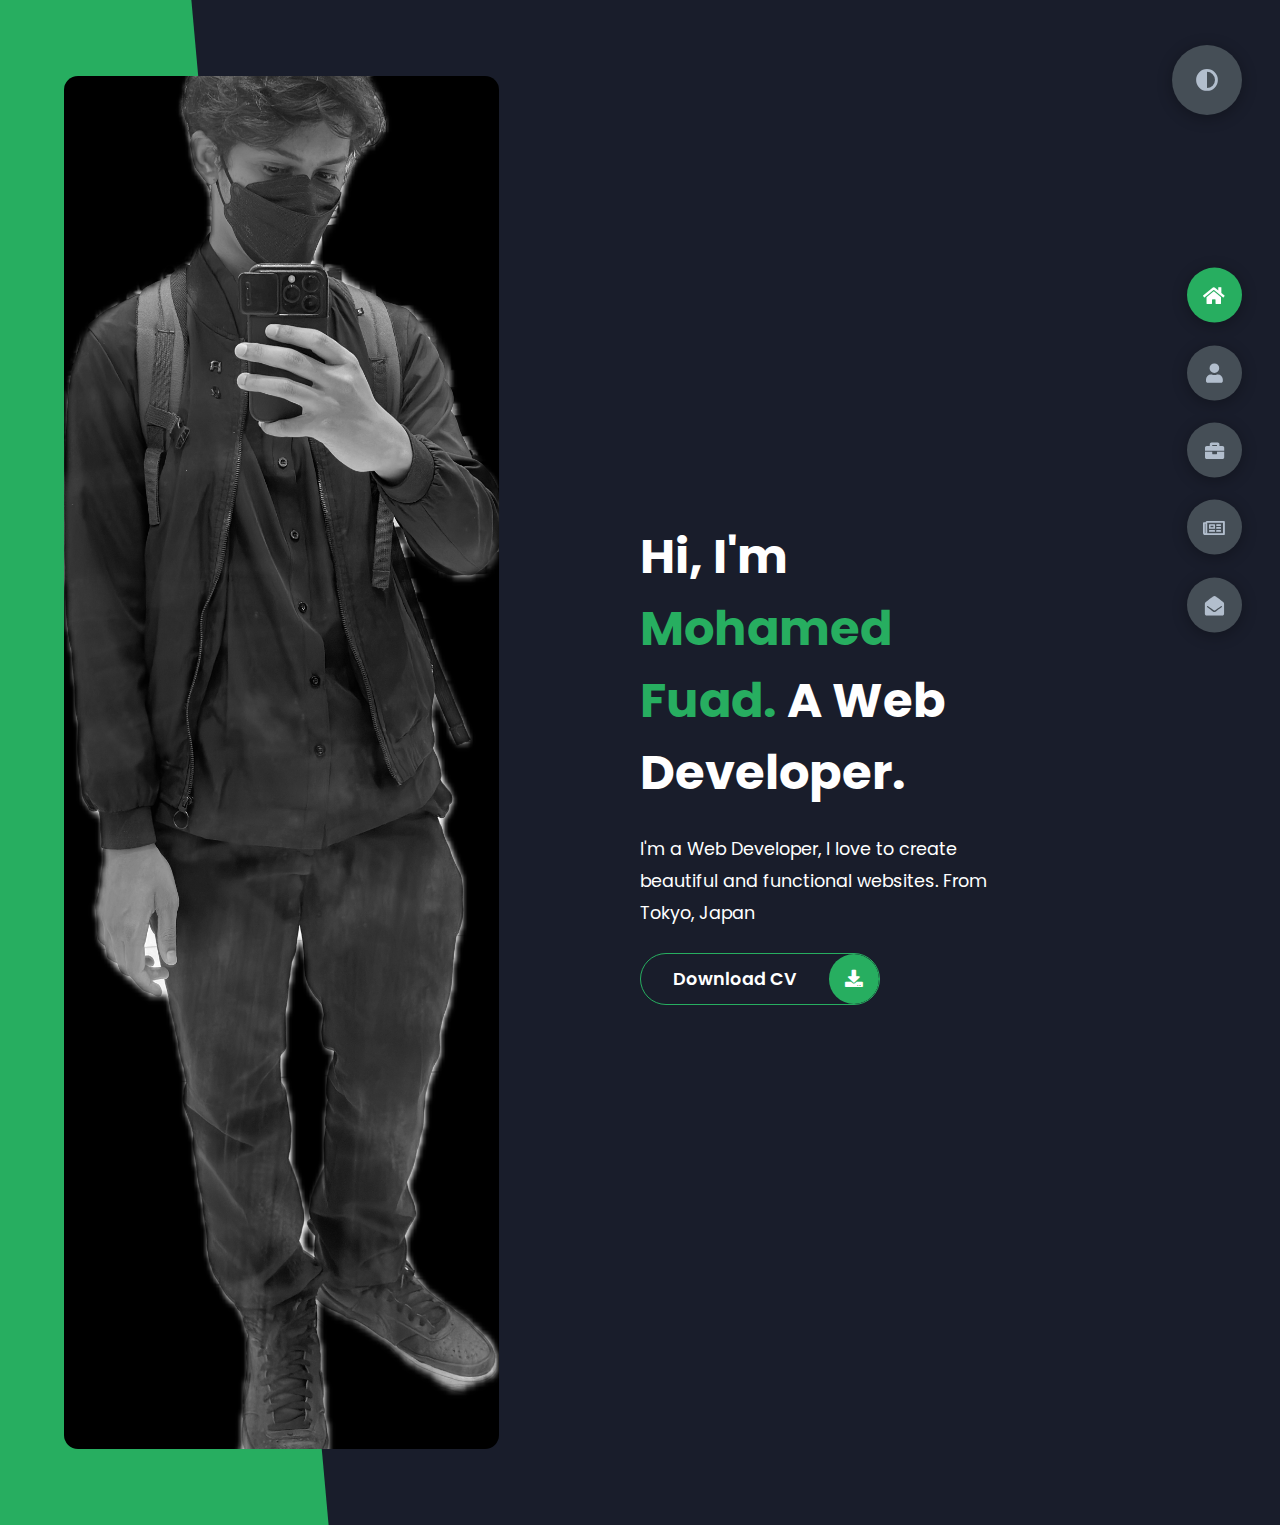
==== index.html @ eb1427dd "h" ====
<!DOCTYPE html>
<html lang="en">
<head>
    <meta charset="UTF-8">
    <meta http-equiv="X-UA-Compatible" content="IE=edge">
    <meta name="viewport" content="width=device-width, initial-scale=1.0">
    <title>Portfolio</title>
    <link rel="stylesheet" href="styles/styles.css">
    <link rel="preconnect" href="https://fonts.googleapis.com">
    <link rel="preconnect" href="https://fonts.gstatic.com" crossorigin>
    <link rel="stylesheet" href="https://cdnjs.cloudflare.com/ajax/libs/font-awesome/5.15.4/css/all.min.css" integrity="sha512-1ycn6IcaQQ40/MKBW2W4Rhis/DbILU74C1vSrLJxCq57o941Ym01SwNsOMqvEBFlcgUa6xLiPY/NS5R+E6ztJQ==" crossorigin="anonymous" referrerpolicy="no-referrer" />
    <link href="https://fonts.googleapis.com/css2?family=Poppins:wght@400;500;600;700;800&display=swap" rel="stylesheet">
    <script src="https://code.jquery.com/jquery-3.6.0.min.js"></script>
</head>

<script type="text/javascript">
    var Tawk_API=Tawk_API||{}, Tawk_LoadStart=new Date();
    (function(){
    var s1=document.createElement("script"),s0=document.getElementsByTagName("script")[0];
    s1.async=true;
    s1.src='https://embed.tawk.to/648bcb3ecc26a871b022d8e7/1h3113rmu';
    s1.charset='UTF-8';
    s1.setAttribute('crossorigin','*');
    s0.parentNode.insertBefore(s1,s0);
    })();
    </script>

<body class="main-content">
    <header class="container header active" id="home">
        <div class="header-content">
            <div class="left-header">
                <div class="h-shape"></div>
                <div class="image">
                    <img src="img/hero.jpg" alt="">
                </div>
            </div>
            <div class="right-header">
                <h1 class="name">
                    Hi, I'm <span>Mohamed Fuad.</span>
                    A Web Developer.
                </h1>
                <p>
                    I'm a Web Developer, I love to create beautiful and functional websites.
                    From Tokyo, Japan
                </p>
                <div class="btn-con">
                    <a href="" class="main-btn">
                        <span class="btn-text">Download CV</span>
                        <span class="btn-icon"><i class="fas fa-download"></i></span>
                    </a>
                </div>
            </div>
        </div>
    </header>
    <main>
        <section class="container about" id="about">
            <div class="main-title">
                <h2>About <span>me</span><span class="bg-text">my stats</span></h2>
            </div>
            <div class="about-container">
                <div class="left-about">
                    <h4>Information About me</h4>
                    <p>
                        Lorem ipsum dolor sit amet consectetur adipisicing elit. 
                        Eveniet labore nihil obcaecati consequatur. Debitis error doloremque, 
                        vero eos vel nemo eius voluptatem dicta tenetur modi. <br /> <br /> La musica
                        delectus dolore fugiat exercitationem a, 
                        ipsum quidem quo enim natus accusamus labore dolores nam. Unde.
                        Lorem ipsum dolor sit amet consectetur, adipisicing elit. 
                        Harum non necessitatibus deleniti eum soluta.
                    </p>
                    <div class="btn-con">
                        <a href="#" class="main-btn">
                            <span class="btn-text">Download CV</span>
                            <span class="btn-icon"><i class="fas fa-download"></i></span>
                        </a>
                    </div>
                </div>
                <div class="right-about">
                    <div class="about-item">
                        <div class="abt-text">
                            <p class="large-text">650+</p>
                            <p class="small-text">Projects <br /> Completed</p>
                        </div>
                    </div>
                    <div class="about-item">
                        <div class="abt-text">
                            <p class="large-text">10+</p>
                            <p class="small-text">Years of <br /> experience</p>
                        </div>
                    </div>
                    <div class="about-item">
                        <div class="abt-text">
                            <p class="large-text">300+</p>
                            <p class="small-text">Happy <br /> Clients</p>
                        </div>
                    </div>
                    <div class="about-item">
                        <div class="abt-text">
                            <p class="large-text">400+</p>
                            <p class="small-text">Customer <br /> reviews</p>
                        </div>
                    </div>
                </div>
            </div>
            <div class="about-stats">
                <h4 class="stat-title">My Skills</h4>
                <div class="progress-bars">
                    <div class="progress-bar">
                        <p class="prog-title">html5</p>
                        <div class="progress-con">
                            <p class="prog-text">80%</p>
                            <div class="progress">
                                <span class="html"></span>
                            </div>
                        </div>
                    </div>
                    <div class="progress-bar">
                        <p class="prog-title">css3</p>
                        <div class="progress-con">
                            <p class="prog-text">95%</p>
                            <div class="progress">
                                <span class="css"></span>
                            </div>
                        </div>
                    </div>
                    <div class="progress-bar">
                        <p class="prog-title">javascript</p>
                        <div class="progress-con">
                            <p class="prog-text">75%</p>
                            <div class="progress">
                                <span class="js"></span>
                            </div>
                        </div>
                    </div>
                    <div class="progress-bar">
                        <p class="prog-title">ReactJS</p>
                        <div class="progress-con">
                            <p class="prog-text">75%</p>
                            <div class="progress">
                                <span class="react"></span>
                            </div>
                        </div>
                    </div>
                    <div class="progress-bar">
                        <p class="prog-title">NodeJS</p>
                        <div class="progress-con">
                            <p class="prog-text">87%</p>
                            <div class="progress">
                                <span class="node"></span>
                            </div>
                        </div>
                    </div>
                    <div class="progress-bar">
                        <p class="prog-title">Python</p>
                        <div class="progress-con">
                            <p class="prog-text">70%</p>
                            <div class="progress">
                                <span class="python"></span>
                            </div>
                        </div>
                    </div>
                </div>
            </div>
            <h4 class="stat-title">My Timeline</h4>
            <div class="timeline">
                <div class="timeline-item">
                    <div class="tl-icon">
                        <i class="fas fa-briefcase"></i>
                    </div>
                    <p class="tl-duration">2010 - present</p>
                    <h5>Web Developer<span> - Vircrosoft</span></h5>
                    <p>
                        Lorem ipsum dolor sit amet consectetur adipisicing elit. Saepe quasi vero fugit.
                    </p>
                </div>
                <div class="timeline-item">
                    <div class="tl-icon">
                        <i class="fas fa-briefcase"></i>
                    </div>
                    <p class="tl-duration">2008 - 2011</p>
                    <h5>Software Engineer<span> - Boogle, Inc.</span></h5>
                    <p>
                        Lorem ipsum dolor sit amet consectetur adipisicing elit. Saepe quasi vero fugit.
                    </p>
                </div>
                <div class="timeline-item">
                    <div class="tl-icon">
                        <i class="fas fa-briefcase"></i>
                    </div>
                    <p class="tl-duration">2016 - 2017</p>
                    <h5>C++ Programmer<span> - Slime Tech</span></h5>
                    <p>
                        Lorem ipsum dolor sit amet consectetur adipisicing elit. Saepe quasi vero fugit.
                    </p>
                </div>
                <div class="timeline-item">
                    <div class="tl-icon">
                        <i class="fas fa-briefcase"></i>
                    </div>
                    <p class="tl-duration">2009 - 2013</p>
                    <h5>Business Degree<span> - Sussex University</span></h5>
                    <p>
                        Lorem ipsum dolor sit amet consectetur adipisicing elit. Saepe quasi vero fugit.
                    </p>
                </div>
                <div class="timeline-item">
                    <div class="tl-icon">
                        <i class="fas fa-briefcase"></i>
                    </div>
                    <p class="tl-duration">2013 - 2016</p>
                    <h5>Computer Science Degree<span> - Brookes University</span></h5>
                    <p>
                        Lorem ipsum dolor sit amet consectetur adipisicing elit. Saepe quasi vero fugit.
                    </p>
                </div>
                <div class="timeline-item">
                    <div class="tl-icon">
                        <i class="fas fa-briefcase"></i>
                    </div>
                    <p class="tl-duration">2017 - present</p>
                    <h5>3d Animation<span> - Brighton University</span></h5>
                    <p>
                        Lorem ipsum dolor sit amet consectetur adipisicing elit. Saepe quasi vero fugit.
                    </p>
                </div>
            </div>
        </section>
        <section class="container" id="portfolio">
            <div class="main-title">
                <h2>My <span>Portfolio</span><span class="bg-text">My Work</span></h2>
            </div>
            <p class="port-text">
                Here is some of my work that I've done in various programming languages.
            </p>
            <div class="portfolios">
                <div class="portfolio-item">
                    <div class="image">
                        <img src="img/port1.jpg" alt="">
                    </div>
                    <div class="hover-items">
                        <h3>Project Source</h3>
                        <div class="icons">
                            <a href="#" class="icon">
                                <i class="fab fa-github"></i>
                            </a>
                            <a href="#" class="icon">
                                <i class="fab fa-behance"></i>
                            </a>
                            <a href="#" class="icon">
                                <i class="fab fa-youtube"></i>
                            </a>
                        </div>
                    </div>
                </div>
                <div class="portfolio-item">
                    <div class="image">
                        <img src="img/port2.jpg" alt="">
                    </div>
                    <div class="hover-items">
                        <h3>Project Source</h3>
                        <div class="icons">
                            <a href="#" class="icon">
                                <i class="fab fa-github"></i>
                            </a>
                            <a href="#" class="icon">
                                <i class="fab fa-behance"></i>
                            </a>
                            <a href="#" class="icon">
                                <i class="fab fa-youtube"></i>
                            </a>
                        </div>
                    </div>
                </div>
                <div class="portfolio-item">
                    <div class="image">
                        <img src="img/port3.jpg" alt="">
                    </div>
                    <div class="hover-items">
                        <h3>Project Source</h3>
                        <div class="icons">
                            <a href="#" class="icon">
                                <i class="fab fa-github"></i>
                            </a>
                            <a href="#" class="icon">
                                <i class="fab fa-behance"></i>
                            </a>
                            <a href="#" class="icon">
                                <i class="fab fa-youtube"></i>
                            </a>
                        </div>
                    </div>
                </div>
                <div class="portfolio-item">
                    <div class="image">
                        <img src="img/port4.jpg" alt="">
                    </div>
                    <div class="hover-items">
                        <h3>Project Source</h3>
                        <div class="icons">
                            <a href="#" class="icon">
                                <i class="fab fa-github"></i>
                            </a>
                            <a href="#" class="icon">
                                <i class="fab fa-behance"></i>
                            </a>
                            <a href="#" class="icon">
                                <i class="fab fa-youtube"></i>
                            </a>
                        </div>
                    </div>
                </div>
                <div class="portfolio-item">
                    <div class="image">
                        <img src="img/port5.jpg" alt="">
                    </div>
                    <div class="hover-items">
                        <h3>Project Source</h3>
                        <div class="icons">
                            <a href="#" class="icon">
                                <i class="fab fa-github"></i>
                            </a>
                            <a href="#" class="icon">
                                <i class="fab fa-behance"></i>
                            </a>
                            <a href="#" class="icon">
                                <i class="fab fa-youtube"></i>
                            </a>
                        </div>
                    </div>
                </div>
                <div class="portfolio-item">
                    <div class="image">
                        <img src="img/port2.jpg" alt="">
                    </div>
                    <div class="hover-items">
                        <h3>Project Source</h3>
                        <div class="icons">
                            <a href="#" class="icon">
                                <i class="fab fa-github"></i>
                            </a>
                            <a href="#" class="icon">
                                <i class="fab fa-behance"></i>
                            </a>
                            <a href="#" class="icon">
                                <i class="fab fa-youtube"></i>
                            </a>
                        </div>
                    </div>
                </div>
                <div class="portfolio-item">
                    <div class="image">
                        <img src="img/port7.jpg" alt="">
                    </div>
                    <div class="hover-items">
                        <h3>Project Source</h3>
                        <div class="icons">
                            <a href="#" class="icon">
                                <i class="fab fa-github"></i>
                            </a>
                            <a href="#" class="icon">
                                <i class="fab fa-behance"></i>
                            </a>
                            <a href="#" class="icon">
                                <i class="fab fa-youtube"></i>
                            </a>
                        </div>
                    </div>
                </div>
            </div>
        </section>
        <section class="container" id="blogs">
            <div class="blogs-content">
                <div class="main-title">
                    <h2>My <span>Blogs</span><span class="bg-text">My Blogs</span></h2>
                </div>
                <div class="blogs">
                    <div class="blog">
                        <img src="img/port6.jpg" alt="">
                        <div class="blog-text">
                            <h4>
                                How to Create Your Own Website
                            </h4>
                            <p>
                                Lorem ipsum dolor sit, amet consectetur adipisicing elit. 
                                Doloribus natus voluptas, eos obcaecati recusandae amet?
                            </p>
                        </div>
                    </div>
                    <div class="blog">
                        <img src="img/blog1.jpg" alt="">
                        <div class="blog-text">
                            <h4>
                                How to Become an Expert in Web Design
                            </h4>
                            <p>
                                Lorem ipsum dolor sit, amet consectetur adipisicing elit. 
                                Doloribus natus voluptas, eos obcaecati recusandae amet?
                            </p>
                        </div>
                    </div>
                    <div class="blog">
                        <img src="img/blog2.jpg" alt="">
                        <div class="blog-text">
                            <h4>
                                Become a Web Designer in 10 Days
                            </h4>
                            <p>
                                Lorem ipsum dolor sit, amet consectetur adipisicing elit. 
                                Doloribus natus voluptas, eos obcaecati recusandae amet?
                            </p>
                        </div>
                    </div>
                    <div class="blog">
                        <img src="img/blog3.jpg" alt="">
                        <div class="blog-text">
                            <h4>
                                Debbuging made easy with Web Inspector
                            </h4>
                            <p>
                                Lorem ipsum dolor sit, amet consectetur adipisicing elit. 
                                Doloribus natus voluptas, eos obcaecati recusandae amet?
                            </p>
                        </div>
                    </div>
                    <div class="blog">
                        <img src="img/port1.jpg" alt="">
                        <div class="blog-text">
                            <h4>
                                Get started with Web Design and UI Design
                            </h4>
                            <p>
                                Lorem ipsum dolor sit, amet consectetur adipisicing elit. 
                                Doloribus natus voluptas, eos obcaecati recusandae amet?
                            </p>
                        </div>
                    </div>
                    <div class="blog">
                        <img src="img/port3.jpg" alt="">
                        <div class="blog-text">
                            <h4>
                                This is what you need to know about Web Design
                            </h4>
                            <p>
                                Lorem ipsum dolor sit, amet consectetur adipisicing elit. 
                                Doloribus natus voluptas, eos obcaecati recusandae amet?
                            </p>
                        </div>
                    </div>
                </div>
            </div>
        </section>
        <section class="container contact" id="contact">
            <div class="contact-container">
                <div class="main-title">
                    <h2>Contact <span>Me</span><span class="bg-text">Contact</span></h2>
                </div>
                <div class="contact-content-con">
                    <div class="left-contact">
                        <h4>Contact me here</h4>
                        <p>
                            Lorem ipsum dolor sit amet consectetur adipisicing elit. 
                            In, laborum numquam? Quam excepturi perspiciatis quas quasi.
                        </p>
                        <div class="contact-info">
                            <div class="contact-item">
                                <div class="icon">
                                    <i class="fas fa-map-marker-alt"></i>
                                    <span>Location</span>
                                </div>
                                <p>
                                    : Tokyo,Japan
                                </p>
                            </div>
                            <div class="contact-item">
                                <div class="icon">
                                    <i class="fas fa-envelope"></i>
                                    <span>Email</span>
                                </div>
                                <p>
                                    <span>: flashxjapan@gmail.com</span>
                                </p>
                            </div>
                            <div class="contact-item">
                                <div class="icon">
                                    <i class="fas fa-user-graduate"></i>
                                    <span>Education</span>
                                </div>
                                <p>
                                    <span>: Tokyo Central Language school </span>
                                </p>
                            </div>
                            <div class="contact-item">
                                <div class="icon">
                                    <i class="fas fa-user-graduate"></i>
                                    <span>Mobile Number</span>
                                </div>
                                <p>
                                    <span>: 08075352988</span>
                                </p>
                            </div>
                            <div class="contact-item">
                                <div class="icon">
                                    <i class="fas fa-globe-africa"></i>
                                    <span>Languages</span>
                                </div>
                                <p>
                                    <span>: Tamil, English, Japanese</span>
                                </p>
                            </div>
                        </div>
                        <div class="contact-icons">
                            <div class="contact-icon">
                                <a href="www.facebook.com" target="_blank">
                                    <i class="fab fa-facebook-f"></i>
                                </a>
                                <a href="#" target="_blank">
                                    <i class="fab fa-twitter"></i>
                                </a>
                                <a href="#" target="_blank">
                                    <i class="fab fa-github"></i>
                                </a>
                                <a href="#" target="_blank">
                                    <i class="fab fa-youtube"></i>
                                </a>
                            </div>
                        </div>
                    </div>
                    <div class="right-contact">
                        <form action="" class="contact-form">
                            <div class="input-control i-c-2">
                                <input type="text" required placeholder="YOUR NAME">
                                <input type="email" required placeholder="YOUR EMAIL">
                            </div>
                            <div class="input-control">
                                <input type="text" required placeholder="ENTER SUBJECT">
                            </div>
                            <div class="input-control">
                                <textarea name="" id="" cols="15" rows="8" placeholder="Message Here..."></textarea>
                            </div>
                            <div class="submit-btn">
                                <a href="#" class="main-btn">
                                    <span class="btn-text">Download CV</span>
                                    <span class="btn-icon"><i class="fas fa-download"></i></span>
                                </a>
                            </div>
                        </form>
                    </div>
                </div>
            </div>
        </section>
    </main>

    <div class="controls">
        <div class="control active-btn" data-id="home" >
            <i class="fas fa-home"></i>
        </div>
        <div class="control" data-id="about">
            <i class="fas fa-user"></i>
        </div>
        <div class="control" data-id="portfolio">
            <i class="fas fa-briefcase"></i>
        </div>
        <div class="control" data-id="blogs">
            <i class="far fa-newspaper"></i>
        </div>
        <div class="control" data-id="contact">
            <i class="fas fa-envelope-open"></i>
        </div>
    </div>
    <div class="theme-btn">
        <i class="fas fa-adjust"></i>
    </div>

    <div id="flashcard-container"></div>

    <script src="app.js"></script>
</body>
</html>
---- styles/styles.css ----
* {
  margin: 0;
  padding: 0;
  box-sizing: border-box;
  list-style: none;
}

:root {
  --color-primary: #191d2b;
  --color-secondary: #27AE60;
  --color-white: #FFFFFF;
  --color-black: #000;
  --color-grey0: #f8f8f8;
  --color-grey-1: #dbe1e8;
  --color-grey-2: #b2becd;
  --color-grey-3: #6c7983;
  --color-grey-4: #454e56;
  --color-grey-5: #2a2e35;
  --color-grey-6: #12181b;
  --br-sm-2: 14px;
  --box-shadow-1: 0 3px 15px rgba(0,0,0,.3);
}

.light-mode {
  --color-primary: #FFFFFF;
  --color-secondary: #F56692;
  --color-white: #454e56;
  --color-black: #000;
  --color-grey0: #f8f8f8;
  --color-grey-1: #6c7983;
  --color-grey-2: #6c7983;
  --color-grey-3: #6c7983;
  --color-grey-4: #454e56;
  --color-grey-5: #f8f8f8;
  --color-grey-6: #12181b;
}

body {
  background-color: var(--color-primary);
  font-family: "Poppins", sans-serif;
  font-size: 1.1rem;
  color: var(--color-white);
  transition: all 0.4s ease-in-out;
}

a {
  display: inline-block;
  text-decoration: none;
  color: inherit;
  font-family: inherit;
}

header {
  min-height: 100vh;
  color: var(--color-white);
  overflow: hidden;
  padding: 0 !important;
}

section {
  min-height: 100vh;
  width: 100%;
  position: absolute;
  left: 0;
  top: 0;
  padding: 3rem 18rem;
}

.container {
  display: none;
  transform: translateY(-100%) scale(0);
  transition: all 0.4s ease-in-out;
  background-color: var(--color-primary);
}

.active {
  display: block;
  animation: appear 1s ease-in-out;
  transform: translateY(0) scaleY(1);
}
@keyframes appear {
  0% {
    transform: translateY(-100%) scaleY(0);
  }
  100% {
    transform: translateY(0) scaleY(1);
  }
}

.controls {
  position: fixed;
  z-index: 10;
  top: 50%;
  right: 3%;
  display: flex;
  flex-direction: column;
  align-items: center;
  justify-content: center;
  transform: translateY(-50%);
}
.controls .control {
  padding: 1rem;
  cursor: pointer;
  background-color: var(--color-grey-4);
  width: 55px;
  height: 55px;
  border-radius: 50%;
  display: flex;
  justify-content: center;
  align-items: center;
  margin: 0.7rem 0;
  box-shadow: var(--box-shadow-1);
}
.controls .control i {
  font-size: 1.2rem;
  color: var(--color-grey-2);
  pointer-events: none;
}
.controls .active-btn {
  background-color: var(--color-secondary);
  transition: all 0.4s ease-in-out;
}
.controls .active-btn i {
  color: var(--color-white);
}

.theme-btn {
  top: 5%;
  right: 3%;
  width: 70px;
  height: 70px;
  border-radius: 50%;
  background-color: var(--color-grey-4);
  cursor: pointer;
  position: fixed;
  display: flex;
  justify-content: center;
  align-items: center;
  box-shadow: 0 3px 15px rgba(0, 0, 0, 0.3);
  transition: all 0.1s ease-in-out;
}
.theme-btn:active {
  transform: translateY(-3px);
}
.theme-btn i {
  font-size: 1.4rem;
  color: var(--color-grey-2);
  pointer-events: none;
}

/*Header-content*/
.header-content {
  display: grid;
  grid-template-columns: repeat(2, 1fr);
  min-height: 100vh;
}
.header-content .left-header {
  display: flex;
  align-items: center;
  position: relative;
}
.header-content .left-header .h-shape {
  transition: all 0.4s ease-in-out;
  width: 65%;
  height: 100%;
  background-color: var(--color-secondary);
  position: absolute;
  left: 0;
  top: 0;
  z-index: -1;
  clip-path: polygon(0 0, 46% 0, 79% 100%, 0% 100%);
}
.header-content .left-header .image {
  border-radius: var(--br-sm-2);
  height: 90%;
  width: 68%;
  margin-left: 4rem;
  background-color: var(--color-black);
  transition: all 0.4s ease-in-out;
}
.header-content .left-header .image img {
  width: 100%;
  height: 100%;
  object-fit: cover;
  transition: all 0.4s ease-in-out;
  filter: grayscale(100%);
}
.header-content .left-header .image img:hover {
  filter: grayscale(0);
}
.header-content .right-header {
  display: flex;
  flex-direction: column;
  justify-content: center;
  padding-right: 18rem;
}
.header-content .right-header .name {
  font-size: 3rem;
}
.header-content .right-header .name span {
  color: var(--color-secondary);
}
.header-content .right-header p {
  margin: 1.5rem 0;
  line-height: 2rem;
}

/*About*/
.about-container {
  display: grid;
  grid-template-columns: repeat(2, 1fr);
  padding-top: 3.5rem;
  padding-bottom: 5rem;
}
.about-container .right-about {
  display: grid;
  grid-template-columns: repeat(2, 1fr);
  grid-gap: 2rem;
}
.about-container .right-about .about-item {
  border: 1px solid var(--color-grey-5);
  border-radius: 5px;
  transition: all 0.4s ease-in-out;
  box-shadow: 1px 2px 15px rgba(0, 0, 0, 0.1);
}
.about-container .right-about .about-item:hover {
  cursor: default;
  transform: translateY(-5px);
  border: 1px solid var(--color-secondary);
  box-shadow: 1px 4px 15px rgba(0, 0, 0, 0.32);
}
.about-container .right-about .about-item .abt-text {
  padding: 1.5rem;
  display: flex;
  flex-direction: column;
}
.about-container .right-about .about-item .abt-text .large-text {
  font-size: 3rem;
  font-weight: 700;
  color: var(--color-secondary);
}
.about-container .right-about .about-item .abt-text .small-text {
  padding-left: 3rem;
  position: relative;
  text-transform: uppercase;
  font-size: 1.2rem;
  color: var(--color-grey-1);
  letter-spacing: 2px;
}
.about-container .right-about .about-item .abt-text .small-text::before {
  content: "";
  position: absolute;
  left: 0;
  top: 15px;
  width: 2rem;
  height: 2px;
  background-color: var(--color-grey-5);
}
.about-container .left-about {
  padding-right: 5rem;
}
.about-container .left-about p {
  line-height: 2rem;
  padding: 1rem;
  color: var(--color-grey-1);
}
.about-container .left-about h4 {
  font-size: 2rem;
  text-transform: uppercase;
}

.about-stats {
  padding-bottom: 4rem;
}
.about-stats .progress-bars {
  display: grid;
  grid-template-columns: repeat(2, 1fr);
  grid-gap: 2rem;
}
.about-stats .progress-bars .progress-bar {
  display: flex;
  flex-direction: column;
}
.about-stats .progress-bars .progress-bar .prog-title {
  text-transform: uppercase;
  font-weight: 500;
}
.about-stats .progress-bars .progress-bar .progress-con {
  display: flex;
  align-items: center;
}
.about-stats .progress-bars .progress-bar .progress-con .prog-text {
  color: var(--color-grey-2);
}
.about-stats .progress-bars .progress-bar .progress-con .progress {
  width: 100%;
  height: 0.45rem;
  background-color: var(--color-grey-4);
  margin-left: 1rem;
  position: relative;
}
.about-stats .progress-bars .progress-bar .progress-con .progress span {
  position: absolute;
  top: 0;
  left: 0;
  height: 100%;
  background-color: var(--color-secondary);
  transition: all 0.4s ease-in-out;
  width: 60%;
}
.about-stats .progress-bars .progress-bar .progress-con .progress .html {
  width: 80%;
}
.about-stats .progress-bars .progress-bar .progress-con .progress .css {
  width: 95%;
}
.about-stats .progress-bars .progress-bar .progress-con .progress .js {
  width: 75%;
}
.about-stats .progress-bars .progress-bar .progress-con .progress .react {
  width: 60%;
}
.about-stats .progress-bars .progress-bar .progress-con .progress .node {
  width: 87%;
}
.about-stats .progress-bars .progress-bar .progress-con .progress .python {
  width: 70%;
}

.stat-title {
  text-transform: uppercase;
  font-size: 1.4rem;
  text-align: center;
  padding: 3.5rem 0;
  position: relative;
}
.stat-title::before {
  content: "";
  position: absolute;
  left: 50%;
  top: 0;
  width: 40%;
  height: 1px;
  background-color: var(--color-grey-5);
  transform: translateX(-50%);
}

/*Timeline*/
.timeline {
  display: grid;
  grid-template-columns: repeat(2, 1fr);
  grid-gap: 2rem;
  padding-bottom: 3rem;
}
.timeline .timeline-item {
  position: relative;
  padding-left: 3rem;
  border-left: 1px solid var(--color-grey-5);
}
.timeline .timeline-item .tl-icon {
  position: absolute;
  left: -27px;
  top: 0;
  background-color: var(--color-secondary);
  width: 50px;
  height: 50px;
  border-radius: 50%;
  display: flex;
  align-items: center;
  justify-content: center;
}
.timeline .timeline-item .tl-icon i {
  font-size: 1.3rem;
}
.timeline .timeline-item .tl-duration {
  padding: 0.2rem 0.6rem;
  background-color: var(--color-grey-5);
  border-radius: 15px;
  display: inline-block;
  font-size: 0.8rem;
  text-transform: uppercase;
  font-weight: 500;
}
.timeline .timeline-item h5 {
  padding: 1rem 0;
  text-transform: uppercase;
  font-size: 1.3rem;
  font-weight: 600;
}
.timeline .timeline-item h5 span {
  color: var(--color-grey-2);
  font-weight: 500;
  font-size: 1.2rem;
}
.timeline .timeline-item p {
  color: var(--color-grey-2);
}

.port-text {
  padding: 2rem 0;
  text-align: center;
}

.portfolios {
  display: grid;
  grid-template-columns: repeat(3, 1fr);
  grid-gap: 2rem;
  margin-top: 3rem;
}
.portfolios .portfolio-item {
  position: relative;
  border-radius: 15px;
}
.portfolios .portfolio-item img {
  width: 100%;
  height: 300px;
  object-fit: cover;
  border-radius: 15px;
}
.portfolios .portfolio-item .hover-items {
  width: 100%;
  height: 100%;
  background-color: var(--color-secondary);
  position: absolute;
  left: 0;
  top: 0;
  border-radius: 15px;
  display: flex;
  justify-content: center;
  align-items: center;
  flex-direction: column;
  opacity: 0;
  transform: scale(0);
  transition: all 0.4s ease-in-out;
}
.portfolios .portfolio-item .hover-items h3 {
  font-size: 1.5rem;
  color: var(--color-white);
  margin-bottom: 1.5rem;
}
.portfolios .portfolio-item .hover-items .icons {
  display: flex;
  justify-content: center;
  align-items: center;
}
.portfolios .portfolio-item .hover-items .icons .icon {
  background-color: var(--color-primary);
  border-radius: 50%;
  width: 50px;
  height: 50px;
  display: flex;
  align-items: center;
  justify-content: center;
  margin: 0 1rem;
  cursor: pointer;
  transition: all 0.4s ease-in-out;
}
.portfolios .portfolio-item .hover-items .icons .icon i {
  font-size: 1.5rem;
  color: var(--color-white);
  margin: 0 1rem;
}
.portfolios .portfolio-item .hover-items .icons .icon:hover {
  background-color: var(--color-white);
}
.portfolios .portfolio-item .hover-items .icons .icon:hover i {
  color: var(--color-primary);
}

.portfolio-item:hover .hover-items {
  opacity: 1;
  transform: scale(1);
}

.blogs {
  display: grid;
  grid-template-columns: repeat(3, 1fr);
  grid-gap: 2rem;
  margin-top: 3rem;
}
.blogs .blog {
  position: relative;
  background-color: var(--color-grey-5);
  border-radius: 5px;
  box-shadow: 1px 1px 20px rgba(0, 0, 0, 0.1);
  transition: all 0.4s ease-in-out;
}
.blogs .blog:hover {
  box-shadow: 1px 1px 20px rgba(0, 0, 0, 0.3);
  transform: translateY(-5px);
  transition: all 0.4s ease-in-out;
}
.blogs .blog:hover img {
  filter: grayscale(0);
  transform: scale(1.1);
  box-shadow: 0px 4px 15px rgba(0, 0, 0, 0.8);
}
.blogs .blog img {
  width: 100%;
  height: 300px;
  object-fit: cover;
  border-top-left-radius: 5px;
  border-top-right-radius: 5px;
  filter: grayscale(100%);
  transition: all 0.4s ease-in-out;
}
.blogs .blog .blog-text {
  margin-top: -7px;
  padding: 1.1rem;
  border-top: 8px solid var(--color-secondary);
}
.blogs .blog .blog-text h4 {
  font-size: 1.5rem;
  margin-bottom: 0.7rem;
  transition: all 0.4s ease-in-out;
  cursor: pointer;
}
.blogs .blog .blog-text h4:hover {
  color: var(--color-secondary);
}
.blogs .blog .blog-text p {
  color: var(--color-grey-2);
  line-height: 2rem;
  padding-bottom: 1rem;
}

.contact-content-con {
  display: flex;
  padding-top: 3.5rem;
}
.contact-content-con .left-contact {
  flex: 2;
}
.contact-content-con .left-contact h4 {
  margin-top: 1rem;
  font-size: 2rem;
  text-transform: uppercase;
}
.contact-content-con .left-contact p {
  margin: 1rem 0;
  line-height: 2rem;
}
.contact-content-con .left-contact .contact-info .contact-item {
  display: flex;
  align-items: center;
  justify-content: space-between;
}
.contact-content-con .left-contact .contact-info .contact-item p {
  margin: 0.3rem 0 !important;
  padding: 0 !important;
}
.contact-content-con .left-contact .contact-info .contact-item .icon {
  display: grid;
  grid-template-columns: 40px 1fr;
}
.contact-content-con .left-contact .contact-info .contact-item .icon i {
  display: flex;
  align-items: center;
  font-size: 1.3rem;
}
.contact-content-con .left-contact .contact-icon {
  display: flex;
  margin-top: 2rem;
}
.contact-content-con .left-contact .contact-icon a {
  display: flex;
  align-items: center;
  color: var(--color-white);
  background-color: var(--color-grey-5);
  cursor: pointer;
  justify-content: center;
  width: 50px;
  height: 50px;
  border-radius: 50%;
  margin: 0 0.4rem;
  transition: all 0.4s ease-in-out;
}
.contact-content-con .left-contact .contact-icon a:hover {
  background-color: var(--color-secondary);
}
.contact-content-con .left-contact .contact-icon a:hover i {
  color: var(--color-primary);
}
.contact-content-con .left-contact .contact-icon a i {
  display: flex;
  align-items: center;
  justify-content: center;
  font-size: 1.3rem;
}
.contact-content-con .right-contact {
  flex: 3;
  margin-left: 3rem;
}
.contact-content-con .right-contact .input-control {
  margin: 1.5rem 0;
}
.contact-content-con .right-contact .input-control input, .contact-content-con .right-contact .input-control textarea {
  border-radius: 30px;
  font-weight: inherit;
  font-size: inherit;
  font-family: inherit;
  padding: 0.8rem 1.1rem;
  outline: none;
  border: none;
  background-color: var(--color-grey-5);
  width: 100%;
  color: var(--color-white);
  resize: none;
}
.contact-content-con .right-contact .i-c-2 {
  display: flex;
}
.contact-content-con .right-contact .i-c-2 :last-child {
  margin-left: 1.5rem;
}
.contact-content-con .right-contact .submit-btn {
  display: flex;
  justify-content: flex-start;
}

/*Independed components*/
.btn-con {
  display: flex;
  align-self: flex-start;
}

.main-btn {
  border-radius: 30px;
  color: inherit;
  font-weight: 600;
  position: relative;
  border: 1px solid var(--color-secondary);
  display: flex;
  align-self: flex-start;
  align-items: center;
  overflow: hidden;
}
.main-btn .btn-text {
  padding: 0 2rem;
}
.main-btn .btn-icon {
  background-color: var(--color-secondary);
  display: flex;
  align-items: center;
  justify-content: center;
  border-radius: 50%;
  padding: 1rem;
}
.main-btn::before {
  content: "";
  position: absolute;
  top: 0;
  right: 0;
  transform: translateX(100%);
  transition: all 0.4s ease-out;
  z-index: -1;
}
.main-btn:hover {
  transition: all 0.4s ease-out;
}
.main-btn:hover::before {
  width: 100%;
  height: 100%;
  background-color: var(--color-secondary);
  transform: translateX(0);
  transition: all 0.4s ease-out;
}

.main-title {
  text-align: center;
}
.main-title h2 {
  position: relative;
  text-transform: uppercase;
  font-size: 4rem;
  font-weight: 700;
}
.main-title h2 span {
  color: var(--color-secondary);
}
.main-title h2 .bg-text {
  position: absolute;
  top: 50%;
  left: 50%;
  color: var(--color-grey-5);
  transition: all 0.4s ease-in-out;
  z-index: -1;
  transform: translate(-50%, -50%);
  font-weight: 800;
  font-size: 6.3rem;
}

.about-container .left-about p {
  padding-left: 0;
}

@media screen and (max-width: 600px) {
  header {
    padding: 0 !important;
  }

  .theme-btn {
    width: 50px;
    height: 50px;
  }

  .header-content {
    grid-template-columns: repeat(1, 1fr);
    padding-bottom: 6rem;
  }

  .left-header .h-shape {
    display: none;
  }

  .right-header {
    grid-row: 1;
    padding-right: 0rem !important;
    width: 90%;
    margin: 0 auto;
  }
  .right-header .name {
    font-size: 2.5rem !important;
    text-align: center;
    padding-top: 3rem;
  }

  .header-content .left-header .image {
    margin: 0 auto;
    width: 90%;
  }

  .controls {
    top: auto;
    bottom: 0;
    flex-direction: row;
    justify-content: center;
    left: 50%;
    transform: translateX(-50%);
    width: 100%;
    background-color: var(--color-grey-5);
  }
  .controls .control {
    margin: 1rem 0.3rem;
  }

  .about-container {
    grid-template-columns: repeat(1, 1fr);
  }
  .about-container .right-about {
    grid-template-columns: repeat(1, 1fr);
    padding-top: 2.5rem;
  }
  .about-container .left-about {
    padding-right: 0;
  }
  .about-container .left-about p {
    padding-left: 0;
  }

  .timeline {
    grid-template-columns: repeat(1, 1fr);
    padding-bottom: 6rem;
  }

  .container {
    padding: 2rem 2.5rem !important;
  }

  .about-stats .progress-bars {
    grid-template-columns: repeat(1, 1fr);
  }

  .portfolios {
    grid-template-columns: repeat(1, 1fr);
    padding-bottom: 6rem;
    margin-top: 1rem;
  }

  .blogs {
    grid-template-columns: repeat(1, 1fr);
    padding-bottom: 6rem;
  }

  .contact-content-con {
    flex-direction: column;
  }
  .contact-content-con .right-contact {
    margin-left: 0;
    margin-top: 2.5rem;
  }

  .contact-content-con .right-contact .i-c-2 {
    flex-direction: column;
  }

  .contact-content-con .right-contact .i-c-2 :last-child {
    margin-left: 0;
    margin-top: 1.5rem;
  }

  .contact-content-con .right-contact {
    margin-bottom: 6rem;
  }

  .contact-item {
    flex-direction: column;
    margin: 1rem 0;
  }
  .contact-item p {
    font-size: 15px;
    color: var(--color-grey-2);
  }
  .contact-item span {
    font-size: 15px;
  }
  .contact-item .icon {
    grid-template-columns: 25px 1fr;
  }

  .main-title h2 {
    font-size: 2rem;
  }
  .main-title h2 span {
    font-size: 2.3rem;
  }
  .main-title h2 .bg-text {
    font-size: 2.3rem;
  }
}
@media screen and (max-width: 1432px) {
  .container {
    padding: 7rem 11rem;
  }

  .contact-content-con {
    flex-direction: column;
  }
  .contact-content-con .right-contact {
    margin-left: 0;
    margin-top: 2.5rem;
  }

  .contact-content-con .right-contact .i-c-2 {
    flex-direction: column;
  }

  .contact-content-con .right-contact .i-c-2 :last-child {
    margin-left: 0;
    margin-top: 1.5rem;
  }

  .contact-content-con .right-contact {
    margin-bottom: 6rem;
  }

  .main-title h2 .bg-text {
    font-size: 5.5rem;
  }
}
@media screen and (max-width: 1250px) {
  .blogs {
    grid-template-columns: repeat(2, 1fr);
    margin-top: 6rem;
  }

  .portfolios {
    grid-template-columns: repeat(2, 1fr);
  }

  .header-content .right-header {
    padding-right: 9rem;
  }
}
@media screen and (max-width: 660px) {
  .blogs {
    grid-template-columns: repeat(1, 1fr);
  }

  .portfolios {
    grid-template-columns: repeat(1, 1fr);
  }
}
@media screen and (max-width: 1070px) {
  .about-container {
    grid-template-columns: repeat(1, 1fr);
  }
  .about-container .right-about {
    padding-top: 2.5rem;
  }

  .main-title h2 {
    font-size: 4rem;
  }
  .main-title h2 span {
    font-size: 4rem;
  }
  .main-title h2 .bg-text {
    font-size: 4.5rem;
  }
}
@media screen and (max-width: 970px) {
  .container {
    padding: 7rem 6rem;
  }

  .about-container .left-about {
    padding-right: 0rem;
  }

  .header-content {
    grid-template-columns: repeat(1, 1fr);
    padding-bottom: 6rem;
  }

  .left-header .h-shape {
    display: none;
  }
  .left-header .image {
    width: 90% !important;
    margin: 0 auto !important;
  }

  .right-header {
    grid-row: 1;
    padding-right: 0rem !important;
    width: 90%;
    margin: 0 auto;
  }
  .right-header .name {
    font-size: 2.5rem !important;
    text-align: center;
    padding-top: 3rem;
  }
}
@media screen and (max-width: 700px) {
  .container {
    padding: 7rem 3rem;
  }

  .about-stats .progress-bars {
    grid-template-columns: repeat(1, 1fr);
  }

  .about-container .right-about {
    grid-template-columns: repeat(1, 1fr);
  }

  .timeline {
    grid-template-columns: repeat(1, 1fr);
  }

  .main-title h2 {
    font-size: 3rem;
  }
  .main-title h2 span {
    font-size: 3rem;
  }
  .main-title h2 .bg-text {
    font-size: 4rem;
  }
}
.flashcard {
  width: 200px;
  height: 150px;
  border: 1px solid #ccc;
  margin: 10px;
  padding: 10px;
}
.front {
  font-weight: bold;
}

/*# sourceMappingURL=styles.css.map */
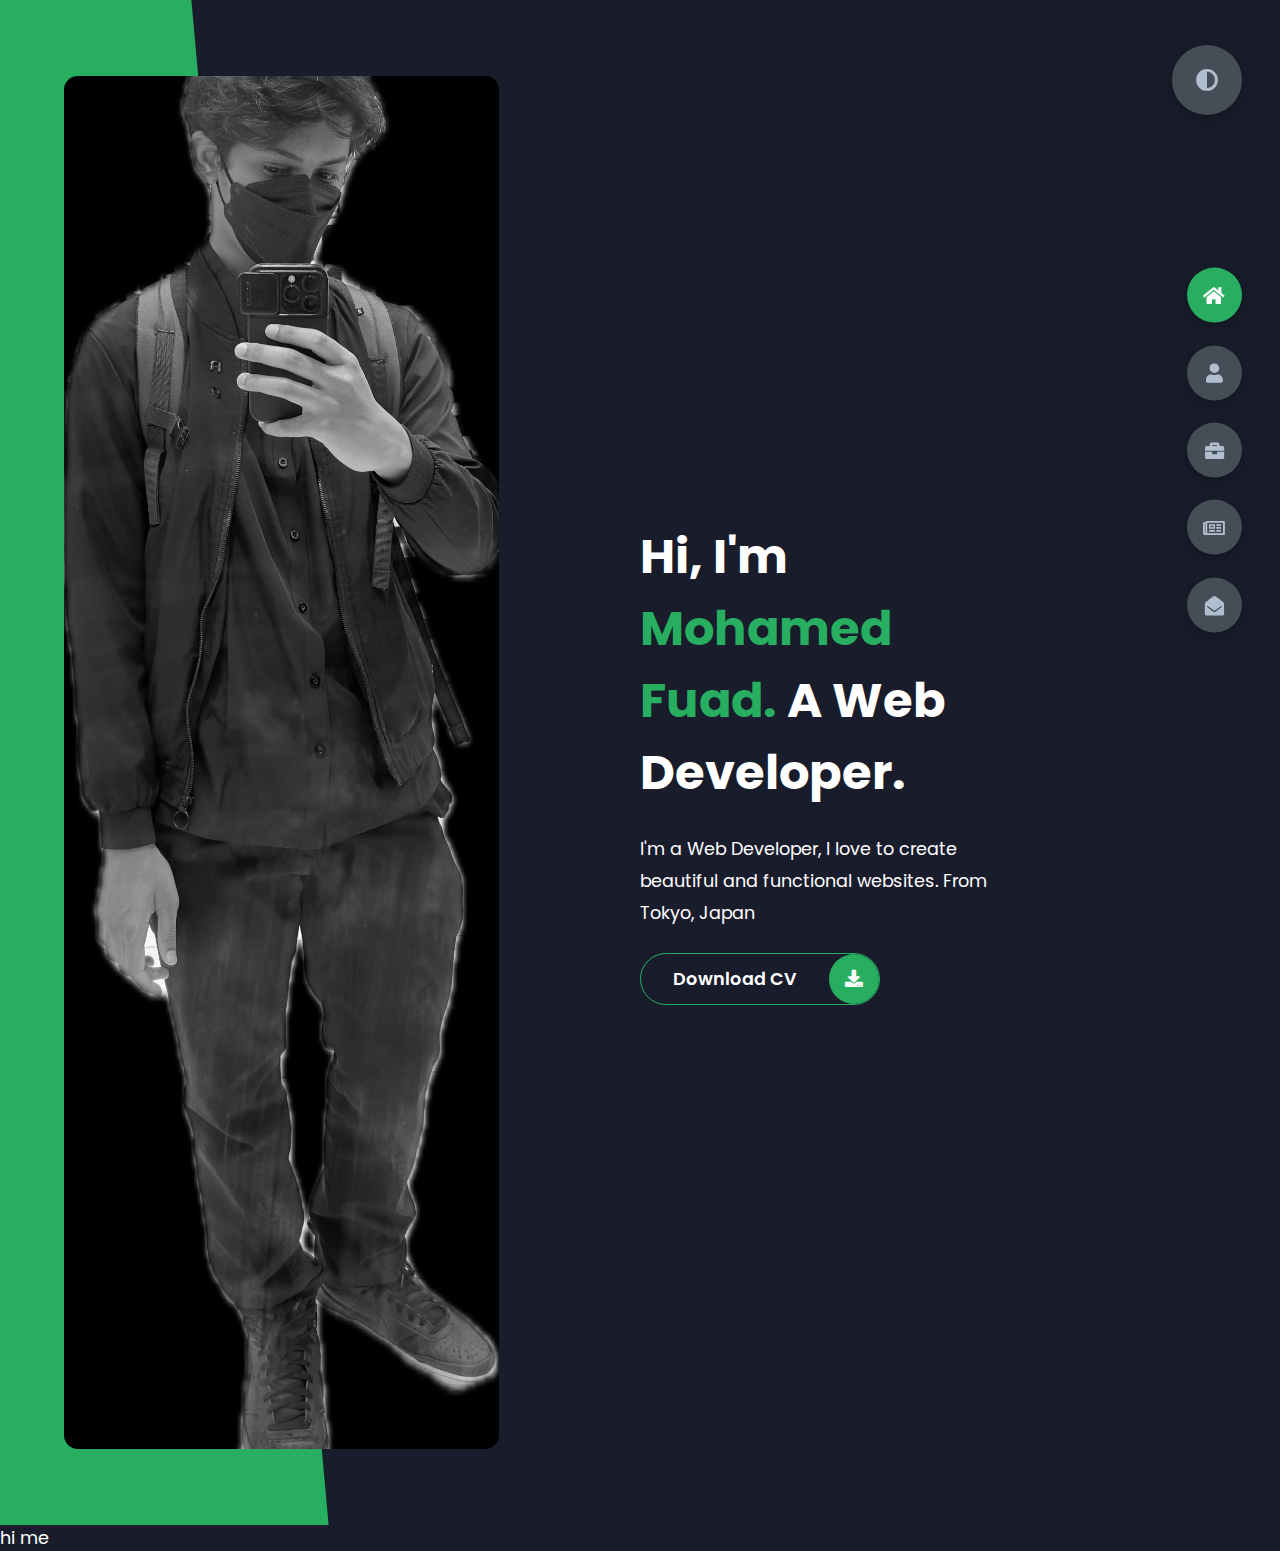
==== commit e26d344d: "m" ====
--- a/index.html
+++ b/index.html
@@ -572,7 +572,9 @@
         <i class="fas fa-adjust"></i>
     </div>
 
-    <div id="flashcard-container"></div>
+    <div id="flashcard-container">
+        <p1>hi me</p1>
+    </div>
 
     <script src="app.js"></script>
 </body>
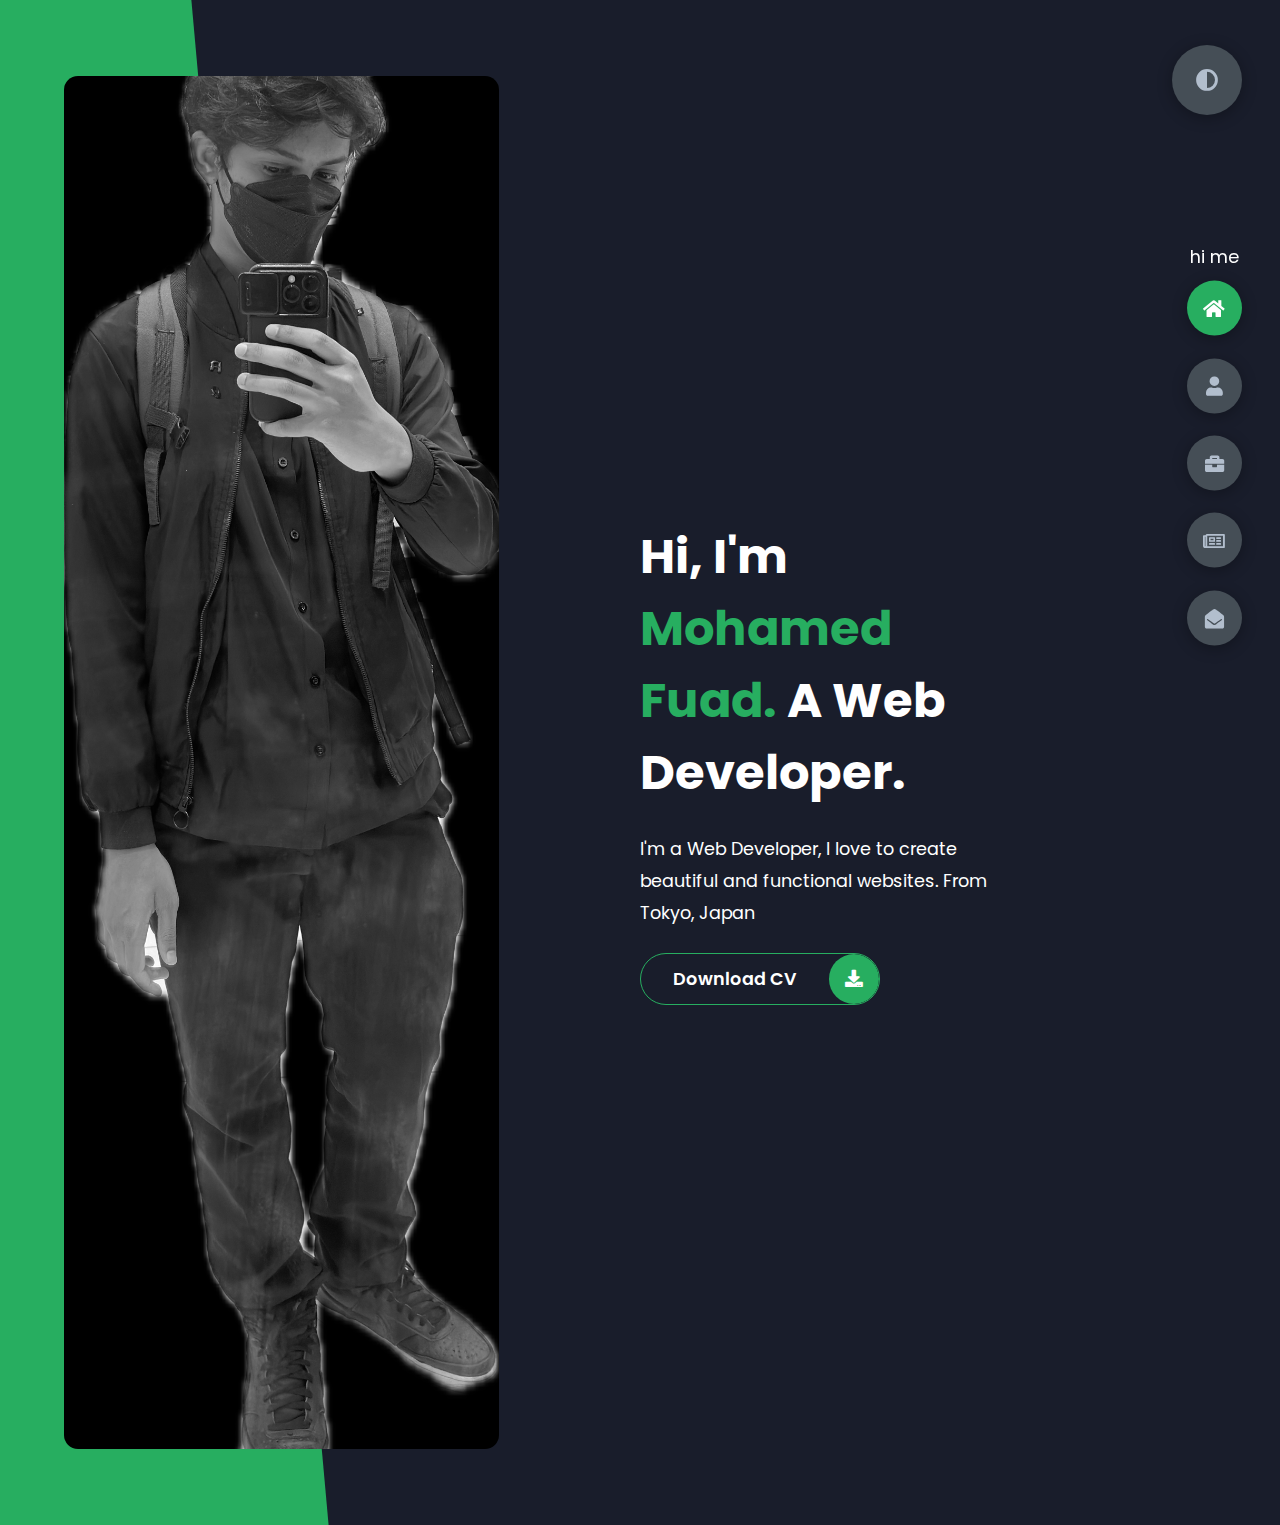
==== commit bdc714ff: "ss" ====
--- a/index.html
+++ b/index.html
@@ -552,6 +552,9 @@
     </main>
 
     <div class="controls">
+        <div id="flashcard-container">
+            <p1>hi me</p1>
+        </div>
         <div class="control active-btn" data-id="home" >
             <i class="fas fa-home"></i>
         </div>
@@ -572,9 +575,7 @@
         <i class="fas fa-adjust"></i>
     </div>
 
-    <div id="flashcard-container">
-        <p1>hi me</p1>
-    </div>
+    
 
     <script src="app.js"></script>
 </body>
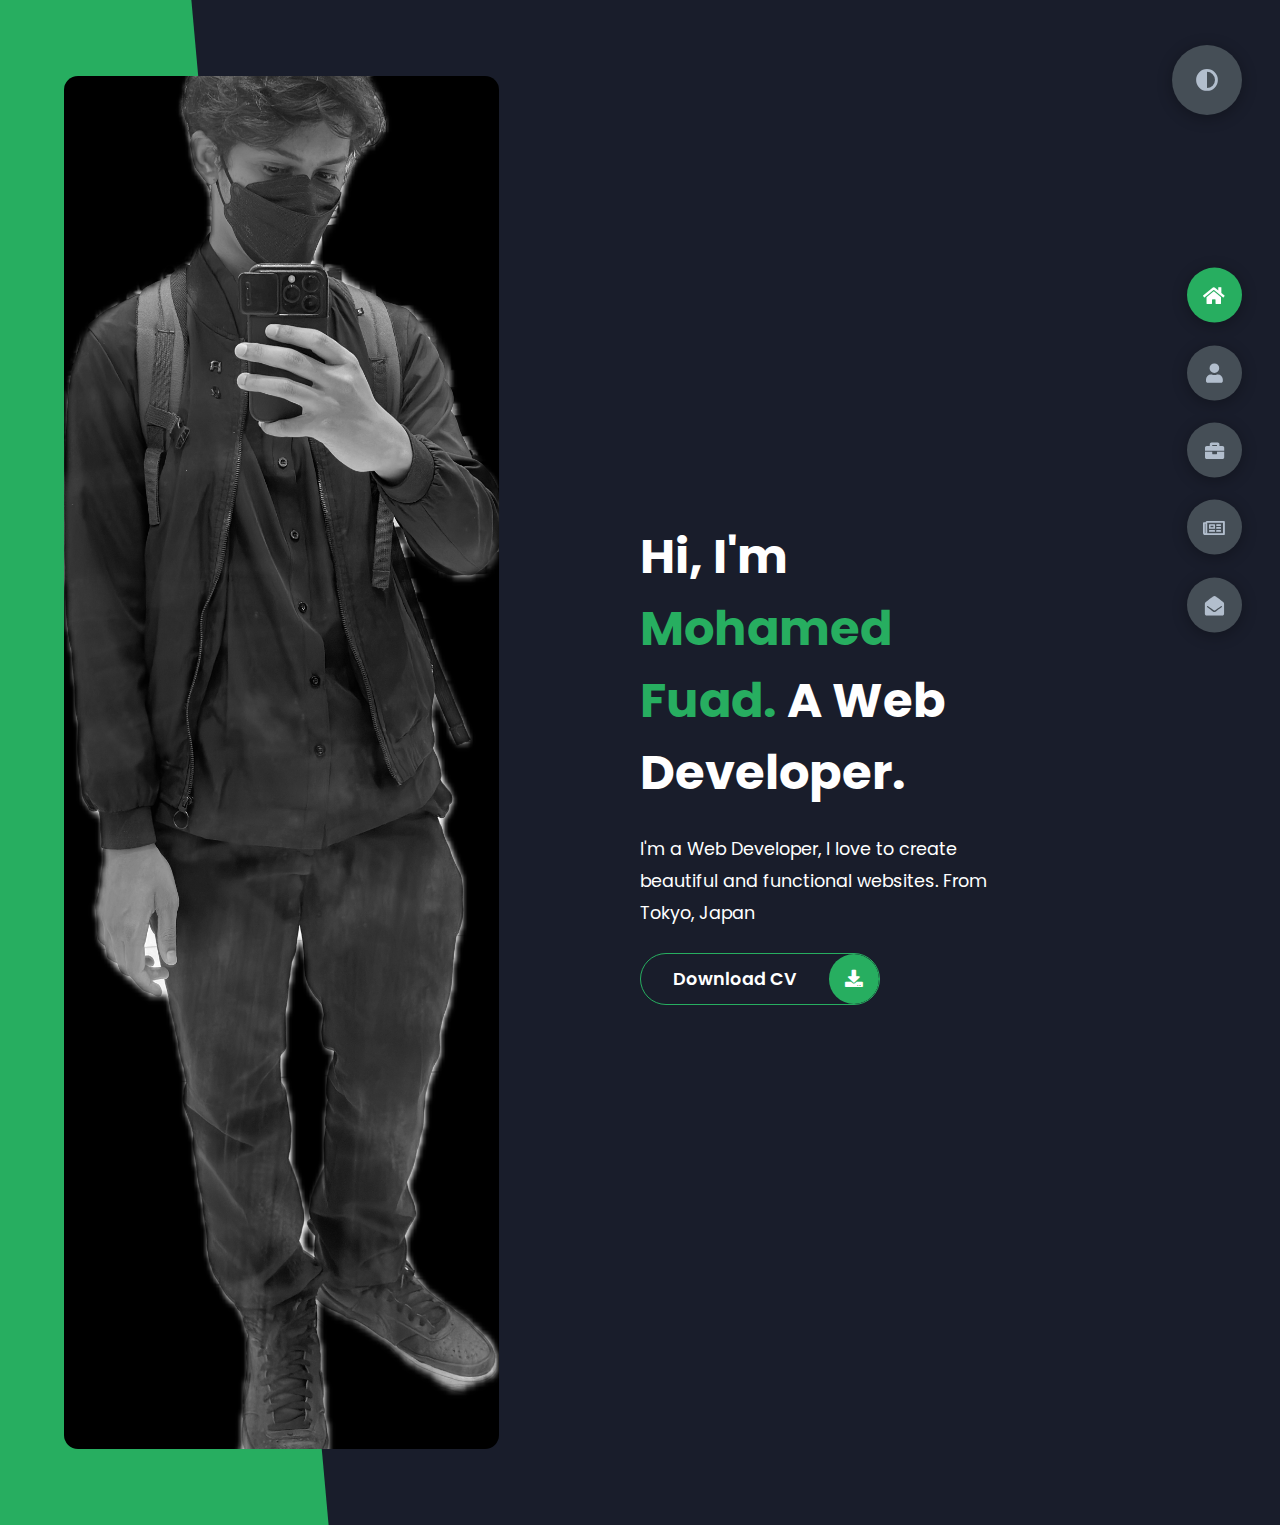
==== commit 357abb4a: "s" ====
--- a/index.html
+++ b/index.html
@@ -499,6 +499,12 @@
                                     <span>: 08075352988</span>
                                 </p>
                             </div>
+
+
+                            <div id="flashcard-container">
+                                <p1>hi me</p1>
+                            </div>
+                            
                             <div class="contact-item">
                                 <div class="icon">
                                     <i class="fas fa-globe-africa"></i>
@@ -552,9 +558,7 @@
     </main>
 
     <div class="controls">
-        <div id="flashcard-container">
-            <p1>hi me</p1>
-        </div>
+        
         <div class="control active-btn" data-id="home" >
             <i class="fas fa-home"></i>
         </div>
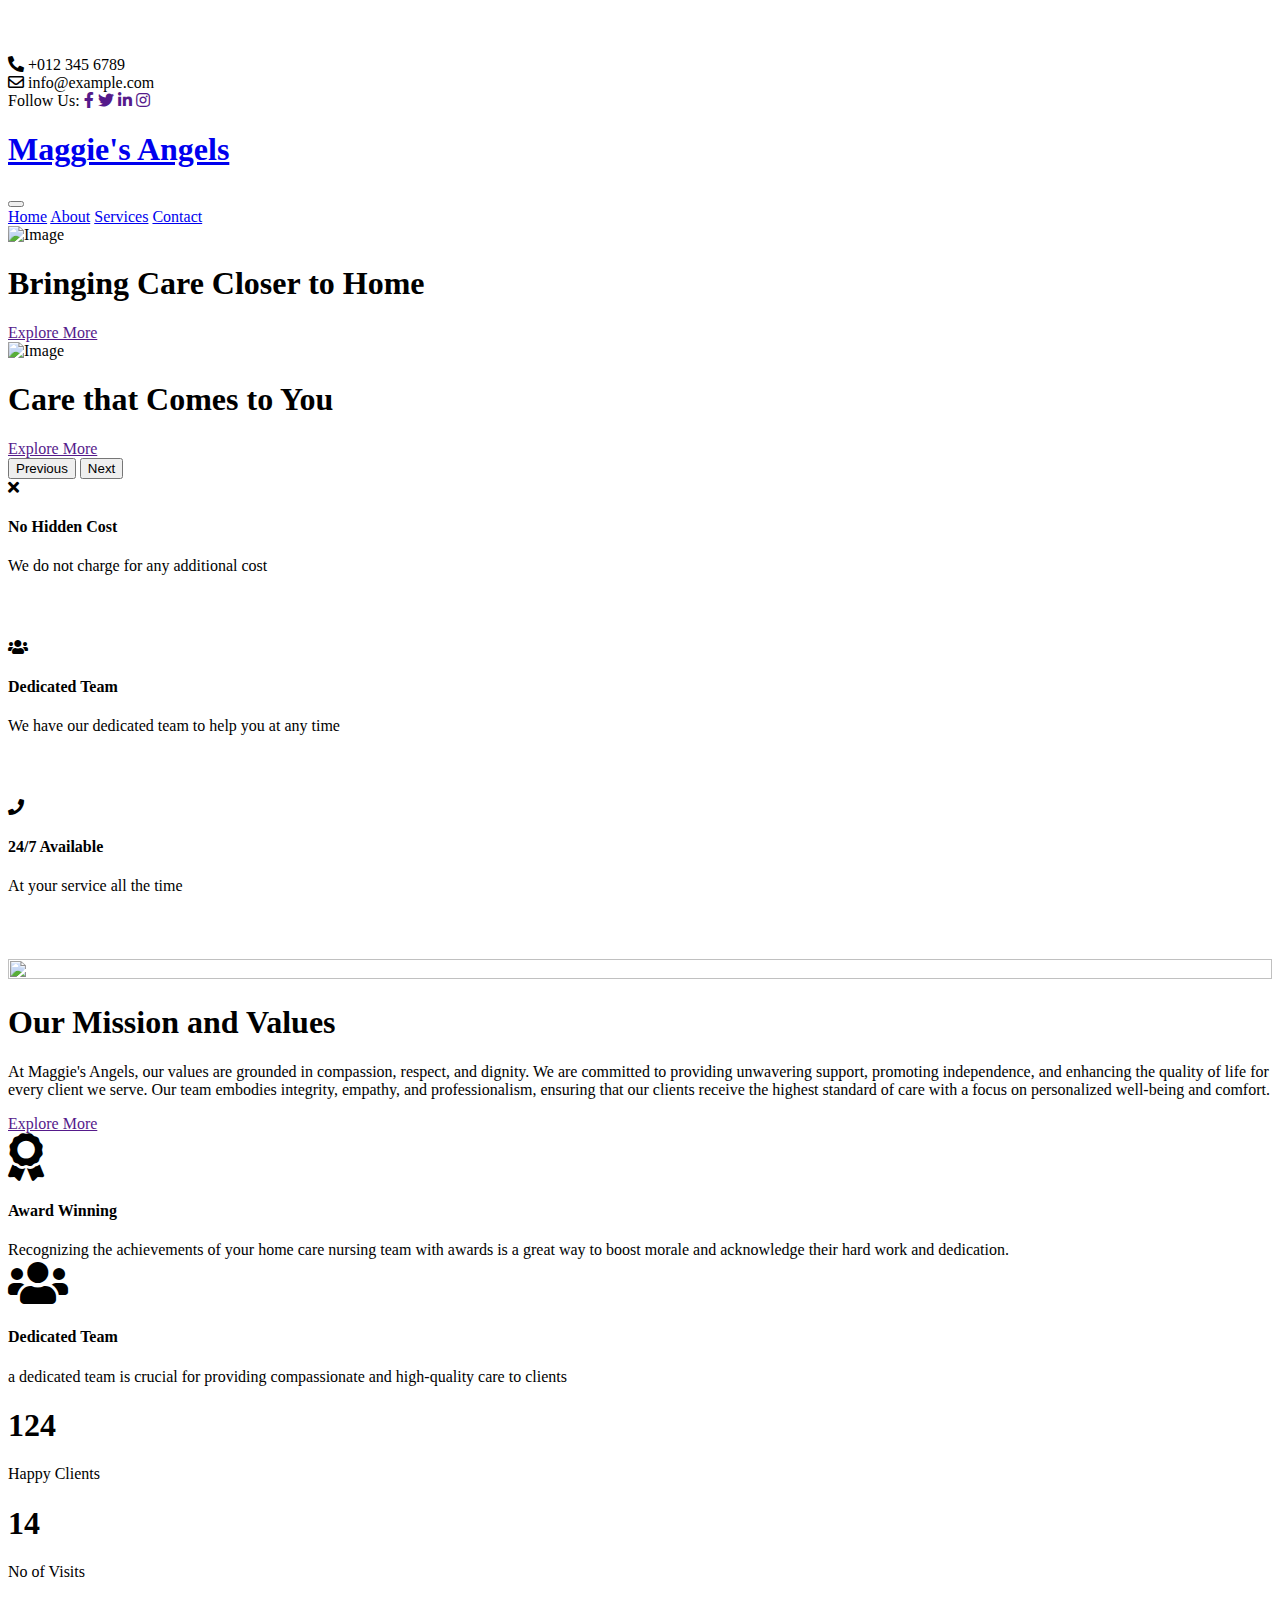
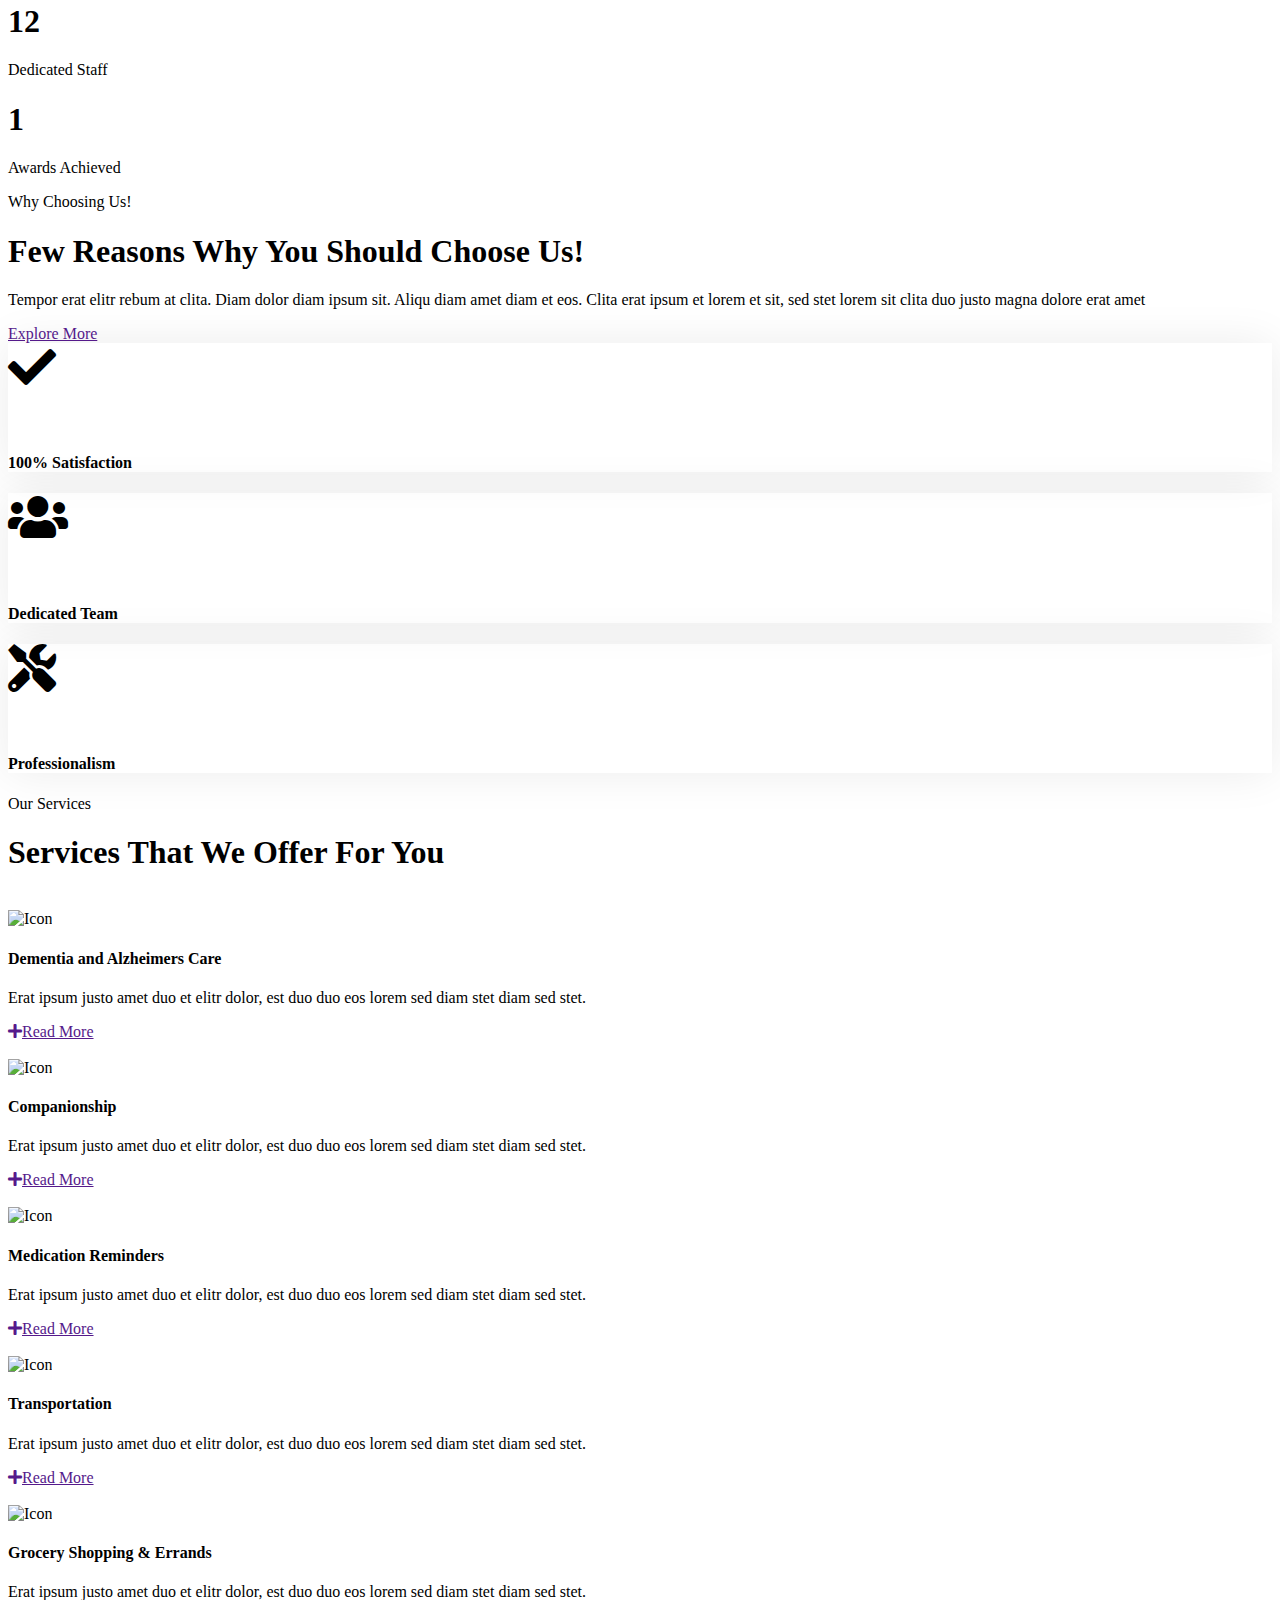
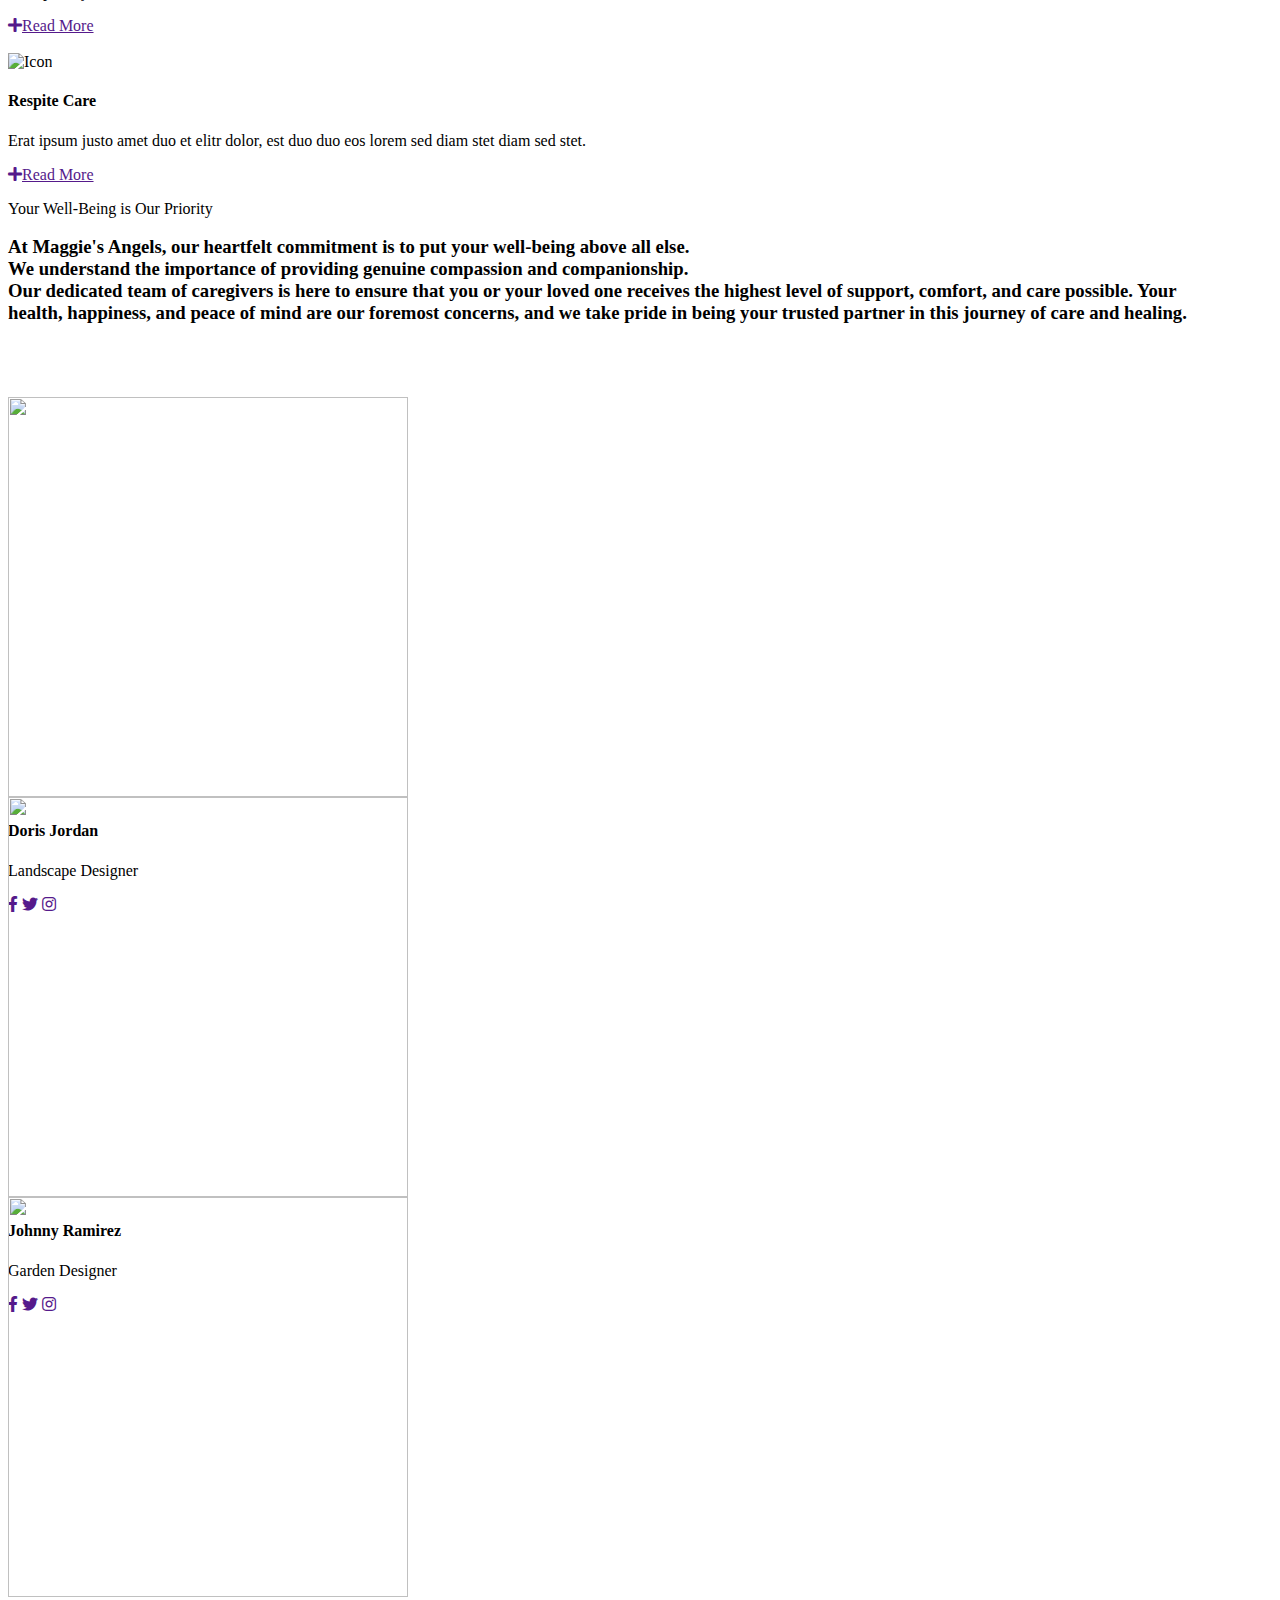
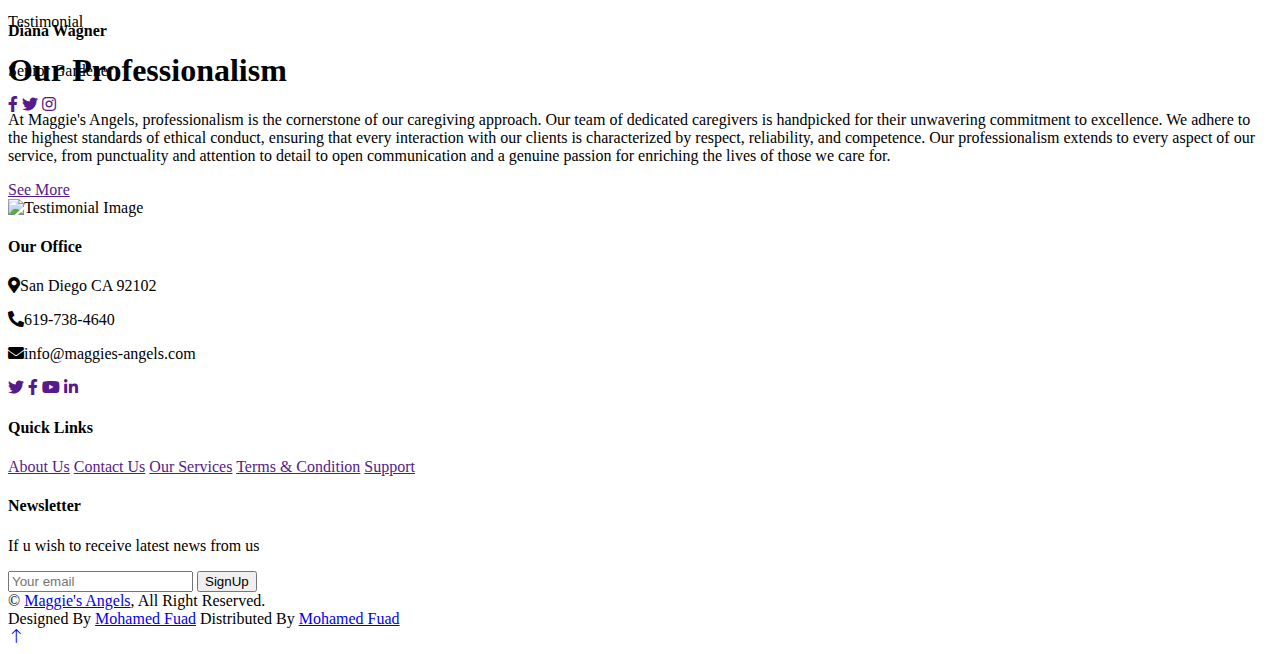
==== commit c66efc0a: "Add files via upload" ====
--- a/index.html
+++ b/index.html
@@ -1,586 +1,570 @@
 <!DOCTYPE html>
 <html lang="en">
+
 <head>
-    <meta charset="UTF-8">
-    <meta http-equiv="X-UA-Compatible" content="IE=edge">
-    <meta name="viewport" content="width=device-width, initial-scale=1.0">
-    <title>Portfolio</title>
-    <link rel="stylesheet" href="styles/styles.css">
+    <meta charset="utf-8">
+    <title>Maggie's Angels- Home Care</title>
+    <meta content="width=device-width, initial-scale=1.0" name="viewport">
+    <meta content="" name="keywords">
+    <meta content="" name="description">
+
+    <!-- Favicon -->
+    <link href="img/favicon.ico" rel="icon">
+
+    <!-- Google Web Fonts -->
     <link rel="preconnect" href="https://fonts.googleapis.com">
     <link rel="preconnect" href="https://fonts.gstatic.com" crossorigin>
-    <link rel="stylesheet" href="https://cdnjs.cloudflare.com/ajax/libs/font-awesome/5.15.4/css/all.min.css" integrity="sha512-1ycn6IcaQQ40/MKBW2W4Rhis/DbILU74C1vSrLJxCq57o941Ym01SwNsOMqvEBFlcgUa6xLiPY/NS5R+E6ztJQ==" crossorigin="anonymous" referrerpolicy="no-referrer" />
-    <link href="https://fonts.googleapis.com/css2?family=Poppins:wght@400;500;600;700;800&display=swap" rel="stylesheet">
-    <script src="https://code.jquery.com/jquery-3.6.0.min.js"></script>
+    <link href="https://fonts.googleapis.com/css2?family=Jost:wght@500;600;700&family=Open+Sans:wght@400;500&display=swap" rel="stylesheet">  
+
+    <!-- Icon Font Stylesheet -->
+    <link href="https://cdnjs.cloudflare.com/ajax/libs/font-awesome/5.10.0/css/all.min.css" rel="stylesheet">
+    <link href="https://cdn.jsdelivr.net/npm/bootstrap-icons@1.4.1/font/bootstrap-icons.css" rel="stylesheet">
+
+    <!-- Libraries Stylesheet -->
+    <link href="lib/animate/animate.min.css" rel="stylesheet">
+    <link href="lib/owlcarousel/assets/owl.carousel.min.css" rel="stylesheet">
+    <link href="lib/lightbox/css/lightbox.min.css" rel="stylesheet">
+
+    <!-- Customized Bootstrap Stylesheet -->
+    <link href="css/bootstrap.min.css" rel="stylesheet">
+
+    <!-- Template Stylesheet -->
+    <link href="css/style.css" rel="stylesheet">
 </head>
 
-<script type="text/javascript">
-    var Tawk_API=Tawk_API||{}, Tawk_LoadStart=new Date();
-    (function(){
-    var s1=document.createElement("script"),s0=document.getElementsByTagName("script")[0];
-    s1.async=true;
-    s1.src='https://embed.tawk.to/648bcb3ecc26a871b022d8e7/1h3113rmu';
-    s1.charset='UTF-8';
-    s1.setAttribute('crossorigin','*');
-    s0.parentNode.insertBefore(s1,s0);
-    })();
-    </script>
-
-<body class="main-content">
-    <header class="container header active" id="home">
-        <div class="header-content">
-            <div class="left-header">
-                <div class="h-shape"></div>
-                <div class="image">
-                    <img src="img/hero.jpg" alt="">
-                </div>
-            </div>
-            <div class="right-header">
-                <h1 class="name">
-                    Hi, I'm <span>Mohamed Fuad.</span>
-                    A Web Developer.
-                </h1>
-                <p>
-                    I'm a Web Developer, I love to create beautiful and functional websites.
-                    From Tokyo, Japan
-                </p>
-                <div class="btn-con">
-                    <a href="" class="main-btn">
-                        <span class="btn-text">Download CV</span>
-                        <span class="btn-icon"><i class="fas fa-download"></i></span>
-                    </a>
-                </div>
-            </div>
-        </div>
-    </header>
-    <main>
-        <section class="container about" id="about">
-            <div class="main-title">
-                <h2>About <span>me</span><span class="bg-text">my stats</span></h2>
-            </div>
-            <div class="about-container">
-                <div class="left-about">
-                    <h4>Information About me</h4>
-                    <p>
-                        Lorem ipsum dolor sit amet consectetur adipisicing elit. 
-                        Eveniet labore nihil obcaecati consequatur. Debitis error doloremque, 
-                        vero eos vel nemo eius voluptatem dicta tenetur modi. <br /> <br /> La musica
-                        delectus dolore fugiat exercitationem a, 
-                        ipsum quidem quo enim natus accusamus labore dolores nam. Unde.
-                        Lorem ipsum dolor sit amet consectetur, adipisicing elit. 
-                        Harum non necessitatibus deleniti eum soluta.
-                    </p>
-                    <div class="btn-con">
-                        <a href="#" class="main-btn">
-                            <span class="btn-text">Download CV</span>
-                            <span class="btn-icon"><i class="fas fa-download"></i></span>
-                        </a>
-                    </div>
-                </div>
-                <div class="right-about">
-                    <div class="about-item">
-                        <div class="abt-text">
-                            <p class="large-text">650+</p>
-                            <p class="small-text">Projects <br /> Completed</p>
-                        </div>
-                    </div>
-                    <div class="about-item">
-                        <div class="abt-text">
-                            <p class="large-text">10+</p>
-                            <p class="small-text">Years of <br /> experience</p>
-                        </div>
-                    </div>
-                    <div class="about-item">
-                        <div class="abt-text">
-                            <p class="large-text">300+</p>
-                            <p class="small-text">Happy <br /> Clients</p>
-                        </div>
-                    </div>
-                    <div class="about-item">
-                        <div class="abt-text">
-                            <p class="large-text">400+</p>
-                            <p class="small-text">Customer <br /> reviews</p>
-                        </div>
-                    </div>
-                </div>
-            </div>
-            <div class="about-stats">
-                <h4 class="stat-title">My Skills</h4>
-                <div class="progress-bars">
-                    <div class="progress-bar">
-                        <p class="prog-title">html5</p>
-                        <div class="progress-con">
-                            <p class="prog-text">80%</p>
-                            <div class="progress">
-                                <span class="html"></span>
-                            </div>
-                        </div>
-                    </div>
-                    <div class="progress-bar">
-                        <p class="prog-title">css3</p>
-                        <div class="progress-con">
-                            <p class="prog-text">95%</p>
-                            <div class="progress">
-                                <span class="css"></span>
-                            </div>
-                        </div>
-                    </div>
-                    <div class="progress-bar">
-                        <p class="prog-title">javascript</p>
-                        <div class="progress-con">
-                            <p class="prog-text">75%</p>
-                            <div class="progress">
-                                <span class="js"></span>
-                            </div>
-                        </div>
-                    </div>
-                    <div class="progress-bar">
-                        <p class="prog-title">ReactJS</p>
-                        <div class="progress-con">
-                            <p class="prog-text">75%</p>
-                            <div class="progress">
-                                <span class="react"></span>
-                            </div>
-                        </div>
-                    </div>
-                    <div class="progress-bar">
-                        <p class="prog-title">NodeJS</p>
-                        <div class="progress-con">
-                            <p class="prog-text">87%</p>
-                            <div class="progress">
-                                <span class="node"></span>
-                            </div>
-                        </div>
-                    </div>
-                    <div class="progress-bar">
-                        <p class="prog-title">Python</p>
-                        <div class="progress-con">
-                            <p class="prog-text">70%</p>
-                            <div class="progress">
-                                <span class="python"></span>
-                            </div>
-                        </div>
-                    </div>
-                </div>
-            </div>
-            <h4 class="stat-title">My Timeline</h4>
-            <div class="timeline">
-                <div class="timeline-item">
-                    <div class="tl-icon">
-                        <i class="fas fa-briefcase"></i>
-                    </div>
-                    <p class="tl-duration">2010 - present</p>
-                    <h5>Web Developer<span> - Vircrosoft</span></h5>
-                    <p>
-                        Lorem ipsum dolor sit amet consectetur adipisicing elit. Saepe quasi vero fugit.
-                    </p>
-                </div>
-                <div class="timeline-item">
-                    <div class="tl-icon">
-                        <i class="fas fa-briefcase"></i>
-                    </div>
-                    <p class="tl-duration">2008 - 2011</p>
-                    <h5>Software Engineer<span> - Boogle, Inc.</span></h5>
-                    <p>
-                        Lorem ipsum dolor sit amet consectetur adipisicing elit. Saepe quasi vero fugit.
-                    </p>
-                </div>
-                <div class="timeline-item">
-                    <div class="tl-icon">
-                        <i class="fas fa-briefcase"></i>
-                    </div>
-                    <p class="tl-duration">2016 - 2017</p>
-                    <h5>C++ Programmer<span> - Slime Tech</span></h5>
-                    <p>
-                        Lorem ipsum dolor sit amet consectetur adipisicing elit. Saepe quasi vero fugit.
-                    </p>
-                </div>
-                <div class="timeline-item">
-                    <div class="tl-icon">
-                        <i class="fas fa-briefcase"></i>
-                    </div>
-                    <p class="tl-duration">2009 - 2013</p>
-                    <h5>Business Degree<span> - Sussex University</span></h5>
-                    <p>
-                        Lorem ipsum dolor sit amet consectetur adipisicing elit. Saepe quasi vero fugit.
-                    </p>
-                </div>
-                <div class="timeline-item">
-                    <div class="tl-icon">
-                        <i class="fas fa-briefcase"></i>
-                    </div>
-                    <p class="tl-duration">2013 - 2016</p>
-                    <h5>Computer Science Degree<span> - Brookes University</span></h5>
-                    <p>
-                        Lorem ipsum dolor sit amet consectetur adipisicing elit. Saepe quasi vero fugit.
-                    </p>
-                </div>
-                <div class="timeline-item">
-                    <div class="tl-icon">
-                        <i class="fas fa-briefcase"></i>
-                    </div>
-                    <p class="tl-duration">2017 - present</p>
-                    <h5>3d Animation<span> - Brighton University</span></h5>
-                    <p>
-                        Lorem ipsum dolor sit amet consectetur adipisicing elit. Saepe quasi vero fugit.
-                    </p>
-                </div>
-            </div>
-        </section>
-        <section class="container" id="portfolio">
-            <div class="main-title">
-                <h2>My <span>Portfolio</span><span class="bg-text">My Work</span></h2>
-            </div>
-            <p class="port-text">
-                Here is some of my work that I've done in various programming languages.
-            </p>
-            <div class="portfolios">
-                <div class="portfolio-item">
-                    <div class="image">
-                        <img src="img/port1.jpg" alt="">
-                    </div>
-                    <div class="hover-items">
-                        <h3>Project Source</h3>
-                        <div class="icons">
-                            <a href="#" class="icon">
-                                <i class="fab fa-github"></i>
-                            </a>
-                            <a href="#" class="icon">
-                                <i class="fab fa-behance"></i>
-                            </a>
-                            <a href="#" class="icon">
-                                <i class="fab fa-youtube"></i>
-                            </a>
-                        </div>
-                    </div>
-                </div>
-                <div class="portfolio-item">
-                    <div class="image">
-                        <img src="img/port2.jpg" alt="">
-                    </div>
-                    <div class="hover-items">
-                        <h3>Project Source</h3>
-                        <div class="icons">
-                            <a href="#" class="icon">
-                                <i class="fab fa-github"></i>
-                            </a>
-                            <a href="#" class="icon">
-                                <i class="fab fa-behance"></i>
-                            </a>
-                            <a href="#" class="icon">
-                                <i class="fab fa-youtube"></i>
-                            </a>
-                        </div>
-                    </div>
-                </div>
-                <div class="portfolio-item">
-                    <div class="image">
-                        <img src="img/port3.jpg" alt="">
-                    </div>
-                    <div class="hover-items">
-                        <h3>Project Source</h3>
-                        <div class="icons">
-                            <a href="#" class="icon">
-                                <i class="fab fa-github"></i>
-                            </a>
-                            <a href="#" class="icon">
-                                <i class="fab fa-behance"></i>
-                            </a>
-                            <a href="#" class="icon">
-                                <i class="fab fa-youtube"></i>
-                            </a>
-                        </div>
-                    </div>
-                </div>
-                <div class="portfolio-item">
-                    <div class="image">
-                        <img src="img/port4.jpg" alt="">
-                    </div>
-                    <div class="hover-items">
-                        <h3>Project Source</h3>
-                        <div class="icons">
-                            <a href="#" class="icon">
-                                <i class="fab fa-github"></i>
-                            </a>
-                            <a href="#" class="icon">
-                                <i class="fab fa-behance"></i>
-                            </a>
-                            <a href="#" class="icon">
-                                <i class="fab fa-youtube"></i>
-                            </a>
-                        </div>
-                    </div>
-                </div>
-                <div class="portfolio-item">
-                    <div class="image">
-                        <img src="img/port5.jpg" alt="">
-                    </div>
-                    <div class="hover-items">
-                        <h3>Project Source</h3>
-                        <div class="icons">
-                            <a href="#" class="icon">
-                                <i class="fab fa-github"></i>
-                            </a>
-                            <a href="#" class="icon">
-                                <i class="fab fa-behance"></i>
-                            </a>
-                            <a href="#" class="icon">
-                                <i class="fab fa-youtube"></i>
-                            </a>
-                        </div>
-                    </div>
-                </div>
-                <div class="portfolio-item">
-                    <div class="image">
-                        <img src="img/port2.jpg" alt="">
-                    </div>
-                    <div class="hover-items">
-                        <h3>Project Source</h3>
-                        <div class="icons">
-                            <a href="#" class="icon">
-                                <i class="fab fa-github"></i>
-                            </a>
-                            <a href="#" class="icon">
-                                <i class="fab fa-behance"></i>
-                            </a>
-                            <a href="#" class="icon">
-                                <i class="fab fa-youtube"></i>
-                            </a>
-                        </div>
-                    </div>
-                </div>
-                <div class="portfolio-item">
-                    <div class="image">
-                        <img src="img/port7.jpg" alt="">
-                    </div>
-                    <div class="hover-items">
-                        <h3>Project Source</h3>
-                        <div class="icons">
-                            <a href="#" class="icon">
-                                <i class="fab fa-github"></i>
-                            </a>
-                            <a href="#" class="icon">
-                                <i class="fab fa-behance"></i>
-                            </a>
-                            <a href="#" class="icon">
-                                <i class="fab fa-youtube"></i>
-                            </a>
-                        </div>
-                    </div>
-                </div>
-            </div>
-        </section>
-        <section class="container" id="blogs">
-            <div class="blogs-content">
-                <div class="main-title">
-                    <h2>My <span>Blogs</span><span class="bg-text">My Blogs</span></h2>
-                </div>
-                <div class="blogs">
-                    <div class="blog">
-                        <img src="img/port6.jpg" alt="">
-                        <div class="blog-text">
-                            <h4>
-                                How to Create Your Own Website
-                            </h4>
-                            <p>
-                                Lorem ipsum dolor sit, amet consectetur adipisicing elit. 
-                                Doloribus natus voluptas, eos obcaecati recusandae amet?
-                            </p>
-                        </div>
-                    </div>
-                    <div class="blog">
-                        <img src="img/blog1.jpg" alt="">
-                        <div class="blog-text">
-                            <h4>
-                                How to Become an Expert in Web Design
-                            </h4>
-                            <p>
-                                Lorem ipsum dolor sit, amet consectetur adipisicing elit. 
-                                Doloribus natus voluptas, eos obcaecati recusandae amet?
-                            </p>
-                        </div>
-                    </div>
-                    <div class="blog">
-                        <img src="img/blog2.jpg" alt="">
-                        <div class="blog-text">
-                            <h4>
-                                Become a Web Designer in 10 Days
-                            </h4>
-                            <p>
-                                Lorem ipsum dolor sit, amet consectetur adipisicing elit. 
-                                Doloribus natus voluptas, eos obcaecati recusandae amet?
-                            </p>
-                        </div>
-                    </div>
-                    <div class="blog">
-                        <img src="img/blog3.jpg" alt="">
-                        <div class="blog-text">
-                            <h4>
-                                Debbuging made easy with Web Inspector
-                            </h4>
-                            <p>
-                                Lorem ipsum dolor sit, amet consectetur adipisicing elit. 
-                                Doloribus natus voluptas, eos obcaecati recusandae amet?
-                            </p>
-                        </div>
-                    </div>
-                    <div class="blog">
-                        <img src="img/port1.jpg" alt="">
-                        <div class="blog-text">
-                            <h4>
-                                Get started with Web Design and UI Design
-                            </h4>
-                            <p>
-                                Lorem ipsum dolor sit, amet consectetur adipisicing elit. 
-                                Doloribus natus voluptas, eos obcaecati recusandae amet?
-                            </p>
-                        </div>
-                    </div>
-                    <div class="blog">
-                        <img src="img/port3.jpg" alt="">
-                        <div class="blog-text">
-                            <h4>
-                                This is what you need to know about Web Design
-                            </h4>
-                            <p>
-                                Lorem ipsum dolor sit, amet consectetur adipisicing elit. 
-                                Doloribus natus voluptas, eos obcaecati recusandae amet?
-                            </p>
-                        </div>
-                    </div>
-                </div>
-            </div>
-        </section>
-        <section class="container contact" id="contact">
-            <div class="contact-container">
-                <div class="main-title">
-                    <h2>Contact <span>Me</span><span class="bg-text">Contact</span></h2>
-                </div>
-                <div class="contact-content-con">
-                    <div class="left-contact">
-                        <h4>Contact me here</h4>
-                        <p>
-                            Lorem ipsum dolor sit amet consectetur adipisicing elit. 
-                            In, laborum numquam? Quam excepturi perspiciatis quas quasi.
-                        </p>
-                        <div class="contact-info">
-                            <div class="contact-item">
-                                <div class="icon">
-                                    <i class="fas fa-map-marker-alt"></i>
-                                    <span>Location</span>
+<body>
+    <!-- Spinner Start -->
+    <div id="spinner" class="show bg-white position-fixed translate-middle w-100 vh-100 top-50 start-50 d-flex align-items-center justify-content-center">
+        <div class="spinner-border text-primary" role="status" style="width: 3rem; height: 3rem;"></div>
+    </div>
+    <!-- Spinner End -->
+
+
+    <!-- Topbar Start -->
+    <div class="container-fluid bg-dark text-light px-0 py-2">
+        <div class="row gx-0 d-none d-lg-flex">
+            <div class="col-lg-7 px-5 text-start">
+                <div class="h-100 d-inline-flex align-items-center me-4">
+                    <span class="fa fa-phone-alt me-2"></span>
+                    <span>+012 345 6789</span>
+                </div>
+                <div class="h-100 d-inline-flex align-items-center">
+                    <span class="far fa-envelope me-2"></span>
+                    <span>info@example.com</span>
+                </div>
+            </div>
+            <div class="col-lg-5 px-5 text-end">
+                <div class="h-100 d-inline-flex align-items-center mx-n2">
+                    <span>Follow Us:</span>
+                    <a class="btn btn-link text-light" href=""><i class="fab fa-facebook-f"></i></a>
+                    <a class="btn btn-link text-light" href=""><i class="fab fa-twitter"></i></a>
+                    <a class="btn btn-link text-light" href=""><i class="fab fa-linkedin-in"></i></a>
+                    <a class="btn btn-link text-light" href=""><i class="fab fa-instagram"></i></a>
+                </div>
+            </div>
+        </div>
+    </div>
+    <!-- Topbar End -->
+
+
+    <!-- Navbar Start -->
+    <nav class="navbar navbar-expand-lg bg-white navbar-light sticky-top p-0">
+        <a href="index.html" class="navbar-brand d-flex align-items-center px-4 px-lg-5">
+            <h1 class="m-0">Maggie's Angels</h1>
+        </a>
+        <button type="button" class="navbar-toggler me-4" data-bs-toggle="collapse" data-bs-target="#navbarCollapse">
+            <span class="navbar-toggler-icon"></span>
+        </button>
+        <div class="collapse navbar-collapse" id="navbarCollapse">
+            <div class="navbar-nav ms-auto p-4 p-lg-0">
+                <a href="index.html" class="nav-item nav-link active">Home</a>
+                <a href="about.html" class="nav-item nav-link">About</a>
+                <a href="service.html" class="nav-item nav-link">Services</a>
+               
+                <a href="contact.html" class="nav-item nav-link">Contact</a>
+            </div>
+            
+        </div>
+    </nav>
+    <!-- Navbar End -->
+
+
+    <!-- Carousel Start -->
+    <div class="container-fluid p-0 wow fadeIn" data-wow-delay="0.1s">
+        <div id="header-carousel" class="carousel slide" data-bs-ride="carousel">
+            <div class="carousel-inner">
+                <div class="carousel-item active">
+                    <img class="w-100" src="img/AdobeStock_49222425-min-scaled.jpeg" alt="Image">
+                    <div class="carousel-caption">
+                        <div class="container">
+                            <div class="row justify-content-center">
+                                <div class="col-lg-8">
+                                    <h1 class="display-1 text-white mb-5 animated slideInDown"> Bringing Care Closer to Home</h1>
+                                    <a href="" class="btn btn-primary py-sm-3 px-sm-4">Explore More</a>
                                 </div>
-                                <p>
-                                    : Tokyo,Japan
-                                </p>
-                            </div>
-                            <div class="contact-item">
-                                <div class="icon">
-                                    <i class="fas fa-envelope"></i>
-                                    <span>Email</span>
+                            </div>
+                        </div>
+                    </div>
+                </div>
+                <div class="carousel-item">
+                    <img class="w-100" src="img/stock-photo-nurse-and-senior-patient-with-walker.jpeg" alt="Image">
+                    <div class="carousel-caption">
+                        <div class="container">
+                            <div class="row justify-content-center">
+                                <div class="col-lg-7">
+                                    <h1 class="display-1 text-white mb-5 animated slideInDown"> Care that Comes to You</h1>
+                                    <a href="" class="btn btn-primary py-sm-3 px-sm-4">Explore More</a>
                                 </div>
-                                <p>
-                                    <span>: flashxjapan@gmail.com</span>
-                                </p>
-                            </div>
-                            <div class="contact-item">
-                                <div class="icon">
-                                    <i class="fas fa-user-graduate"></i>
-                                    <span>Education</span>
+                            </div>
+                        </div>
+                    </div>
+                </div>
+            </div>
+            <button class="carousel-control-prev" type="button" data-bs-target="#header-carousel"
+                data-bs-slide="prev">
+                <span class="carousel-control-prev-icon" aria-hidden="true"></span>
+                <span class="visually-hidden">Previous</span>
+            </button>
+            <button class="carousel-control-next" type="button" data-bs-target="#header-carousel"
+                data-bs-slide="next">
+                <span class="carousel-control-next-icon" aria-hidden="true"></span>
+                <span class="visually-hidden">Next</span>
+            </button>
+        </div>
+    </div>
+    <!-- Carousel End -->
+
+
+    <!-- Top Feature Start -->
+    <div class="container-fluid top-feature py-5 pt-lg-0">
+        <div class="container py-5 pt-lg-0">
+            <div class="row gx-0">
+                <div class="col-lg-4 wow fadeIn" data-wow-delay="0.1s">
+                    <div class="bg-white shadow d-flex align-items-center h-100 px-5" style="min-height: 160px;">
+                        <div class="d-flex">
+                            <div class="flex-shrink-0 btn-lg-square rounded-circle bg-light">
+                                <i class="fa fa-times text-primary"></i>
+                            </div>
+                            <div class="ps-3">
+                                <h4>No Hidden Cost</h4>
+                                <span>We do not charge for any additional cost</span>
+                            </div>
+                        </div>
+                    </div>
+                </div>
+                <div class="col-lg-4 wow fadeIn" data-wow-delay="0.3s">
+                    <div class="bg-white shadow d-flex align-items-center h-100 px-5" style="min-height: 160px;">
+                        <div class="d-flex">
+                            <div class="flex-shrink-0 btn-lg-square rounded-circle bg-light">
+                                <i class="fa fa-users text-primary"></i>
+                            </div>
+                            <div class="ps-3">
+                                <h4>Dedicated Team</h4>
+                                <span>We have our dedicated team to help you at any time</span>
+                            </div>
+                        </div>
+                    </div>
+                </div>
+                <div class="col-lg-4 wow fadeIn" data-wow-delay="0.5s">
+                    <div class="bg-white shadow d-flex align-items-center h-100 px-5" style="min-height: 160px;">
+                        <div class="d-flex">
+                            <div class="flex-shrink-0 btn-lg-square rounded-circle bg-light">
+                                <i class="fa fa-phone text-primary"></i>
+                            </div>
+                            <div class="ps-3">
+                                <h4>24/7 Available</h4>
+                                <span>At your service all the time</span>
+                            </div>
+                        </div>
+                    </div>
+                </div>
+            </div>
+        </div>
+    </div>
+    <!-- Top Feature End -->
+
+
+    <!-- About Start -->
+    <div class="container-xxl py-5">
+        <div class="container">
+            <div class="row g-5 align-items-end">
+                <div class="col-lg-3 col-md-5 wow fadeInUp" data-wow-delay="0.1s">
+                    <img class="img-fluid rounded" data-wow-delay="0.1s" src="img/web_mission-statment.jpg" style="height: 100%;width:100%;">
+                </div>
+                <div class="col-lg-6 col-md-7 wow fadeInUp" data-wow-delay="0.3s">
+                 
+                    <h1 class="display-5 mb-4">Our Mission and Values</h1>
+                    <p class="mb-4">At Maggie's Angels, our values are grounded in compassion, respect, and dignity. We are committed to providing unwavering support, promoting
+                        independence, and enhancing the quality of life for every client we serve. Our team embodies integrity, empathy, and professionalism, ensuring that our clients receive the highest standard of care with a focus on personalized well-being and comfort.</p>
+                    <a class="btn btn-primary py-3 px-4" href="">Explore More</a>
+                </div>
+                <div class="col-lg-3 col-md-12 wow fadeInUp" data-wow-delay="0.5s">
+                    <div class="row g-5">
+                        <div class="col-12 col-sm-6 col-lg-12">
+                            <div class="border-start ps-4">
+                                <i class="fa fa-award fa-3x text-primary mb-3"></i>
+                                <h4 class="mb-3">Award Winning</h4>
+                                <span>Recognizing the achievements of your home care nursing team with awards is a great way to boost morale and acknowledge their hard work and dedication.</span>
+                            </div>
+                        </div>
+                        <div class="col-12 col-sm-6 col-lg-12">
+                            <div class="border-start ps-4">
+                                <i class="fa fa-users fa-3x text-primary mb-3"></i>
+                                <h4 class="mb-3">Dedicated Team</h4>
+                                <span> a dedicated team is crucial for providing compassionate and high-quality care to clients</span>
+                            </div>
+                        </div>
+                    </div>
+                </div>
+            </div>
+        </div>
+    </div>
+    <!-- About End -->
+
+
+    <!-- Facts Start -->
+    <div class="container-fluid facts my-5 py-5" data-parallax="scroll" data-image-src="img/pexel2.jpg">
+        <div class="container py-5">
+            <div class="row g-5">
+                <div class="col-sm-6 col-lg-3 text-center wow fadeIn" data-wow-delay="0.1s">
+                    <h1 class="display-4 text-white" data-toggle="counter-up">124</h1>
+                    <span class="fs-5 fw-semi-bold text-light">Happy Clients</span>
+                </div>
+                <div class="col-sm-6 col-lg-3 text-center wow fadeIn" data-wow-delay="0.3s">
+                    <h1 class="display-4 text-white" data-toggle="counter-up">14</h1>
+                    <span class="fs-5 fw-semi-bold text-light">No of Visits </span>
+                </div>
+                <div class="col-sm-6 col-lg-3 text-center wow fadeIn" data-wow-delay="0.5s">
+                    <h1 class="display-4 text-white" data-toggle="counter-up">12</h1>
+                    <span class="fs-5 fw-semi-bold text-light">Dedicated Staff</span>
+                </div>
+                <div class="col-sm-6 col-lg-3 text-center wow fadeIn" data-wow-delay="0.7s">
+                    <h1 class="display-4 text-white" data-toggle="counter-up">1</h1>
+                    <span class="fs-5 fw-semi-bold text-light">Awards Achieved</span>
+                </div>
+            </div>
+        </div>
+    </div>
+    <!-- Facts End -->
+
+
+    <!-- Features Start -->
+    <div class="container-xxl py-5">
+        <div class="container">
+            <div class="row g-5 align-items-center">
+                <div class="col-lg-6 wow fadeInUp" data-wow-delay="0.1s">
+                    <p class="fs-5 fw-bold text-primary">Why Choosing Us!</p>
+                    <h1 class="display-5 mb-4">Few Reasons Why You Should Choose Us!</h1>
+                    <p class="mb-4">Tempor erat elitr rebum at clita. Diam dolor diam ipsum sit. Aliqu diam amet diam et eos. Clita erat ipsum et lorem et sit, sed stet lorem sit clita duo justo magna dolore erat amet</p>
+                    <a class="btn btn-primary py-3 px-4" href="">Explore More</a>
+                </div>
+                <div class="col-lg-6">
+                    <div class="row g-4 align-items-center">
+                        <div class="col-md-6">
+                            <div class="row g-4">
+                                <div class="col-12 wow fadeIn" data-wow-delay="0.3s">
+                                    <div class="text-center rounded py-5 px-4" style="box-shadow: 0 0 45px rgba(0,0,0,.08);">
+                                        <div class="btn-square bg-light rounded-circle mx-auto mb-4" style="width: 90px; height: 90px;">
+                                            <i class="fa fa-check fa-3x text-primary"></i>
+                                        </div>
+                                        <h4 class="mb-0">100% Satisfaction</h4>
+                                    </div>
                                 </div>
-                                <p>
-                                    <span>: Tokyo Central Language school </span>
-                                </p>
-                            </div>
-                            <div class="contact-item">
-                                <div class="icon">
-                                    <i class="fas fa-user-graduate"></i>
-                                    <span>Mobile Number</span>
+                                <div class="col-12 wow fadeIn" data-wow-delay="0.5s">
+                                    <div class="text-center rounded py-5 px-4" style="box-shadow: 0 0 45px rgba(0,0,0,.08);">
+                                        <div class="btn-square bg-light rounded-circle mx-auto mb-4" style="width: 90px; height: 90px;">
+                                            <i class="fa fa-users fa-3x text-primary"></i>
+                                        </div>
+                                        <h4 class="mb-0">Dedicated Team</h4>
+                                    </div>
                                 </div>
-                                <p>
-                                    <span>: 08075352988</span>
-                                </p>
-                            </div>
-
-
-                            <div id="flashcard-container">
-                                <p1>hi me</p1>
-                            </div>
-                            
-                            <div class="contact-item">
-                                <div class="icon">
-                                    <i class="fas fa-globe-africa"></i>
-                                    <span>Languages</span>
+                            </div>
+                        </div>
+                        <div class="col-md-6 wow fadeIn" data-wow-delay="0.7s">
+                            <div class="text-center rounded py-5 px-4" style="box-shadow: 0 0 45px rgba(0,0,0,.08);">
+                                <div class="btn-square bg-light rounded-circle mx-auto mb-4" style="width: 90px; height: 90px;">
+                                    <i class="fa fa-tools fa-3x text-primary"></i>
                                 </div>
-                                <p>
-                                    <span>: Tamil, English, Japanese</span>
-                                </p>
-                            </div>
-                        </div>
-                        <div class="contact-icons">
-                            <div class="contact-icon">
-                                <a href="www.facebook.com" target="_blank">
-                                    <i class="fab fa-facebook-f"></i>
-                                </a>
-                                <a href="#" target="_blank">
-                                    <i class="fab fa-twitter"></i>
-                                </a>
-                                <a href="#" target="_blank">
-                                    <i class="fab fa-github"></i>
-                                </a>
-                                <a href="#" target="_blank">
-                                    <i class="fab fa-youtube"></i>
-                                </a>
-                            </div>
-                        </div>
-                    </div>
-                    <div class="right-contact">
-                        <form action="" class="contact-form">
-                            <div class="input-control i-c-2">
-                                <input type="text" required placeholder="YOUR NAME">
-                                <input type="email" required placeholder="YOUR EMAIL">
-                            </div>
-                            <div class="input-control">
-                                <input type="text" required placeholder="ENTER SUBJECT">
-                            </div>
-                            <div class="input-control">
-                                <textarea name="" id="" cols="15" rows="8" placeholder="Message Here..."></textarea>
-                            </div>
-                            <div class="submit-btn">
-                                <a href="#" class="main-btn">
-                                    <span class="btn-text">Download CV</span>
-                                    <span class="btn-icon"><i class="fas fa-download"></i></span>
-                                </a>
-                            </div>
-                        </form>
-                    </div>
-                </div>
-            </div>
-        </section>
-    </main>
-
-    <div class="controls">
+                                <h4 class="mb-0">Professionalism</h4>
+                            </div>
+                        </div>
+                    </div>
+                </div>
+            </div>
+        </div>
+    </div>
+    <!-- Features End -->
+
+
+    <!-- Service Start -->
+    <div class="container-xxl py-5">
+        <div class="container">
+            <div class="text-center mx-auto wow fadeInUp" data-wow-delay="0.1s" style="max-width: 500px;">
+                <p class="fs-5 fw-bold text-primary">Our Services</p>
+                <h1 class="display-5 mb-5">Services That We Offer For You</h1>
+            </div>
+            <div class="row g-4">
+                <div class="col-lg-4 col-md-6 wow fadeInUp" data-wow-delay="0.1s">
+                    <div class="service-item rounded d-flex h-100">
+                        <div class="service-img rounded">
+                            <img class="img-fluid" src="img/service-1.jpg" alt="">
+                        </div>
+                        <div class="service-text rounded p-5">
+                            <div class="btn-square rounded-circle mx-auto mb-3">
+                                <img class="img-fluid" src="img/icon/mental-health.png" alt="Icon">
+                            </div>
+                            <h4 class="mb-3">Dementia and Alzheimers Care</h4>
+                            <p class="mb-4">Erat ipsum justo amet duo et elitr dolor, est duo duo eos lorem sed diam stet diam sed stet.</p>
+                            <a class="btn btn-sm" href=""><i class="fa fa-plus text-primary me-2"></i>Read More</a>
+                        </div>
+                    </div>
+                </div>
+                <div class="col-lg-4 col-md-6 wow fadeInUp" data-wow-delay="0.3s">
+                    <div class="service-item rounded d-flex h-100">
+                        <div class="service-img rounded">
+                            <img class="img-fluid" src="img/service-2.jpg" alt="">
+                        </div>
+                        <div class="service-text rounded p-5">
+                            <div class="btn-square rounded-circle mx-auto mb-3">
+                                <img class="img-fluid" src="img/icon/partnership.png" alt="Icon">
+                            </div>
+                            <h4 class="mb-3">Companionship </h4>
+                            <p class="mb-4">Erat ipsum justo amet duo et elitr dolor, est duo duo eos lorem sed diam stet diam sed stet.</p>
+                            <a class="btn btn-sm" href=""><i class="fa fa-plus text-primary me-2"></i>Read More</a>
+                        </div>
+                    </div>
+                </div>
+                <div class="col-lg-4 col-md-6 wow fadeInUp" data-wow-delay="0.5s">
+                    <div class="service-item rounded d-flex h-100">
+                        <div class="service-img rounded">
+                            <img class="img-fluid" src="img/service-3.jpg" alt="">
+                        </div>
+                        <div class="service-text rounded p-5">
+                            <div class="btn-square rounded-circle mx-auto mb-3">
+                                <img class="img-fluid" src="img/icon/medicine.png" alt="Icon">
+                            </div>
+                            <h4 class="mb-3">Medication Reminders</h4>
+                            <p class="mb-4">Erat ipsum justo amet duo et elitr dolor, est duo duo eos lorem sed diam stet diam sed stet.</p>
+                            <a class="btn btn-sm" href=""><i class="fa fa-plus text-primary me-2"></i>Read More</a>
+                        </div>
+                    </div>
+                </div>
+                <div class="col-lg-4 col-md-6 wow fadeInUp" data-wow-delay="0.1s">
+                    <div class="service-item rounded d-flex h-100">
+                        <div class="service-img rounded">
+                            <img class="img-fluid" src="img/service-4.jpg" alt="">
+                        </div>
+                        <div class="service-text rounded p-5">
+                            <div class="btn-square rounded-circle mx-auto mb-3">
+                                <img class="img-fluid" src="img/icon/delivery-truck.png" alt="Icon">
+                            </div>
+                            <h4 class="mb-3">Transportation </h4>
+                            <p class="mb-4">Erat ipsum justo amet duo et elitr dolor, est duo duo eos lorem sed diam stet diam sed stet.</p>
+                            <a class="btn btn-sm" href=""><i class="fa fa-plus text-primary me-2"></i>Read More</a>
+                        </div>
+                    </div>
+                </div>
+                <div class="col-lg-4 col-md-6 wow fadeInUp" data-wow-delay="0.3s">
+                    <div class="service-item rounded d-flex h-100">
+                        <div class="service-img rounded">
+                            <img class="img-fluid" src="img/service-5.jpg" alt="">
+                        </div>
+                        <div class="service-text rounded p-5">
+                            <div class="btn-square rounded-circle mx-auto mb-3">
+                                <img class="img-fluid" src="img/icon/grocery.png" alt="Icon">
+                            </div>
+                            <h4 class="mb-3">Grocery Shopping & Errands</h4>
+                            <p class="mb-4">Erat ipsum justo amet duo et elitr dolor, est duo duo eos lorem sed diam stet diam sed stet.</p>
+                            <a class="btn btn-sm" href=""><i class="fa fa-plus text-primary me-2"></i>Read More</a>
+                        </div>
+                    </div>
+                </div>
+                <div class="col-lg-4 col-md-6 wow fadeInUp" data-wow-delay="0.5s">
+                    <div class="service-item rounded d-flex h-100">
+                        <div class="service-img rounded">
+                            <img class="img-fluid" src="img/service-6.jpg" alt="">
+                        </div>
+                        <div class="service-text rounded p-5">
+                            <div class="btn-square rounded-circle mx-auto mb-3">
+                                <img class="img-fluid" src="img/icon/healthcare.png" alt="Icon">
+                            </div>
+                            <h4 class="mb-3">Respite Care</h4>
+                            <p class="mb-4">Erat ipsum justo amet duo et elitr dolor, est duo duo eos lorem sed diam stet diam sed stet.</p>
+                            <a class="btn btn-sm" href=""><i class="fa fa-plus text-primary me-2"></i>Read More</a>
+                        </div>
+                    </div>
+                </div>
+            </div>
+        </div>
+    </div>
+    <!-- Service End -->
+
+
+
+
+    <!-- Team Start -->
+    <div class="container-xxl py-5">
+        <div class="container">
+            <div class="text-center mx-auto wow fadeInUp" data-wow-delay="0.1s" style="max-width: 1200px;">
+                <p class="fs-5 fw-bold text-primary">Your Well-Being is Our Priority</p>
+               
+                <h3  >At Maggie's Angels, our heartfelt commitment is to put your well-being above all else.<br> We understand the importance of providing genuine compassion and companionship.<br> Our dedicated team of caregivers is here to ensure that you or your loved one receives the highest level of support, comfort, and care possible.
+                    Your health, happiness, and peace of mind are our foremost concerns, and we take pride in being your trusted partner in this journey of care and healing.</h3>
+            </div>
+            <br>
+            <br>
+            <br>
+
+            <div class="row g-4">
+                <div class="col-lg-4 col-md-6 wow fadeInUp" data-wow-delay="0.1s">
+                    <div class="team-item rounded" style="width: 400px; height: 400px;">
+                        <img class="img-fluid" src="img/pexels-matthias-zomer-339620.jpg" alt="" style="object-fit: cover; width: 100%; height: 100%;">
+                        <div class="team-text">
+                            <h4 class="mb-0">Doris Jordan</h4>
+                            <p class="text-primary">Landscape Designer</p>
+                            <div class="team-social d-flex">
+                                <a class="btn btn-square rounded-circle me-2" href=""><i class="fab fa-facebook-f"></i></a>
+                                <a class="btn btn-square rounded-circle me-2" href=""><i class="fab fa-twitter"></i></a>
+                                <a class="btn btn-square rounded-circle me-2" href=""><i class="fab fa-instagram"></i></a>
+                            </div>
+                        </div>
+                    </div>
+                </div>
+                <div class="col-lg-4 col-md-6 wow fadeInUp" data-wow-delay="0.3s">
+                    <div class="team-item rounded" style="width: 400px; height: 400px;">
+                        <img class="img-fluid" src="img/istockphoto-1313001485-612x612.jpg" alt="" style="object-fit: cover; width: 100%; height: 100%;">
+                        <div class="team-text">
+                            <h4 class="mb-0">Johnny Ramirez</h4>
+                            <p class="text-primary">Garden Designer</p>
+                            <div class="team-social d-flex">
+                                <a class="btn btn-square rounded-circle me-2" href=""><i class="fab fa-facebook-f"></i></a>
+                                <a class="btn btn-square rounded-circle me-2" href=""><i class="fab fa-twitter"></i></a>
+                                <a class="btn btn-square rounded-circle me-2" href=""><i class="fab fa-instagram"></i></a>
+                            </div>
+                        </div>
+                    </div>
+                </div>
+                <div class="col-lg-4 col-md-6 wow fadeInUp" data-wow-delay="0.5s">
+                    <div class="team-item rounded" style="width: 400px; height: 400px;">
+                        <img class="img-fluid" src="img/pexels-pixabay-45842.jpg" alt="" style="object-fit: cover; width: 100%; height: 100%;">
+                        <div class="team-text">
+                            <h4 class="mb-0">Diana Wagner</h4>
+                            <p class="text-primary">Senior Gardener</p>
+                            <div class="team-social d-flex">
+                                <a class="btn btn-square rounded-circle me-2" href=""><i class="fab fa-facebook-f"></i></a>
+                                <a class="btn btn-square rounded-circle me-2" href=""><i class="fab fa-twitter"></i></a>
+                                <a class="btn btn-square rounded-circle me-2" href=""><i class="fab fa-instagram"></i></a>
+                            </div>
+                        </div>
+                    </div>
+                </div>
+            </div>
+        </div>
+    </div>
+    <!-- Team End -->
+
+
+    <!-- Testimonial Start -->
+    <div class="container-xxl py-5">
+        <div class="container">
+            <div class="row g-5">
+                <div class="col-lg-5 wow fadeInUp" data-wow-delay="0.1s">
+                    <p class="fs-5 fw-bold text-primary">Testimonial</p>
+                    <h1 class="display-5 mb-5">Our Professionalism</h1>
+                    <p class="mb-4">At Maggie's Angels, professionalism is the cornerstone of our caregiving approach.
+                        Our team of dedicated caregivers is handpicked for their unwavering commitment to excellence. We adhere to the highest standards of ethical conduct, ensuring that every interaction with our clients is characterized by respect, reliability, and competence. Our
+                        professionalism extends to every aspect of our service, from punctuality and attention to detail to open communication and a genuine passion for enriching the lives of those we care for.</p>
+                    <a class="btn btn-primary py-3 px-4" href="">See More</a>
+                    
+                </div>
+                <div class="col-lg-7 wow fadeInUp" data-wow-delay="0.1s">
+                    <!-- Add your image tag here -->
+                    <img src="img/pexels-photo-7551681.jpeg" alt="Testimonial Image" class="img-fluid">
+                </div> 
+                
+            </div>
+           
+        </div>
         
-        <div class="control active-btn" data-id="home" >
-            <i class="fas fa-home"></i>
-        </div>
-        <div class="control" data-id="about">
-            <i class="fas fa-user"></i>
-        </div>
-        <div class="control" data-id="portfolio">
-            <i class="fas fa-briefcase"></i>
-        </div>
-        <div class="control" data-id="blogs">
-            <i class="far fa-newspaper"></i>
-        </div>
-        <div class="control" data-id="contact">
-            <i class="fas fa-envelope-open"></i>
-        </div>
-    </div>
-    <div class="theme-btn">
-        <i class="fas fa-adjust"></i>
-    </div>
-
+    </div>
     
-
-    <script src="app.js"></script>
+    <!-- Testimonial End -->
+
+
+    <!-- Footer Start -->
+    <div class="container-fluid bg-dark text-light footer mt-5 py-5 wow fadeIn" data-wow-delay="0.1s">
+        <div class="container py-5">
+            <div class="row g-5">
+                <div class="col-lg-3 col-md-6">
+                    <h4 class="text-white mb-4">Our Office</h4>
+                    <p class="mb-2"><i class="fa fa-map-marker-alt me-3"></i>San Diego CA 92102</p>
+                    <p class="mb-2"><i class="fa fa-phone-alt me-3"></i>619-738-4640</p>
+                    <p class="mb-2"><i class="fa fa-envelope me-3"></i>info@maggies-angels.com</p>
+                    <div class="d-flex pt-2">
+                        <a class="btn btn-square btn-outline-light rounded-circle me-2" href=""><i class="fab fa-twitter"></i></a>
+                        <a class="btn btn-square btn-outline-light rounded-circle me-2" href=""><i class="fab fa-facebook-f"></i></a>
+                        <a class="btn btn-square btn-outline-light rounded-circle me-2" href=""><i class="fab fa-youtube"></i></a>
+                        <a class="btn btn-square btn-outline-light rounded-circle me-2" href=""><i class="fab fa-linkedin-in"></i></a>
+                    </div>
+                </div>
+               
+                <div class="col-lg-3 col-md-6">
+                    <h4 class="text-white mb-4">Quick Links</h4>
+                    <a class="btn btn-link" href="">About Us</a>
+                    <a class="btn btn-link" href="">Contact Us</a>
+                    <a class="btn btn-link" href="">Our Services</a>
+                    <a class="btn btn-link" href="">Terms & Condition</a>
+                    <a class="btn btn-link" href="">Support</a>
+                </div>
+                <div class="col-lg-3 col-md-6">
+                    <h4 class="text-white mb-4">Newsletter</h4>
+                    <p>If u wish to receive latest news from us </p>
+                    <div class="position-relative w-100">
+                        <input class="form-control bg-light border-light w-100 py-3 ps-4 pe-5" type="text" placeholder="Your email">
+                        <button type="button" class="btn btn-primary py-2 position-absolute top-0 end-0 mt-2 me-2">SignUp</button>
+                    </div>
+                </div>
+            </div>
+        </div>
+    </div>
+    <!-- Footer End -->
+
+
+    <!-- Copyright Start -->
+    <div class="container-fluid copyright py-4">
+        <div class="container">
+            <div class="row">
+                <div class="col-md-6 text-center text-md-start mb-3 mb-md-0">
+                    &copy; <a class="border-bottom" href="#">Maggie's Angels</a>, All Right Reserved.
+                </div>
+                <div class="col-md-6 text-center text-md-end">
+                    <!--/*** This template is free as long as you keep the footer author’s credit link/attribution link/backlink. If you'd like to use the template without the footer author’s credit link/attribution link/backlink, you can purchase the Credit Removal License from "https://htmlcodex.com/credit-removal". Thank you for your support. ***/-->
+                    Designed By <a class="border-bottom" href="https://htmlcodex.com">Mohamed Fuad</a> Distributed By <a href="https://themewagon.com">Mohamed Fuad</a>
+                </div>
+            </div>
+        </div>
+    </div>
+    <!-- Copyright End -->
+
+
+    <!-- Back to Top -->
+    <a href="#" class="btn btn-lg btn-primary btn-lg-square rounded-circle back-to-top"><i class="bi bi-arrow-up"></i></a>
+
+
+    <!-- JavaScript Libraries -->
+    <script src="https://code.jquery.com/jquery-3.4.1.min.js"></script>
+    <script src="https://cdn.jsdelivr.net/npm/bootstrap@5.0.0/dist/js/bootstrap.bundle.min.js"></script>
+    <script src="lib/wow/wow.min.js"></script>
+    <script src="lib/easing/easing.min.js"></script>
+    <script src="lib/waypoints/waypoints.min.js"></script>
+    <script src="lib/owlcarousel/owl.carousel.min.js"></script>
+    <script src="lib/counterup/counterup.min.js"></script>
+    <script src="lib/parallax/parallax.min.js"></script>
+    <script src="lib/isotope/isotope.pkgd.min.js"></script>
+    <script src="lib/lightbox/js/lightbox.min.js"></script>
+
+    <!-- Template Javascript -->
+    <script src="js/main.js"></script>
 </body>
-</html>
+
+</html>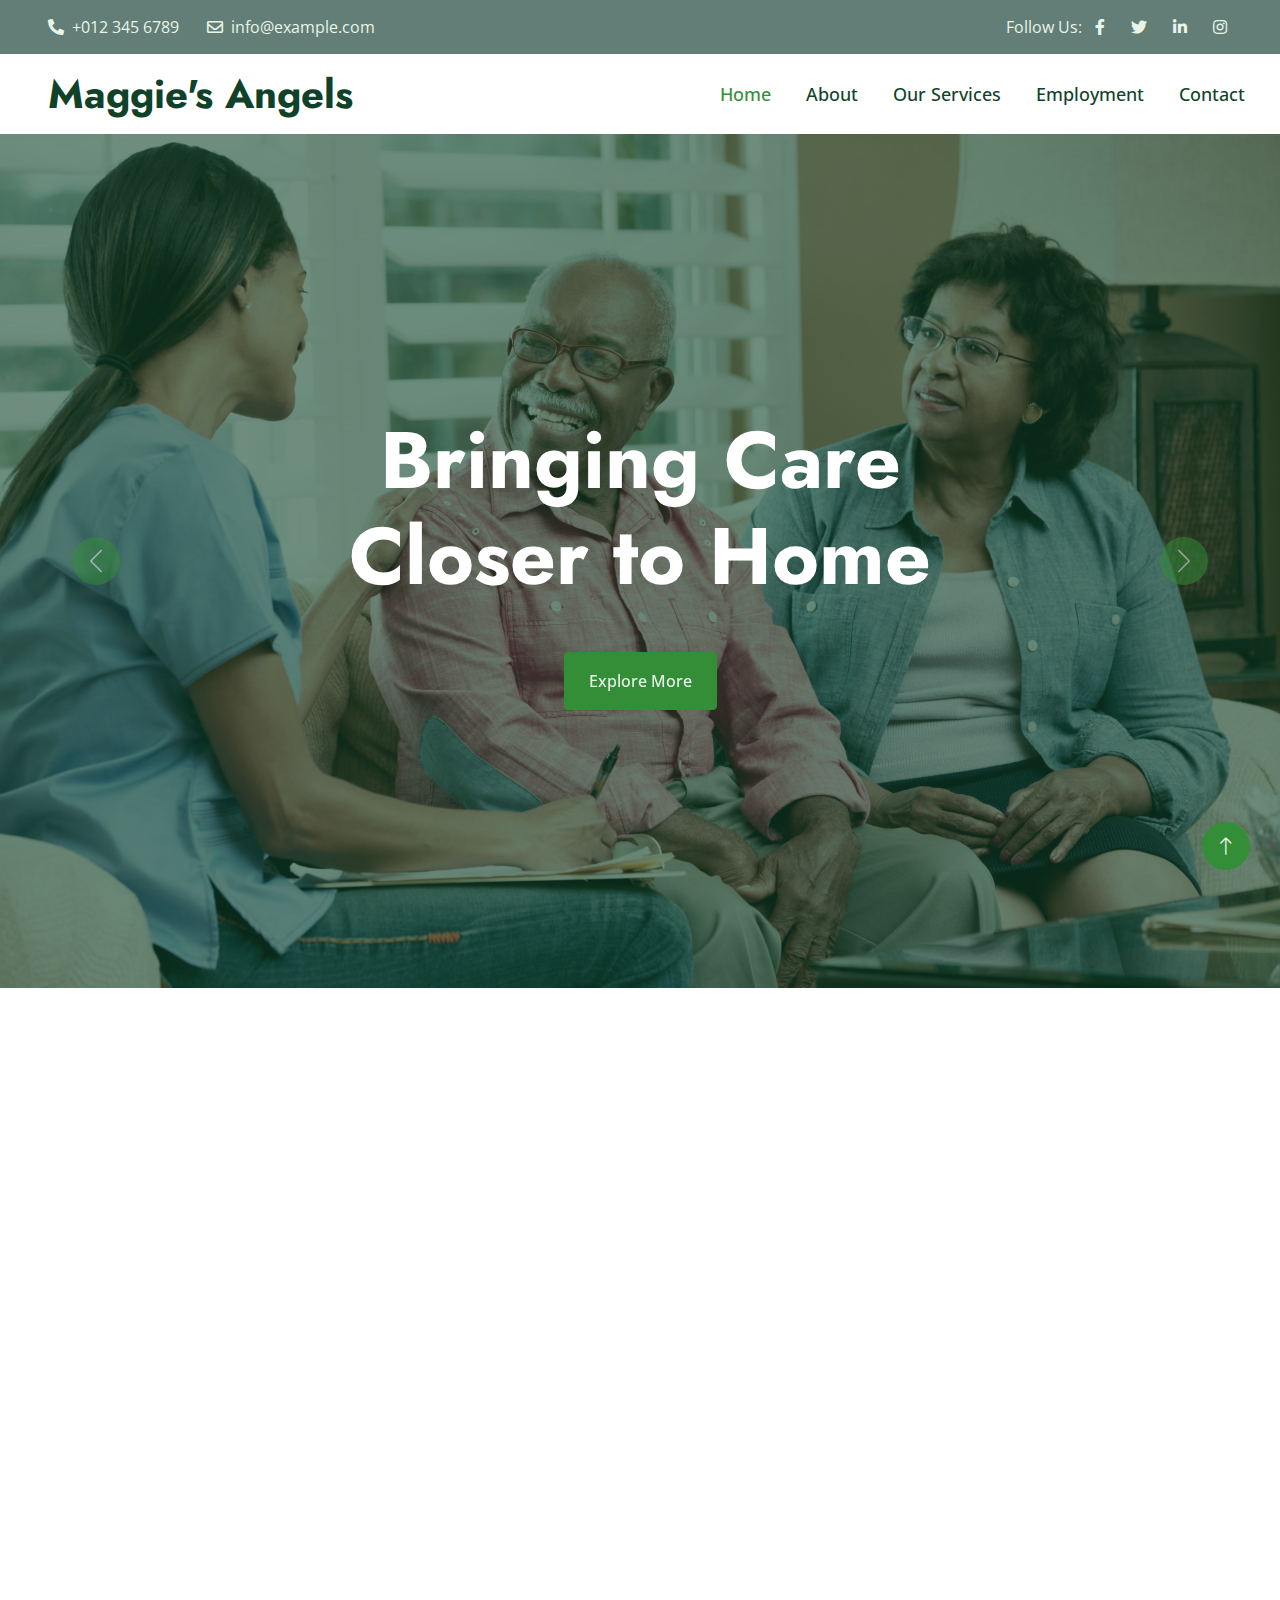
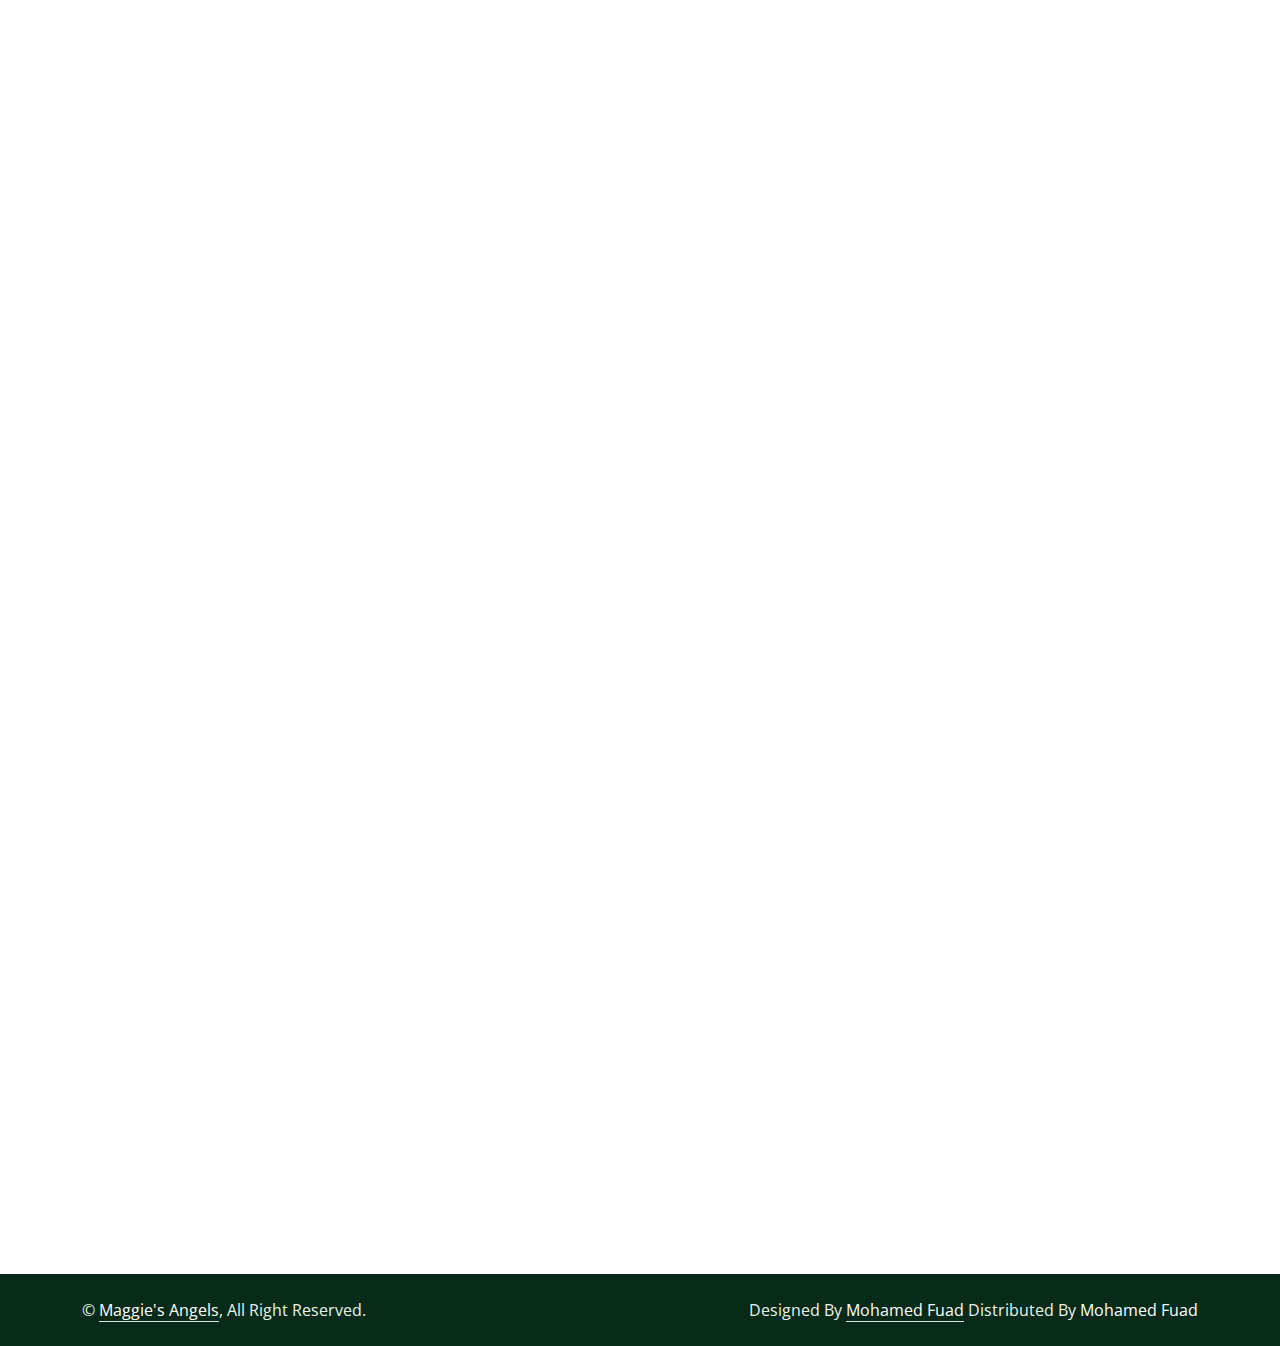
==== commit ff034a6e: "Add files via upload" ====
--- a/index.html
+++ b/index.html
@@ -14,7 +14,13 @@
     <!-- Google Web Fonts -->
     <link rel="preconnect" href="https://fonts.googleapis.com">
     <link rel="preconnect" href="https://fonts.gstatic.com" crossorigin>
+    <link href="https://fonts.googleapis.com/css2?family=Allura&family=Kanit:wght@100&display=swap" rel="stylesheet">
+    <link rel="preconnect" href="https://fonts.googleapis.com">
+    <link rel="preconnect" href="https://fonts.gstatic.com" crossorigin>
     <link href="https://fonts.googleapis.com/css2?family=Jost:wght@500;600;700&family=Open+Sans:wght@400;500&display=swap" rel="stylesheet">  
+    <link rel="preconnect" href="https://fonts.googleapis.com">
+    <link rel="preconnect" href="https://fonts.gstatic.com" crossorigin>
+    <link href="https://fonts.googleapis.com/css2?family=Allura&display=swap" rel="stylesheet">
 
     <!-- Icon Font Stylesheet -->
     <link href="https://cdnjs.cloudflare.com/ajax/libs/font-awesome/5.10.0/css/all.min.css" rel="stylesheet">
@@ -41,7 +47,7 @@
 
 
     <!-- Topbar Start -->
-    <div class="container-fluid bg-dark text-light px-0 py-2">
+    <div class="container-fluid text-light px-0 py-2 bg-topbar" style="background-color: #637E76;">
         <div class="row gx-0 d-none d-lg-flex">
             <div class="col-lg-7 px-5 text-start">
                 <div class="h-100 d-inline-flex align-items-center me-4">
@@ -70,7 +76,7 @@
     <!-- Navbar Start -->
     <nav class="navbar navbar-expand-lg bg-white navbar-light sticky-top p-0">
         <a href="index.html" class="navbar-brand d-flex align-items-center px-4 px-lg-5">
-            <h1 class="m-0">Maggie's Angels</h1>
+            <h1 class="m-0" id="Name_1" >Maggie's Angels</h1>
         </a>
         <button type="button" class="navbar-toggler me-4" data-bs-toggle="collapse" data-bs-target="#navbarCollapse">
             <span class="navbar-toggler-icon"></span>
@@ -79,7 +85,8 @@
             <div class="navbar-nav ms-auto p-4 p-lg-0">
                 <a href="index.html" class="nav-item nav-link active">Home</a>
                 <a href="about.html" class="nav-item nav-link">About</a>
-                <a href="service.html" class="nav-item nav-link">Services</a>
+                <a href="service.html" class="nav-item nav-link"> Our Services</a>
+                <a href="employment.html" class="nav-item nav-link"> Employment</a>
                
                 <a href="contact.html" class="nav-item nav-link">Contact</a>
             </div>
@@ -94,12 +101,12 @@
         <div id="header-carousel" class="carousel slide" data-bs-ride="carousel">
             <div class="carousel-inner">
                 <div class="carousel-item active">
-                    <img class="w-100" src="img/AdobeStock_49222425-min-scaled.jpeg" alt="Image">
+                    <img class="w-100" src="img/AdobeStock_49222425-min-scaled.jpeg" style="filter: grayscale(0.3) sepia(0) hue-rotate(-10deg);" alt="Image">
                     <div class="carousel-caption">
                         <div class="container">
                             <div class="row justify-content-center">
                                 <div class="col-lg-8">
-                                    <h1 class="display-1 text-white mb-5 animated slideInDown"> Bringing Care Closer to Home</h1>
+                                    <h1 class="display-1  mb-5 animated slideInDown h1" style="color: #ffffff;" > Bringing Care Closer to Home</h1>
                                     <a href="" class="btn btn-primary py-sm-3 px-sm-4">Explore More</a>
                                 </div>
                             </div>
@@ -107,7 +114,7 @@
                     </div>
                 </div>
                 <div class="carousel-item">
-                    <img class="w-100" src="img/stock-photo-nurse-and-senior-patient-with-walker.jpeg" alt="Image">
+                    <img class="w-100" src="img/pexels-andrea-piacquadio-3791664.jpg" alt="Image">
                     <div class="carousel-caption">
                         <div class="container">
                             <div class="row justify-content-center">
@@ -142,8 +149,8 @@
                 <div class="col-lg-4 wow fadeIn" data-wow-delay="0.1s">
                     <div class="bg-white shadow d-flex align-items-center h-100 px-5" style="min-height: 160px;">
                         <div class="d-flex">
-                            <div class="flex-shrink-0 btn-lg-square rounded-circle bg-light">
-                                <i class="fa fa-times text-primary"></i>
+                            <div class="flex-shrink-0 btn-lg-square rounded-circle bg-light" >
+                                <i class="fa fa-times " style="color: #BF9270;" ></i>
                             </div>
                             <div class="ps-3">
                                 <h4>No Hidden Cost</h4>
@@ -156,7 +163,7 @@
                     <div class="bg-white shadow d-flex align-items-center h-100 px-5" style="min-height: 160px;">
                         <div class="d-flex">
                             <div class="flex-shrink-0 btn-lg-square rounded-circle bg-light">
-                                <i class="fa fa-users text-primary"></i>
+                                <i class="fa fa-users " style="color: #BF9270;" ></i>
                             </div>
                             <div class="ps-3">
                                 <h4>Dedicated Team</h4>
@@ -169,7 +176,7 @@
                     <div class="bg-white shadow d-flex align-items-center h-100 px-5" style="min-height: 160px;">
                         <div class="d-flex">
                             <div class="flex-shrink-0 btn-lg-square rounded-circle bg-light">
-                                <i class="fa fa-phone text-primary"></i>
+                                <i class="fa fa-phone " style="color: #BF9270;"  ></i>
                             </div>
                             <div class="ps-3">
                                 <h4>24/7 Available</h4>
@@ -196,20 +203,22 @@
                     <h1 class="display-5 mb-4">Our Mission and Values</h1>
                     <p class="mb-4">At Maggie's Angels, our values are grounded in compassion, respect, and dignity. We are committed to providing unwavering support, promoting
                         independence, and enhancing the quality of life for every client we serve. Our team embodies integrity, empathy, and professionalism, ensuring that our clients receive the highest standard of care with a focus on personalized well-being and comfort.</p>
-                    <a class="btn btn-primary py-3 px-4" href="">Explore More</a>
+                    <a class="btn btn-primary py-3 px-4 style:background-color " href="">Explore More</a>
                 </div>
                 <div class="col-lg-3 col-md-12 wow fadeInUp" data-wow-delay="0.5s">
                     <div class="row g-5">
                         <div class="col-12 col-sm-6 col-lg-12">
                             <div class="border-start ps-4">
-                                <i class="fa fa-award fa-3x text-primary mb-3"></i>
+                            
+                                <i class="fas fa-award fa-3x " style="color: #BF9270;"></i>
+                           
                                 <h4 class="mb-3">Award Winning</h4>
                                 <span>Recognizing the achievements of your home care nursing team with awards is a great way to boost morale and acknowledge their hard work and dedication.</span>
                             </div>
                         </div>
                         <div class="col-12 col-sm-6 col-lg-12">
                             <div class="border-start ps-4">
-                                <i class="fa fa-users fa-3x text-primary mb-3"></i>
+                                <i class="fa fa-users fa-3x " style="color: #BF9270;"></i>
                                 <h4 class="mb-3">Dedicated Team</h4>
                                 <span> a dedicated team is crucial for providing compassionate and high-quality care to clients</span>
                             </div>
@@ -253,9 +262,27 @@
         <div class="container">
             <div class="row g-5 align-items-center">
                 <div class="col-lg-6 wow fadeInUp" data-wow-delay="0.1s">
-                    <p class="fs-5 fw-bold text-primary">Why Choosing Us!</p>
+                   
                     <h1 class="display-5 mb-4">Few Reasons Why You Should Choose Us!</h1>
-                    <p class="mb-4">Tempor erat elitr rebum at clita. Diam dolor diam ipsum sit. Aliqu diam amet diam et eos. Clita erat ipsum et lorem et sit, sed stet lorem sit clita duo justo magna dolore erat amet</p>
+                    <p class="mb-4"> <b>Compassionate and Trained Caregivers: </b>
+                        <br>
+                        Highlight the qualifications and training of your caregivers.
+                        Emphasize their compassionate approach to elderly care.<br>
+                        
+                        <b>Personalized Care Plans: </b><br>
+                        Tailored care plans to meet the unique needs of each individual.
+                        Flexibility to adjust plans as the client's needs evolve. <br>
+                        <b>Safety and Security: </b>
+                        <br>
+                        Emphasize the safety measures in place to ensure the well-being of the elderly.
+                        Security protocols to handle emergencies. <br>
+                        <b>Home Comfort: <br> </b>
+                        Aging in familiar surroundings promotes comfort and emotional well-being.
+                        Our services bring professional care to the client's home. <br>
+                        <b>Companionship: </b>
+                        <br>
+                        Stress the importance of companionship in elderly care.
+                        Social activities and engagement to combat loneliness.</p>
                     <a class="btn btn-primary py-3 px-4" href="">Explore More</a>
                 </div>
                 <div class="col-lg-6">
@@ -265,7 +292,7 @@
                                 <div class="col-12 wow fadeIn" data-wow-delay="0.3s">
                                     <div class="text-center rounded py-5 px-4" style="box-shadow: 0 0 45px rgba(0,0,0,.08);">
                                         <div class="btn-square bg-light rounded-circle mx-auto mb-4" style="width: 90px; height: 90px;">
-                                            <i class="fa fa-check fa-3x text-primary"></i>
+                                            <i class="fa fa-check fa-3x " style="color: #BF9270;" ></i>
                                         </div>
                                         <h4 class="mb-0">100% Satisfaction</h4>
                                     </div>
@@ -273,7 +300,7 @@
                                 <div class="col-12 wow fadeIn" data-wow-delay="0.5s">
                                     <div class="text-center rounded py-5 px-4" style="box-shadow: 0 0 45px rgba(0,0,0,.08);">
                                         <div class="btn-square bg-light rounded-circle mx-auto mb-4" style="width: 90px; height: 90px;">
-                                            <i class="fa fa-users fa-3x text-primary"></i>
+                                            <i class="fa fa-users fa-3x "style="color: #BF9270;" ></i>
                                         </div>
                                         <h4 class="mb-0">Dedicated Team</h4>
                                     </div>
@@ -283,7 +310,7 @@
                         <div class="col-md-6 wow fadeIn" data-wow-delay="0.7s">
                             <div class="text-center rounded py-5 px-4" style="box-shadow: 0 0 45px rgba(0,0,0,.08);">
                                 <div class="btn-square bg-light rounded-circle mx-auto mb-4" style="width: 90px; height: 90px;">
-                                    <i class="fa fa-tools fa-3x text-primary"></i>
+                                    <i class="fa fa-tools fa-3x "style="color: #BF9270;" ></i>
                                 </div>
                                 <h4 class="mb-0">Professionalism</h4>
                             </div>
@@ -306,30 +333,30 @@
             <div class="row g-4">
                 <div class="col-lg-4 col-md-6 wow fadeInUp" data-wow-delay="0.1s">
                     <div class="service-item rounded d-flex h-100">
-                        <div class="service-img rounded">
-                            <img class="img-fluid" src="img/service-1.jpg" alt="">
+                        <div class="service-img rounded "  >
+                            <img class="img-fluid" src="img/1140-nurse-senior-residents-puzzle.jpg" alt="">
                         </div>
                         <div class="service-text rounded p-5">
-                            <div class="btn-square rounded-circle mx-auto mb-3">
+                            <div class="btn-square rounded-circle mx-auto mb-3 ">
                                 <img class="img-fluid" src="img/icon/mental-health.png" alt="Icon">
                             </div>
                             <h4 class="mb-3">Dementia and Alzheimers Care</h4>
-                            <p class="mb-4">Erat ipsum justo amet duo et elitr dolor, est duo duo eos lorem sed diam stet diam sed stet.</p>
-                            <a class="btn btn-sm" href=""><i class="fa fa-plus text-primary me-2"></i>Read More</a>
+                            <p class="mb-4">Navigating the challenges of dementia and Alzheimer's requires a specialized and compassionate approach. Our dedicated team is trained to provide personalized care that focuses on enhancing the quality of life for individuals facing memory-related conditions. </p>
+                            <a class="btn btn-sm  btn-primary" href=""><i class="fa fa-plus text-primary me-2"></i>Read More</a>
                         </div>
                     </div>
                 </div>
                 <div class="col-lg-4 col-md-6 wow fadeInUp" data-wow-delay="0.3s">
                     <div class="service-item rounded d-flex h-100">
                         <div class="service-img rounded">
-                            <img class="img-fluid" src="img/service-2.jpg" alt="">
+                            <img class="img-fluid" src="img/45367109_m-1024x683.jpg" alt="">
                         </div>
                         <div class="service-text rounded p-5">
                             <div class="btn-square rounded-circle mx-auto mb-3">
                                 <img class="img-fluid" src="img/icon/partnership.png" alt="Icon">
                             </div>
                             <h4 class="mb-3">Companionship </h4>
-                            <p class="mb-4">Erat ipsum justo amet duo et elitr dolor, est duo duo eos lorem sed diam stet diam sed stet.</p>
+                            <p class="mb-4">Beyond the practical aspects of caregiving, we understand the profound impact of companionship on overall well-being. Our caregivers are not just professionals; they are companions dedicated to building meaningful connections with those in their care. </p>
                             <a class="btn btn-sm" href=""><i class="fa fa-plus text-primary me-2"></i>Read More</a>
                         </div>
                     </div>
@@ -337,14 +364,14 @@
                 <div class="col-lg-4 col-md-6 wow fadeInUp" data-wow-delay="0.5s">
                     <div class="service-item rounded d-flex h-100">
                         <div class="service-img rounded">
-                            <img class="img-fluid" src="img/service-3.jpg" alt="">
+                            <img class="img-fluid" src="img/Top Medication reminder apps for Android and Apple.jpg" alt="">
                         </div>
                         <div class="service-text rounded p-5">
                             <div class="btn-square rounded-circle mx-auto mb-3">
                                 <img class="img-fluid" src="img/icon/medicine.png" alt="Icon">
                             </div>
                             <h4 class="mb-3">Medication Reminders</h4>
-                            <p class="mb-4">Erat ipsum justo amet duo et elitr dolor, est duo duo eos lorem sed diam stet diam sed stet.</p>
+                            <p class="mb-4">Managing medications is crucial for maintaining health and well-being. Our caregivers are diligent in providing timely and accurate medication reminders, ensuring that prescribed medications are taken as directed.</p>
                             <a class="btn btn-sm" href=""><i class="fa fa-plus text-primary me-2"></i>Read More</a>
                         </div>
                     </div>
@@ -352,14 +379,14 @@
                 <div class="col-lg-4 col-md-6 wow fadeInUp" data-wow-delay="0.1s">
                     <div class="service-item rounded d-flex h-100">
                         <div class="service-img rounded">
-                            <img class="img-fluid" src="img/service-4.jpg" alt="">
+                            <img class="img-fluid" src="img/iStock_000058833700_Large-2.jpg" alt="">
                         </div>
                         <div class="service-text rounded p-5">
                             <div class="btn-square rounded-circle mx-auto mb-3">
                                 <img class="img-fluid" src="img/icon/delivery-truck.png" alt="Icon">
                             </div>
                             <h4 class="mb-3">Transportation </h4>
-                            <p class="mb-4">Erat ipsum justo amet duo et elitr dolor, est duo duo eos lorem sed diam stet diam sed stet.</p>
+                            <p class="mb-4">Maintaining independence is vital for a high quality of life. Our reliable transportation services are designed to facilitate safe and comfortable travel for appointments, social outings, or other engagements. </p>
                             <a class="btn btn-sm" href=""><i class="fa fa-plus text-primary me-2"></i>Read More</a>
                         </div>
                     </div>
@@ -367,14 +394,14 @@
                 <div class="col-lg-4 col-md-6 wow fadeInUp" data-wow-delay="0.3s">
                     <div class="service-item rounded d-flex h-100">
                         <div class="service-img rounded">
-                            <img class="img-fluid" src="img/service-5.jpg" alt="">
+                            <img class="img-fluid" src="img/Grocery-and-takeout-safety_1300x@2x.jpg.webp" alt="">
                         </div>
                         <div class="service-text rounded p-5">
                             <div class="btn-square rounded-circle mx-auto mb-3">
                                 <img class="img-fluid" src="img/icon/grocery.png" alt="Icon">
                             </div>
                             <h4 class="mb-3">Grocery Shopping & Errands</h4>
-                            <p class="mb-4">Erat ipsum justo amet duo et elitr dolor, est duo duo eos lorem sed diam stet diam sed stet.</p>
+                            <p class="mb-4">Daily tasks like grocery shopping and errands can become challenging for individuals requiring assistance. Our caregivers step in to provide valuable support by handling these responsibilities.</p>
                             <a class="btn btn-sm" href=""><i class="fa fa-plus text-primary me-2"></i>Read More</a>
                         </div>
                     </div>
@@ -382,14 +409,14 @@
                 <div class="col-lg-4 col-md-6 wow fadeInUp" data-wow-delay="0.5s">
                     <div class="service-item rounded d-flex h-100">
                         <div class="service-img rounded">
-                            <img class="img-fluid" src="img/service-6.jpg" alt="">
+                            <img class="img-fluid" src="img/elderly-patient-and-caregiver-P9F3N7A.jpg" alt="">
                         </div>
                         <div class="service-text rounded p-5">
                             <div class="btn-square rounded-circle mx-auto mb-3">
                                 <img class="img-fluid" src="img/icon/healthcare.png" alt="Icon">
                             </div>
                             <h4 class="mb-3">Respite Care</h4>
-                            <p class="mb-4">Erat ipsum justo amet duo et elitr dolor, est duo duo eos lorem sed diam stet diam sed stet.</p>
+                            <p class="mb-4">Caring for a loved one is a rewarding yet demanding responsibility. Our respite care services offer much-needed relief for primary caregivers, allowing them to take a break and recharge. </p>
                             <a class="btn btn-sm" href=""><i class="fa fa-plus text-primary me-2"></i>Read More</a>
                         </div>
                     </div>
@@ -420,8 +447,8 @@
                     <div class="team-item rounded" style="width: 400px; height: 400px;">
                         <img class="img-fluid" src="img/pexels-matthias-zomer-339620.jpg" alt="" style="object-fit: cover; width: 100%; height: 100%;">
                         <div class="team-text">
-                            <h4 class="mb-0">Doris Jordan</h4>
-                            <p class="text-primary">Landscape Designer</p>
+                            <h4 class="mb-0">Our Morals</h4>
+                            <p class="text-primary">Commitment</p>
                             <div class="team-social d-flex">
                                 <a class="btn btn-square rounded-circle me-2" href=""><i class="fab fa-facebook-f"></i></a>
                                 <a class="btn btn-square rounded-circle me-2" href=""><i class="fab fa-twitter"></i></a>
@@ -432,10 +459,10 @@
                 </div>
                 <div class="col-lg-4 col-md-6 wow fadeInUp" data-wow-delay="0.3s">
                     <div class="team-item rounded" style="width: 400px; height: 400px;">
-                        <img class="img-fluid" src="img/istockphoto-1313001485-612x612.jpg" alt="" style="object-fit: cover; width: 100%; height: 100%;">
+                        <img class="img-fluid" src="img/home care cropped.jpg" alt="" style="object-fit: cover; width: 100%; height: 100%;">
                         <div class="team-text">
-                            <h4 class="mb-0">Johnny Ramirez</h4>
-                            <p class="text-primary">Garden Designer</p>
+                            <h4 class="mb-0">Our Mission</h4>
+                            <p class="text-primary">Companionship</p>
                             <div class="team-social d-flex">
                                 <a class="btn btn-square rounded-circle me-2" href=""><i class="fab fa-facebook-f"></i></a>
                                 <a class="btn btn-square rounded-circle me-2" href=""><i class="fab fa-twitter"></i></a>
@@ -448,8 +475,8 @@
                     <div class="team-item rounded" style="width: 400px; height: 400px;">
                         <img class="img-fluid" src="img/pexels-pixabay-45842.jpg" alt="" style="object-fit: cover; width: 100%; height: 100%;">
                         <div class="team-text">
-                            <h4 class="mb-0">Diana Wagner</h4>
-                            <p class="text-primary">Senior Gardener</p>
+                            <h4 class="mb-0">Our Benifits</h4>
+                            <p class="text-primary">Life Support</p>
                             <div class="team-social d-flex">
                                 <a class="btn btn-square rounded-circle me-2" href=""><i class="fab fa-facebook-f"></i></a>
                                 <a class="btn btn-square rounded-circle me-2" href=""><i class="fab fa-twitter"></i></a>
@@ -469,12 +496,12 @@
         <div class="container">
             <div class="row g-5">
                 <div class="col-lg-5 wow fadeInUp" data-wow-delay="0.1s">
-                    <p class="fs-5 fw-bold text-primary">Testimonial</p>
-                    <h1 class="display-5 mb-5">Our Professionalism</h1>
+                  
+                    <h1 class="display-5 mb-5" style="color: #BF9270;">Our Professionalism</h1>
                     <p class="mb-4">At Maggie's Angels, professionalism is the cornerstone of our caregiving approach.
                         Our team of dedicated caregivers is handpicked for their unwavering commitment to excellence. We adhere to the highest standards of ethical conduct, ensuring that every interaction with our clients is characterized by respect, reliability, and competence. Our
                         professionalism extends to every aspect of our service, from punctuality and attention to detail to open communication and a genuine passion for enriching the lives of those we care for.</p>
-                    <a class="btn btn-primary py-3 px-4" href="">See More</a>
+                    <a class="btn btn-primary py-3 px-4" href="" >See More</a>
                     
                 </div>
                 <div class="col-lg-7 wow fadeInUp" data-wow-delay="0.1s">
@@ -492,11 +519,11 @@
 
 
     <!-- Footer Start -->
-    <div class="container-fluid bg-dark text-light footer mt-5 py-5 wow fadeIn" data-wow-delay="0.1s">
+    <div class="container-fluid  text-light footer mt-5 py-5 wow fadeIn" data-wow-delay="0.1s" style="background-color: #FFEDDB;">
         <div class="container py-5">
-            <div class="row g-5">
-                <div class="col-lg-3 col-md-6">
-                    <h4 class="text-white mb-4">Our Office</h4>
+            <div class="row g-5"  >
+                <div class="col-lg-3 col-md-6" style="color: #BF9270;" >
+                    <h4 class=" mb-4" style="color: #BF9270;">Our Office</h4>
                     <p class="mb-2"><i class="fa fa-map-marker-alt me-3"></i>San Diego CA 92102</p>
                     <p class="mb-2"><i class="fa fa-phone-alt me-3"></i>619-738-4640</p>
                     <p class="mb-2"><i class="fa fa-envelope me-3"></i>info@maggies-angels.com</p>
@@ -509,15 +536,15 @@
                 </div>
                
                 <div class="col-lg-3 col-md-6">
-                    <h4 class="text-white mb-4">Quick Links</h4>
-                    <a class="btn btn-link" href="">About Us</a>
-                    <a class="btn btn-link" href="">Contact Us</a>
-                    <a class="btn btn-link" href="">Our Services</a>
-                    <a class="btn btn-link" href="">Terms & Condition</a>
-                    <a class="btn btn-link" href="">Support</a>
-                </div>
-                <div class="col-lg-3 col-md-6">
-                    <h4 class="text-white mb-4">Newsletter</h4>
+                    <h4 class=" mb-4" style="color: #BF9270;">Quick Links</h4>
+                    <a class="btn btn-link"  href="" style="background-color: #FFEDDB;">About Us</a>
+                    <a class="btn btn-link" href=""style="background-color: #FFEDDB;">Contact Us</a>
+                    <a class="btn btn-link" href=""style="background-color: #FFEDDB;">Our Services</a>
+                    <a class="btn btn-link" href=""style="background-color: #FFEDDB;">Terms & Condition</a>
+                    <a class="btn btn-link" href=""style="background-color: #FFEDDB;">Support</a>
+                </div>
+                <div class="col-lg-3 col-md-6" style="color: #BF9270;">
+                    <h4 class=" mb-4" style="color: #BF9270;">Newsletter</h4>
                     <p>If u wish to receive latest news from us </p>
                     <div class="position-relative w-100">
                         <input class="form-control bg-light border-light w-100 py-3 ps-4 pe-5" type="text" placeholder="Your email">
--- a/css/style.css
+++ b/css/style.css
@@ -0,0 +1,520 @@
+/********** Template CSS **********/
+:root {
+    --primary: #348E38;
+    --secondary: #525368;
+    --light: #E8F5E9;
+    --dark: #0F4229;
+}
+
+.back-to-top {
+    position: fixed;
+    display: none;
+    right: 30px;
+    bottom: 30px;
+    z-index: 99;
+}
+
+h1,
+.h1,
+h2,
+.h2,
+.fw-bold {
+    font-weight: 700 !important;
+}
+
+h3,
+.h3,
+h4,
+.h4,
+.fw-medium {
+    font-weight: 600 !important;
+}
+
+h5,
+.h5,
+h6,
+.h6,
+.fw-semi-bold {
+    font-weight: 500 !important;
+}
+
+
+/*** Spinner ***/
+#spinner {
+    opacity: 0;
+    visibility: hidden;
+    transition: opacity .5s ease-out, visibility 0s linear .5s;
+    z-index: 99999;
+}
+
+#spinner.show {
+    transition: opacity .5s ease-out, visibility 0s linear 0s;
+    visibility: visible;
+    opacity: 1;
+}
+
+
+/*** Button ***/
+.btn {
+    transition: .5s;
+    font-weight: 500;
+}
+
+.btn-primary,
+.btn-outline-primary:hover {
+    color: var(--light);
+}
+
+.btn-square {
+    width: 38px;
+    height: 38px;
+}
+
+.btn-sm-square {
+    width: 32px;
+    height: 32px;
+}
+
+.btn-lg-square {
+    width: 48px;
+    height: 48px;
+}
+
+.btn-square,
+.btn-sm-square,
+.btn-lg-square {
+    padding: 0;
+    display: flex;
+    align-items: center;
+    justify-content: center;
+    font-weight: normal;
+}
+
+
+/*** Navbar ***/
+.navbar.sticky-top {
+    top: -100px;
+    transition: .5s;
+}
+
+.navbar .navbar-brand,
+.navbar a.btn {
+    height: 80px
+}
+
+.navbar .navbar-nav .nav-link {
+    margin-right: 35px;
+    padding: 25px 0;
+    color: var(--dark);
+    font-size: 18px;
+    font-weight: 500;
+    outline: none;
+}
+
+.navbar .navbar-nav .nav-link:hover,
+.navbar .navbar-nav .nav-link.active {
+    color: var(--primary);
+}
+
+.navbar .dropdown-toggle::after {
+    border: none;
+    content: "\f107";
+    font-family: "Font Awesome 5 Free";
+    font-weight: 900;
+    vertical-align: middle;
+    margin-left: 8px;
+}
+
+@media (max-width: 991.98px) {
+    .navbar .navbar-nav .nav-link  {
+        margin-right: 0;
+        padding: 10px 0;
+    }
+
+    .navbar .navbar-nav {
+        border-top: 1px solid #EEEEEE;
+    }
+}
+
+@media (min-width: 992px) {
+    .navbar .nav-item .dropdown-menu {
+        display: block;
+        border: none;
+        margin-top: 0;
+        top: 150%;
+        opacity: 0;
+        visibility: hidden;
+        transition: .5s;
+    }
+
+    .navbar .nav-item:hover .dropdown-menu {
+        top: 100%;
+        visibility: visible;
+        transition: .5s;
+        opacity: 1;
+    }
+}
+
+
+/*** Header ***/
+.carousel-caption {
+    top: 0;
+    left: 0;
+    right: 0;
+    bottom: 0;
+    display: flex;
+    align-items: center;
+    justify-content: center;
+    text-align: center;
+    background: rgba(15, 66, 41, .6);
+    z-index: 1;
+}
+
+.carousel-control-prev,
+.carousel-control-next {
+    width: 15%;
+}
+
+.carousel-control-prev-icon,
+.carousel-control-next-icon {
+    width: 3rem;
+    height: 3rem;
+    border-radius: 3rem;
+    background-color: var(--primary);
+    border: 10px solid var(--primary);
+}
+
+@media (max-width: 768px) {
+    #header-carousel .carousel-item {
+        position: relative;
+        min-height: 450px;
+    }
+    
+    #header-carousel .carousel-item img {
+        position: absolute;
+        width: 100%;
+        height: 100%;
+        object-fit: cover;
+    }
+}
+
+.page-header {
+    background: linear-gradient(rgba(15, 66, 41, .6), rgba(15, 66, 41, .6)), url(../img/carousel-1.jpg) center center no-repeat;
+    background-size: cover;
+}
+
+.page-header .breadcrumb-item+.breadcrumb-item::before {
+    color: var(--light);
+}
+
+.page-header .breadcrumb-item,
+.page-header .breadcrumb-item a {
+    font-size: 18px;
+    color: var(--light);
+}
+
+
+/*** Top Feature ***/
+@media (min-width: 991.98px) {
+    .top-feature {
+        position: relative;
+        margin-top: -80px;
+        z-index: 1;
+    }
+}
+
+
+/*** Facts & Quote ***/
+.facts,
+.quote {
+    background: rgba(15, 66, 41, .6);
+}
+
+
+/*** Service ***/
+.service-item {
+    position: relative;
+    text-align: center;
+}
+
+.service-item .service-img {
+    position: absolute;
+    width: 100%;
+    height: 100%;
+    top: 0;
+    left: 0;
+    overflow: hidden;
+    z-index: -1;
+}
+
+.service-item .service-img img {
+    position: absolute;
+    width: 100%;
+    height: 100%;
+    left: 0;
+    object-fit: cover;
+    transform: scale(1.2);
+    transition: .3s;
+    z-index: -1;
+}
+
+.service-item:hover .service-img img {
+    transform: scale(1);
+}
+
+.service-item .service-text {
+    background: #FFFFFF;
+    box-shadow: 0 0 45px rgba(0, 0, 0, .08);
+    transition: .3s;
+}
+
+.service-item:hover .service-text {
+    background: rgba(15, 66, 41, .6);
+}
+
+.service-item .service-text h4,
+.service-item .service-text p {
+    transition: .3;
+}
+
+.service-item:hover .service-text h4 {
+    color: #FFFFFF;
+}
+
+.service-item:hover .service-text p {
+    color: var(--light);
+}
+
+.service-item .service-text .btn-square {
+    width: 100px;
+    height: 100px;
+    background: transparent;
+    transition: .5s;
+}
+
+.service-item:hover .service-text .btn-square {
+    background: var(--light);
+}
+
+.service-item .service-text .btn {
+    width: 31px;
+    height: 31px;
+    display: inline-flex;
+    align-items: center;
+    color: var(--dark);
+    background: var(--light);
+    white-space: nowrap;
+    overflow: hidden;
+    transition: .3s;
+}
+
+.service-item:hover .service-text .btn {
+    width: 112px;
+}
+
+
+/*** Project Portfolio ***/
+#portfolio-flters {
+    display: inline-block;
+    background: var(--light);
+    padding: 10px 15px;
+}
+
+#portfolio-flters li {
+    display: inline-block;
+    font-weight: 500;
+    color: var(--primary);
+    cursor: pointer;
+    transition: .5s;
+    border-bottom: 2px solid transparent;
+}
+
+#portfolio-flters li:hover,
+#portfolio-flters li.active {
+    color: var(--dark);
+    border-color: var(--dark);
+}
+
+.portfolio-inner {
+    position: relative;
+    overflow: hidden;
+}
+
+.portfolio-inner::before,
+.portfolio-inner::after {
+    position: absolute;
+    content: "";
+    width: 0;
+    height: 100%;
+    top: 0;
+    left: 0;
+    background: rgba(15, 66, 41, .6);
+    transition: .5s;
+}
+
+.portfolio-inner::after {
+    left: auto;
+    right: 0;
+}
+
+.portfolio-inner:hover::before,
+.portfolio-inner:hover::after {
+    width: 50%;
+}
+
+.portfolio-inner .portfolio-text {
+    position: absolute;
+    width: 100%;
+    height: 100%;
+    top: 0;
+    left: 0;
+    display: flex;
+    flex-direction: column;
+    align-items: center;
+    justify-content: center;
+    transition: .5s;
+    z-index: 3;
+    opacity: 0;
+}
+
+.portfolio-inner:hover .portfolio-text {
+    transition-delay: .3s;
+    opacity: 1;
+}
+
+.portfolio-inner .portfolio-text .btn {
+    background: var(--light);
+    color: var(--primary);
+}
+
+.portfolio-inner .portfolio-text .btn:hover {
+    background: var(--primary);
+    color: var(--light);
+}
+
+
+/*** Team ***/
+.team-item {
+    position: relative;
+    overflow: hidden;
+}
+
+.team-item .team-text {
+    position: absolute;
+    width: calc(100% - 45px);
+    left: -100%;
+    bottom: 45px;
+    padding: 1.5rem;
+    background: #FFFFFF;
+    border-radius: 0 4px 4px 0;
+    opacity: 0;
+    transition: .5s;
+}
+
+.team-item:hover .team-text {
+    left: 0;
+    opacity: 1;
+}
+
+.team-item .team-social .btn {
+    background: var(--light);
+    color: var(--primary);
+}
+
+.team-item .team-social .btn:hover {
+    background: var(--primary);
+    color: var(--light);
+}
+
+.team-item .team-img .team-social {
+    position: absolute;
+    width: 100%;
+    height: 100%;
+    top: 0;
+    left: 0;
+    display: flex;
+    align-items: center;
+    justify-content: center;
+    transition: .5s;
+    z-index: 3;
+    opacity: 0;
+}
+
+.team-item:hover .team-img .team-social {
+    transition-delay: .3s;
+    opacity: 1;
+}
+
+
+/*** Testimonial ***/
+
+.testimonial-carousel .owl-item img {
+    width: 100px;
+    height: 100px;
+}
+
+.testimonial-carousel .owl-nav {
+    margin-top: 30px;
+    display: flex;
+}
+
+.testimonial-carousel .owl-nav .owl-prev,
+.testimonial-carousel .owl-nav .owl-next {
+    margin-right: 15px;
+    width: 45px;
+    height: 45px;
+    display: flex;
+    align-items: center;
+    justify-content: center;
+    color: var(--primary);
+    background: var(--light);
+    border-radius: 4px;
+    font-size: 22px;
+    transition: .5s;
+}
+
+.testimonial-carousel .owl-nav .owl-prev:hover,
+.testimonial-carousel .owl-nav .owl-next:hover {
+    background: var(--primary);
+    color: var(--light);
+}
+
+
+/*** Footer ***/
+.footer .btn.btn-link {
+    display: block;
+    margin-bottom: 5px;
+    padding: 0;
+    text-align: left;
+    color: var(--light);
+    font-weight: normal;
+    text-transform: capitalize;
+    transition: .3s;
+}
+
+.footer .btn.btn-link::before {
+    position: relative;
+    content: "\f105";
+    font-family: "Font Awesome 5 Free";
+    font-weight: 900;
+    margin-right: 10px;
+}
+
+.footer .btn.btn-link:hover {
+    color: var(--primary);
+    letter-spacing: 1px;
+    box-shadow: none;
+}
+
+.copyright {
+    color: var(--light);
+    background: #072A19;
+}
+
+.copyright a {
+    color: #FFFFFF;
+}
+
+.copyright a:hover {
+    color: var(--primary);
+}
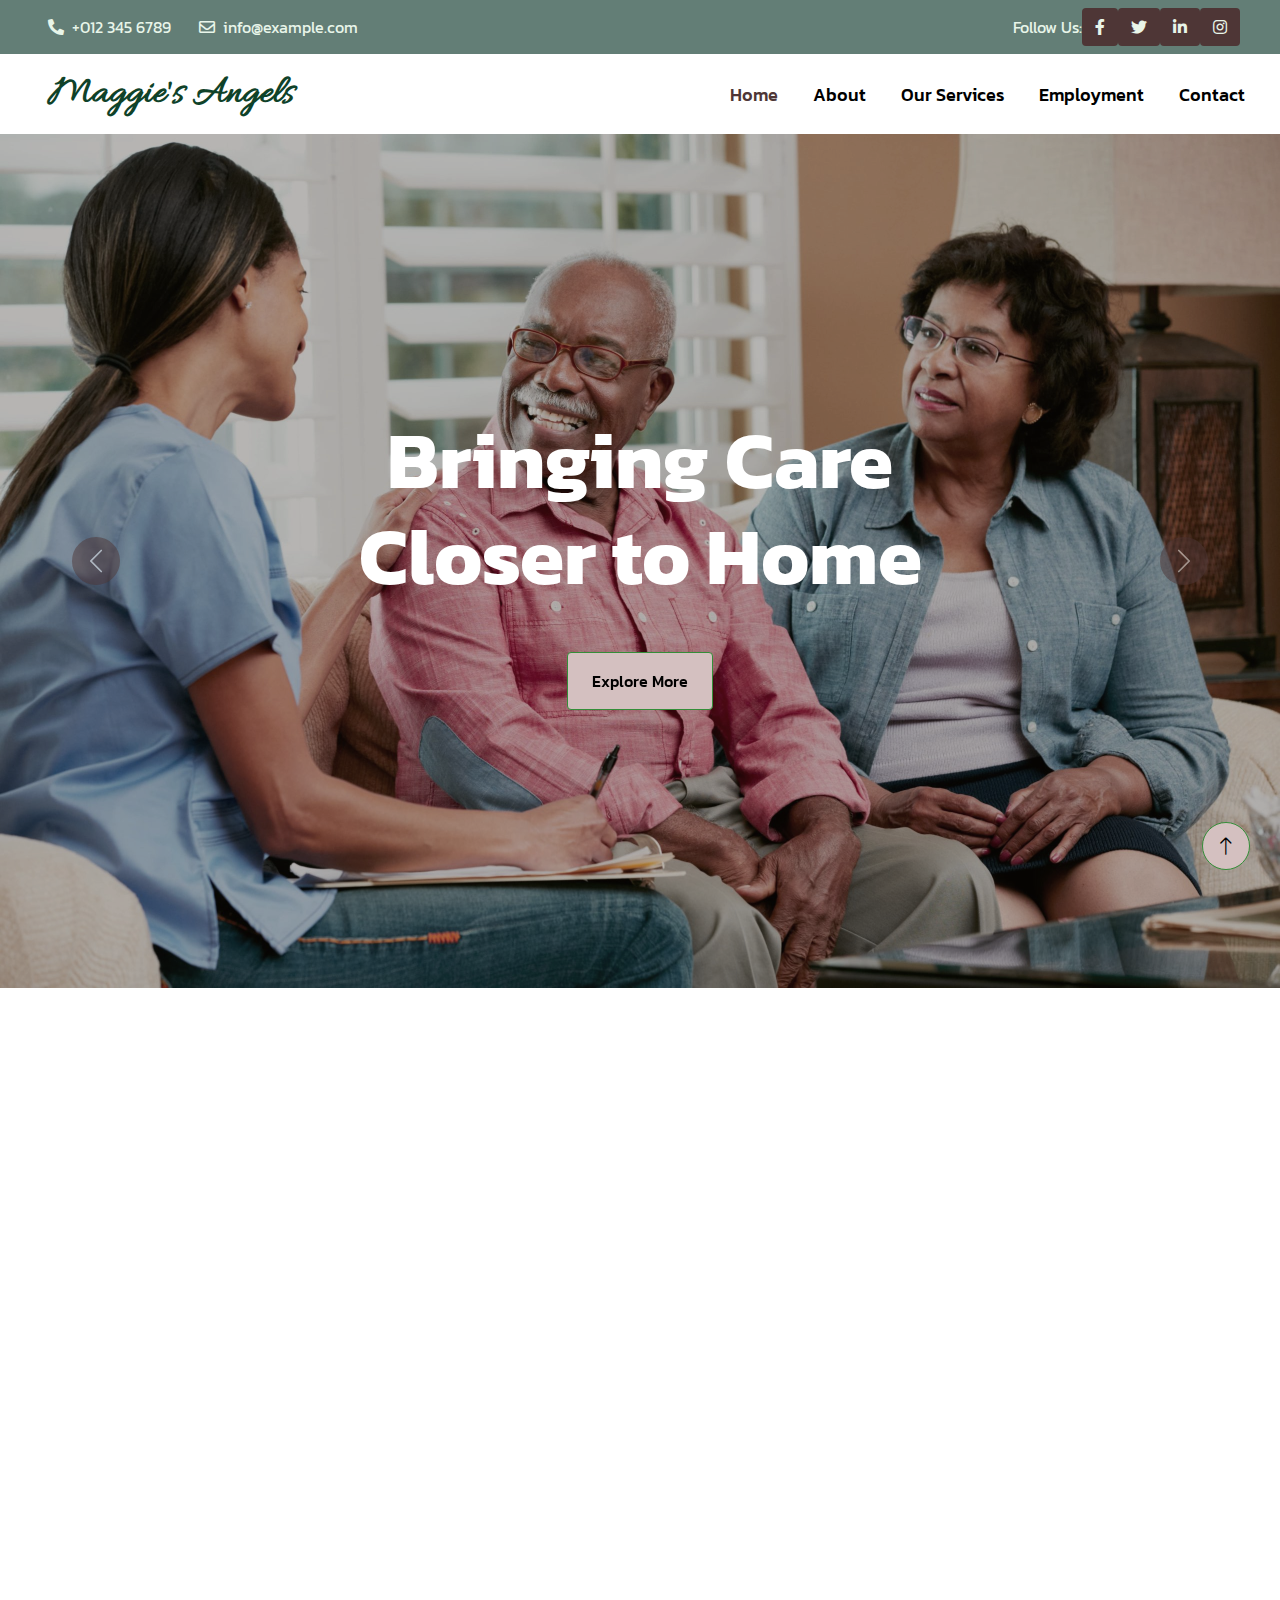
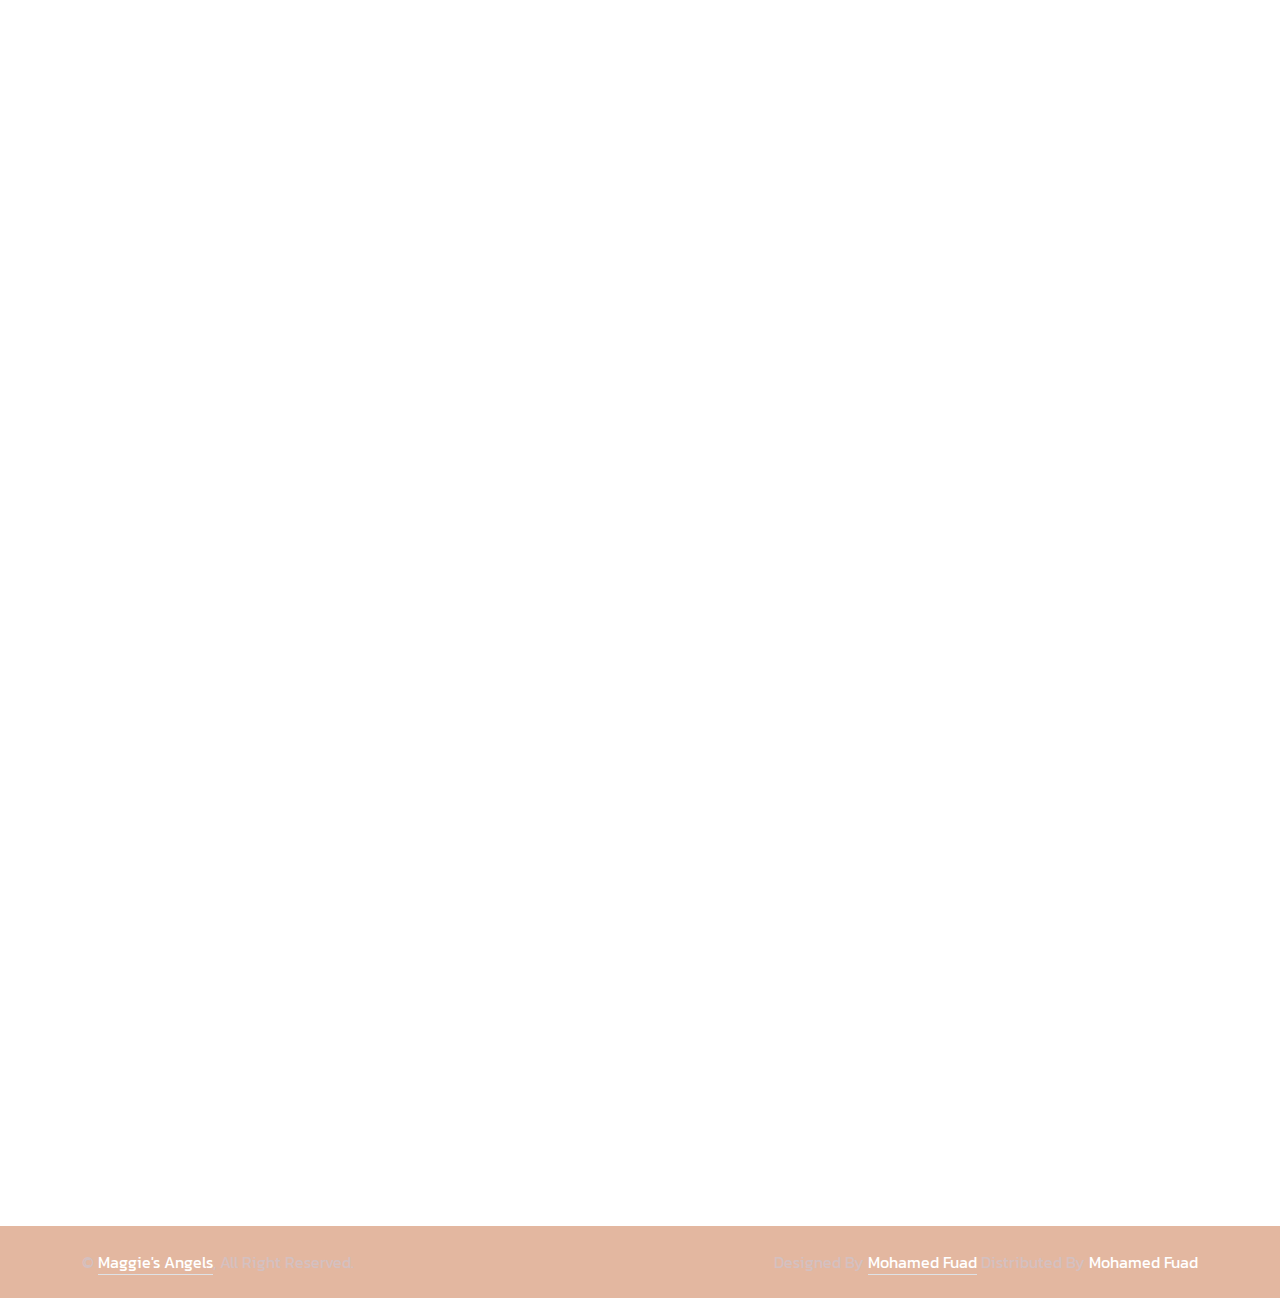
==== commit 1912c9cf: "Add files via upload" ====
--- a/index.html
+++ b/index.html
@@ -86,7 +86,7 @@
                 <a href="index.html" class="nav-item nav-link active">Home</a>
                 <a href="about.html" class="nav-item nav-link">About</a>
                 <a href="service.html" class="nav-item nav-link"> Our Services</a>
-                <a href="employment.html" class="nav-item nav-link"> Employment</a>
+                <a href="froms.html" class="nav-item nav-link"> Employment</a>
                
                 <a href="contact.html" class="nav-item nav-link">Contact</a>
             </div>
--- a/css/style.css
+++ b/css/style.css
@@ -1,11 +1,23 @@
 /********** Template CSS **********/
 :root {
-    --primary: #348E38;
+    --primary: #4E3636;
     --secondary: #525368;
-    --light: #E8F5E9;
-    --dark: #0F4229;
-}
-
+    --light: #d4c0c0; 
+    --dark: #000000;
+    --accent: #191410; /* Added accent color */
+}
+
+
+
+.h1{
+    color: white;
+}
+
+
+
+*{
+    font-family: 'Kanit', sans-serif;
+}
 .back-to-top {
     position: fixed;
     display: none;
@@ -20,6 +32,7 @@
 .h2,
 .fw-bold {
     font-weight: 700 !important;
+    font-family: 'Kanit', sans-serif;
 }
 
 h3,
@@ -28,6 +41,7 @@
 .h4,
 .fw-medium {
     font-weight: 600 !important;
+    font-family: 'Kanit', sans-serif;
 }
 
 h5,
@@ -36,6 +50,7 @@
 .h6,
 .fw-semi-bold {
     font-weight: 500 !important;
+    font-family: 'Kanit', sans-serif;
 }
 
 
@@ -58,13 +73,21 @@
 .btn {
     transition: .5s;
     font-weight: 500;
-}
-
+    color: #010101; /* Set text color to white for buttons */
+    background-color: #BF9270;
+}
+
+.btn,
 .btn-primary,
 .btn-outline-primary:hover {
-    color: var(--light);
-}
-
+    background-color: var(--primary);
+    color: white; /* Set text color to white for buttons */
+}
+
+.btn-primary {
+    color: var(--dark);
+    background-color: var(--light);
+}
 .btn-square {
     width: 38px;
     height: 38px;
@@ -119,7 +142,8 @@
 .navbar .dropdown-toggle::after {
     border: none;
     content: "\f107";
-    font-family: "Font Awesome 5 Free";
+    font-family: 'Allura', cursive;
+
     font-weight: 900;
     vertical-align: middle;
     margin-left: 8px;
@@ -166,7 +190,9 @@
     align-items: center;
     justify-content: center;
     text-align: center;
-    background: rgba(15, 66, 41, .6);
+    background: rgba(20, 12, 6, 0.3);
+    
+
     z-index: 1;
 }
 
@@ -257,9 +283,14 @@
     transition: .3s;
     z-index: -1;
 }
-
+.service-img:hover{
+    color: white;
+    background-color: white;
+}
 .service-item:hover .service-img img {
     transform: scale(1);
+    
+    
 }
 
 .service-item .service-text {
@@ -269,7 +300,7 @@
 }
 
 .service-item:hover .service-text {
-    background: rgba(15, 66, 41, .6);
+    background: rgba(228, 224, 233, 0.6);
 }
 
 .service-item .service-text h4,
@@ -278,11 +309,13 @@
 }
 
 .service-item:hover .service-text h4 {
-    color: #FFFFFF;
+    font-weight: bold;
+    color: #311111;
 }
 
 .service-item:hover .service-text p {
-    color: var(--light);
+    font-weight: 800;
+    color: #000000;
 }
 
 .service-item .service-text .btn-square {
@@ -292,9 +325,7 @@
     transition: .5s;
 }
 
-.service-item:hover .service-text .btn-square {
-    background: var(--light);
-}
+
 
 .service-item .service-text .btn {
     width: 31px;
@@ -445,7 +476,9 @@
     opacity: 1;
 }
 
-
+#Name_1 {
+    font-family: 'Allura', cursive;
+}
 /*** Testimonial ***/
 
 .testimonial-carousel .owl-item img {
@@ -481,21 +514,24 @@
 
 
 /*** Footer ***/
+
 .footer .btn.btn-link {
     display: block;
     margin-bottom: 5px;
     padding: 0;
     text-align: left;
-    color: var(--light);
+    color: #BF9270;
     font-weight: normal;
     text-transform: capitalize;
     transition: .3s;
+   
 }
 
 .footer .btn.btn-link::before {
     position: relative;
     content: "\f105";
-    font-family: "Font Awesome 5 Free";
+    
+    font-family: 'Kanit', sans-serif;
     font-weight: 900;
     margin-right: 10px;
 }
@@ -508,7 +544,7 @@
 
 .copyright {
     color: var(--light);
-    background: #072A19;
+    background: #E3B7A0;
 }
 
 .copyright a {
@@ -518,3 +554,7 @@
 .copyright a:hover {
     color: var(--primary);
 }
+.servb{
+    background-color: white;
+    color: black;
+}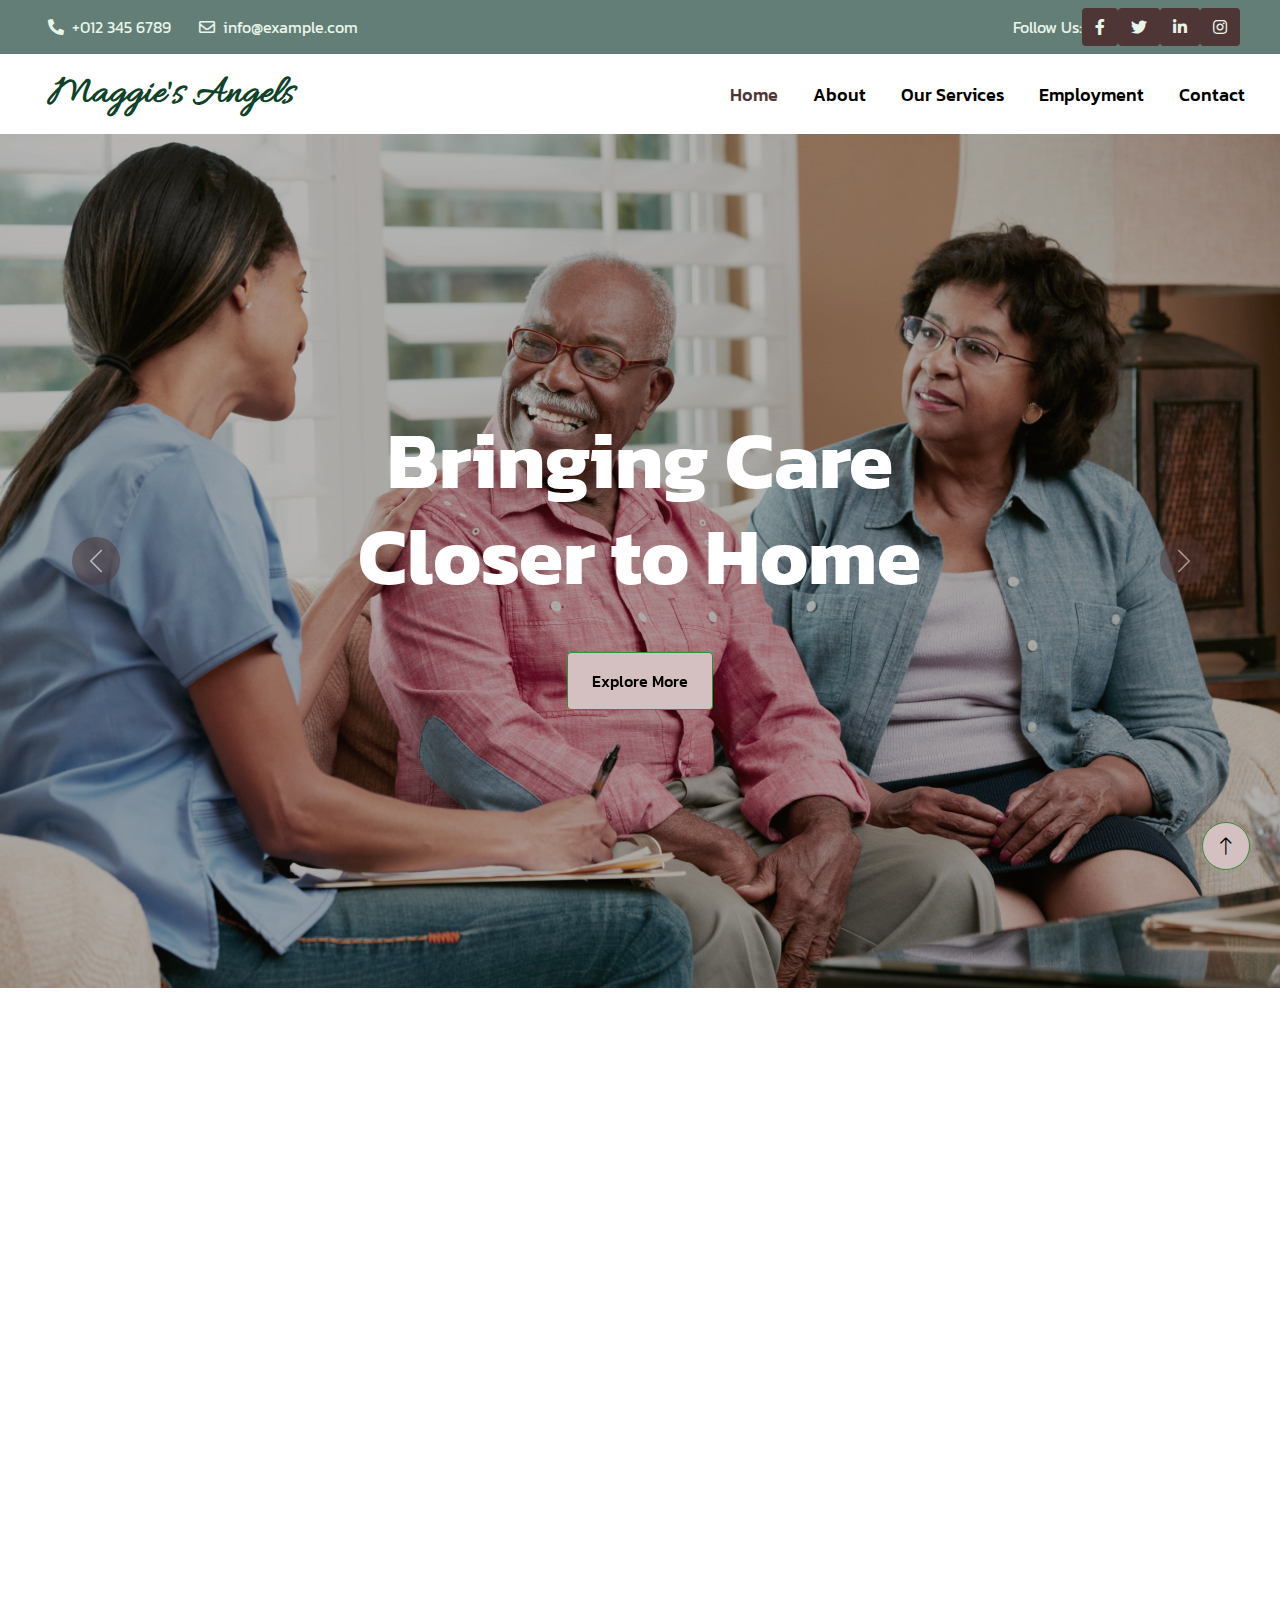
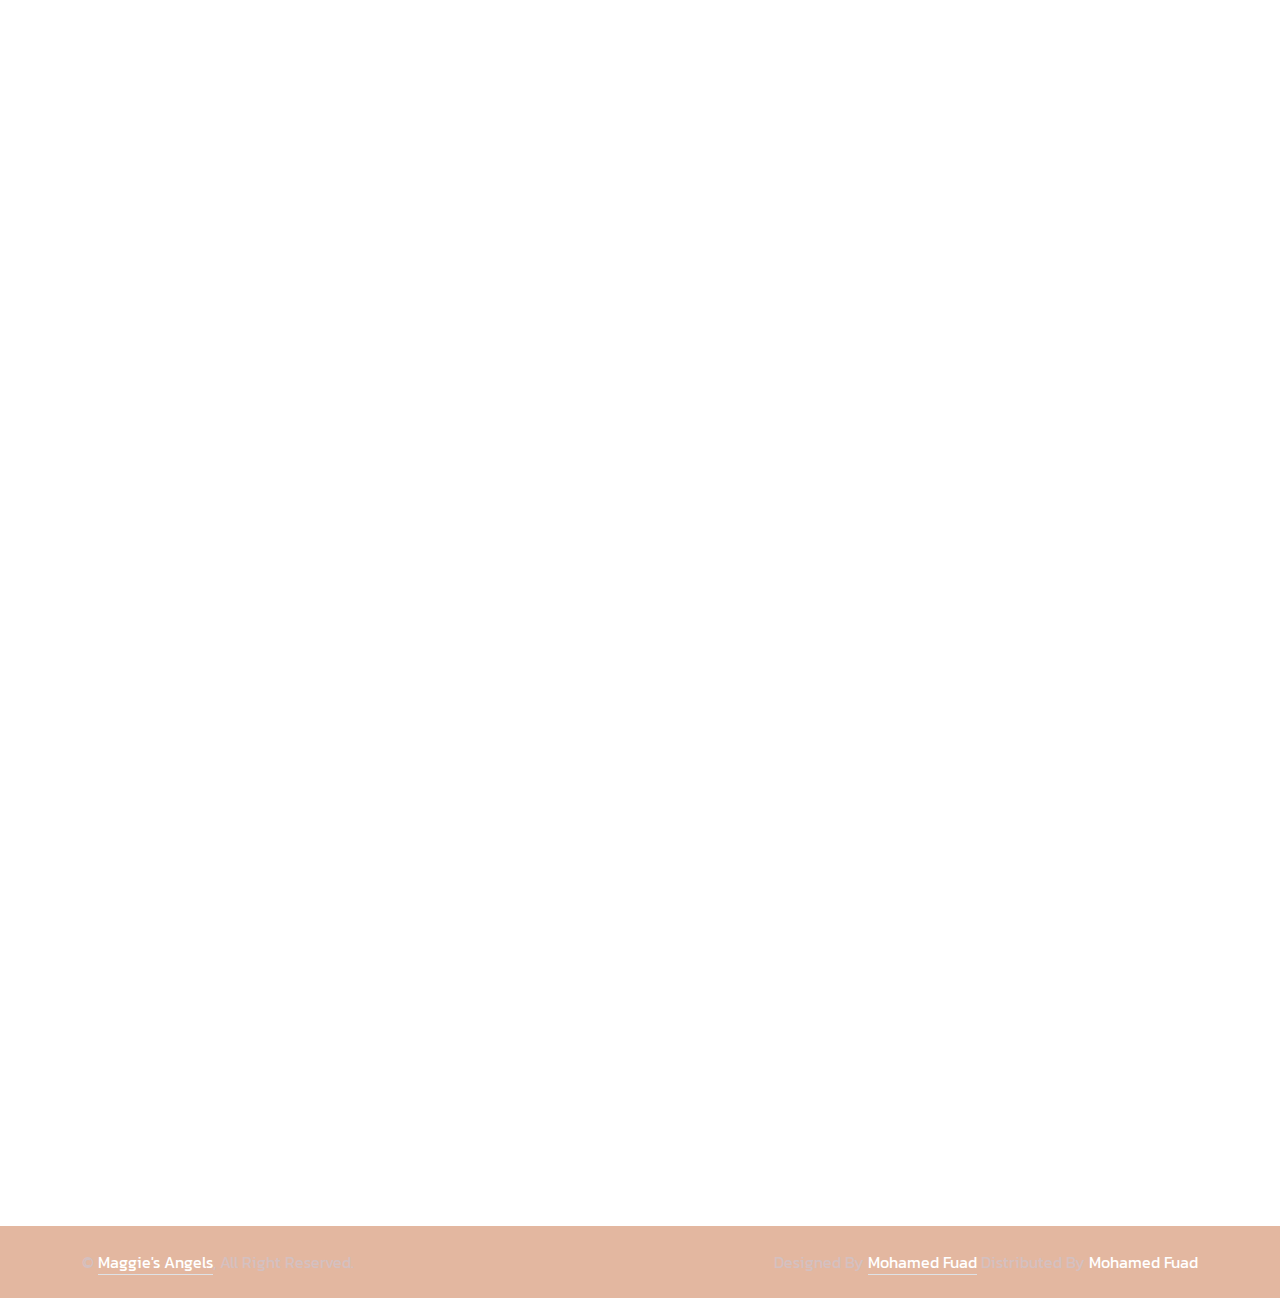
==== commit 2b5c53c5: "Add files via upload" ====
--- a/index.html
+++ b/index.html
@@ -105,7 +105,7 @@
                     <div class="carousel-caption">
                         <div class="container">
                             <div class="row justify-content-center">
-                                <div class="col-lg-8">
+                                <div class="col-lg-7 " >
                                     <h1 class="display-1  mb-5 animated slideInDown h1" style="color: #ffffff;" > Bringing Care Closer to Home</h1>
                                     <a href="" class="btn btn-primary py-sm-3 px-sm-4">Explore More</a>
                                 </div>
